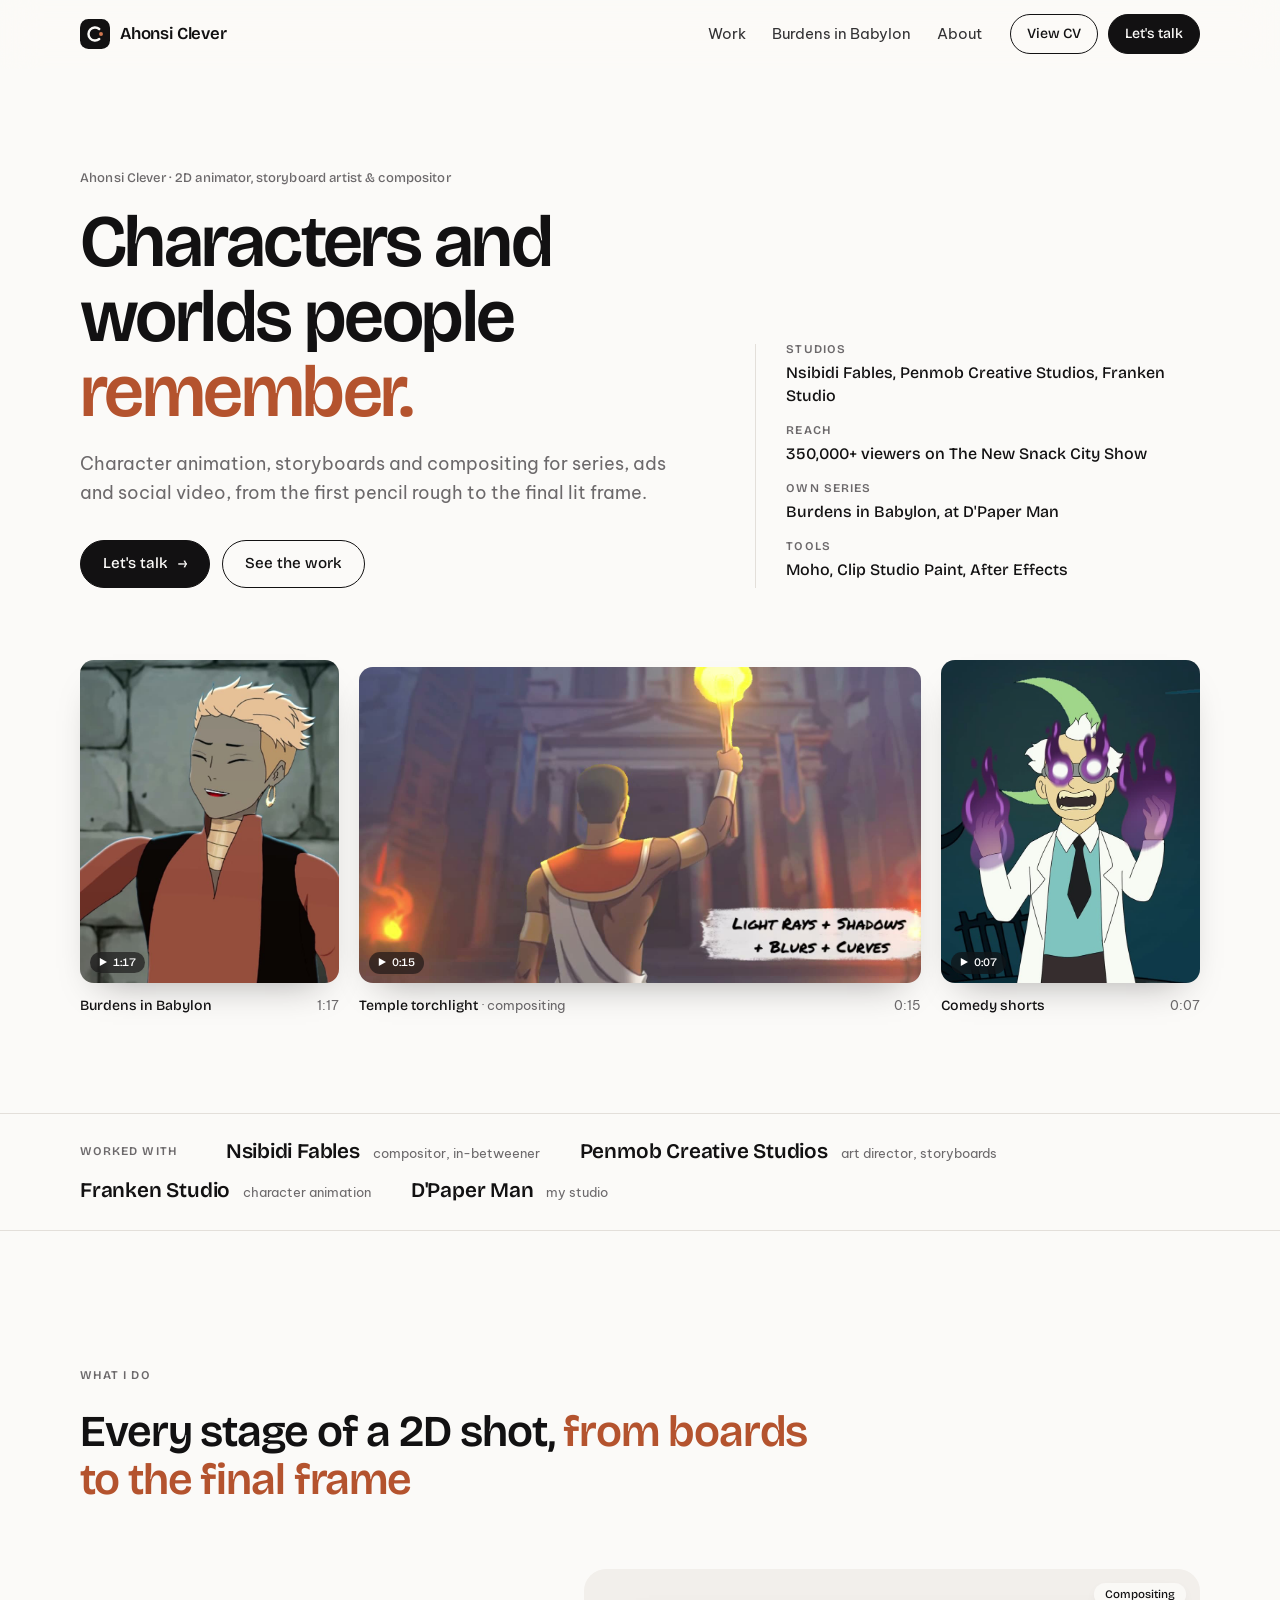
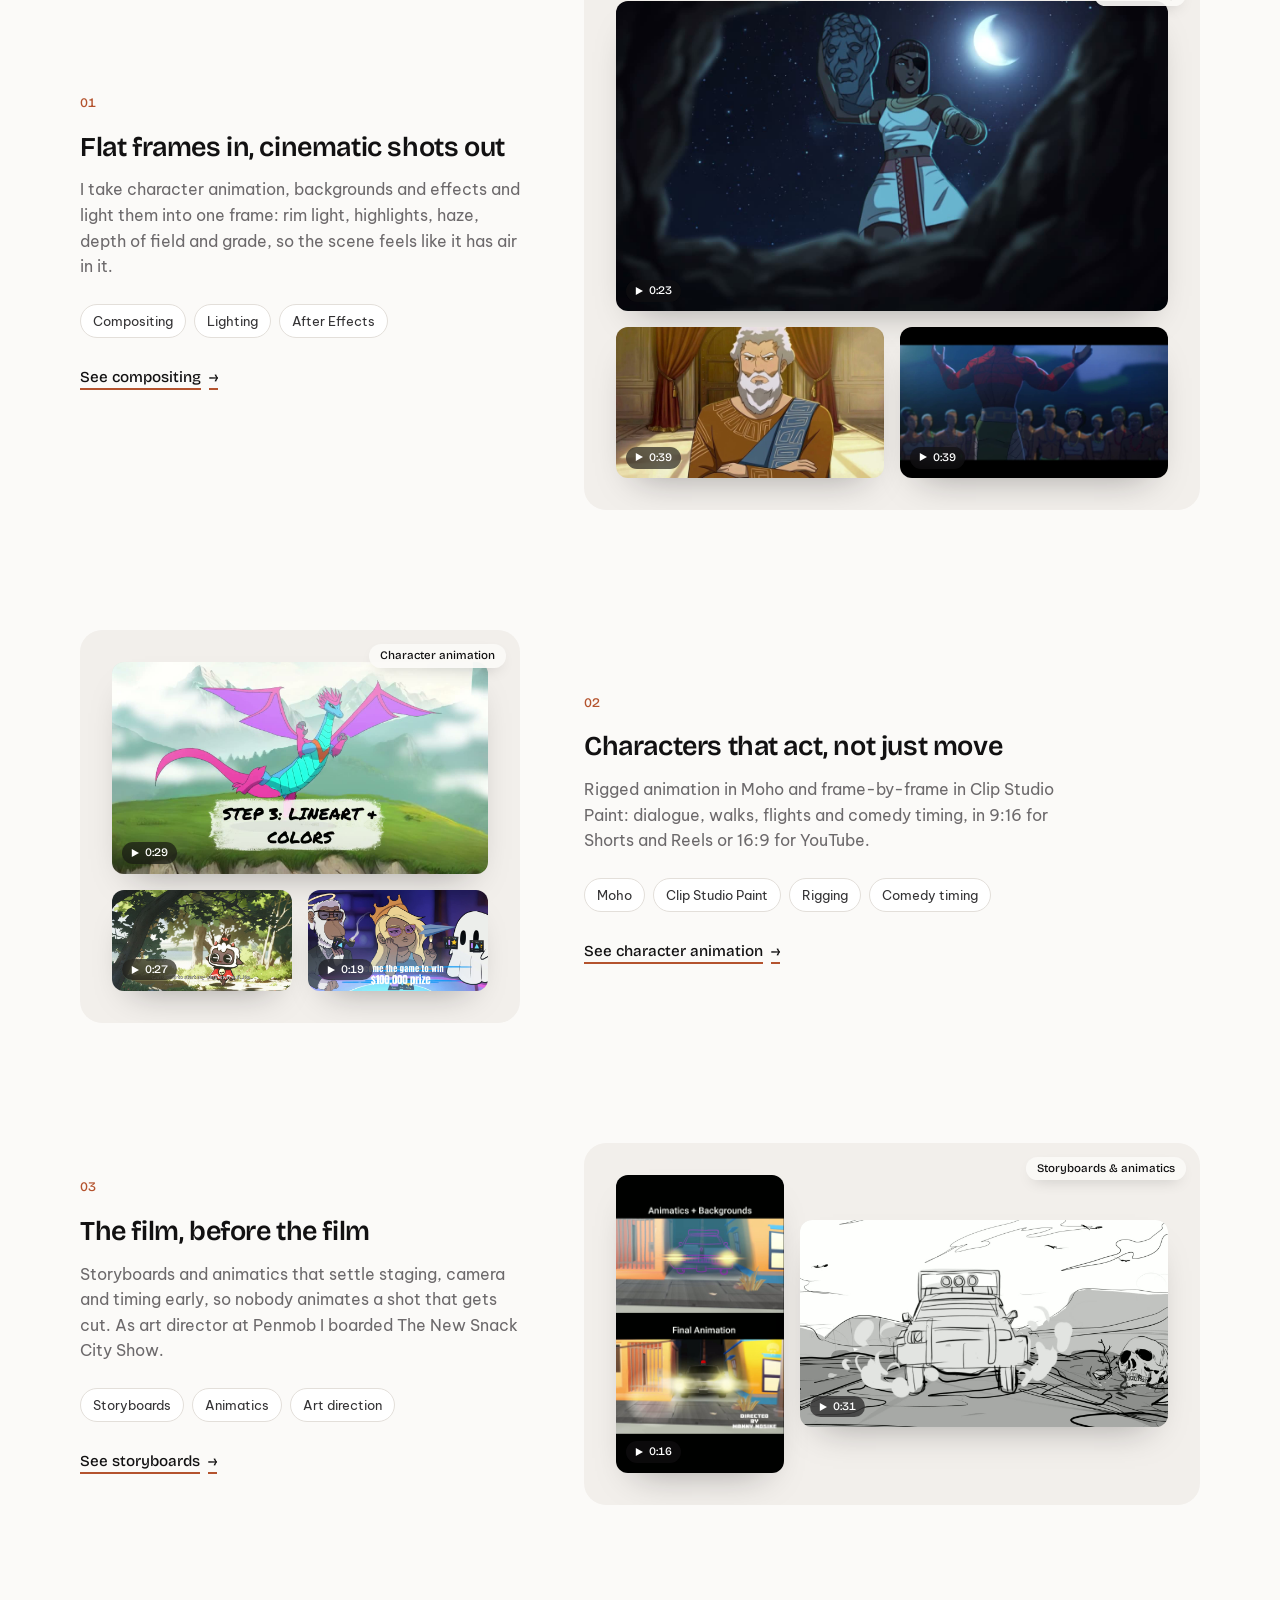
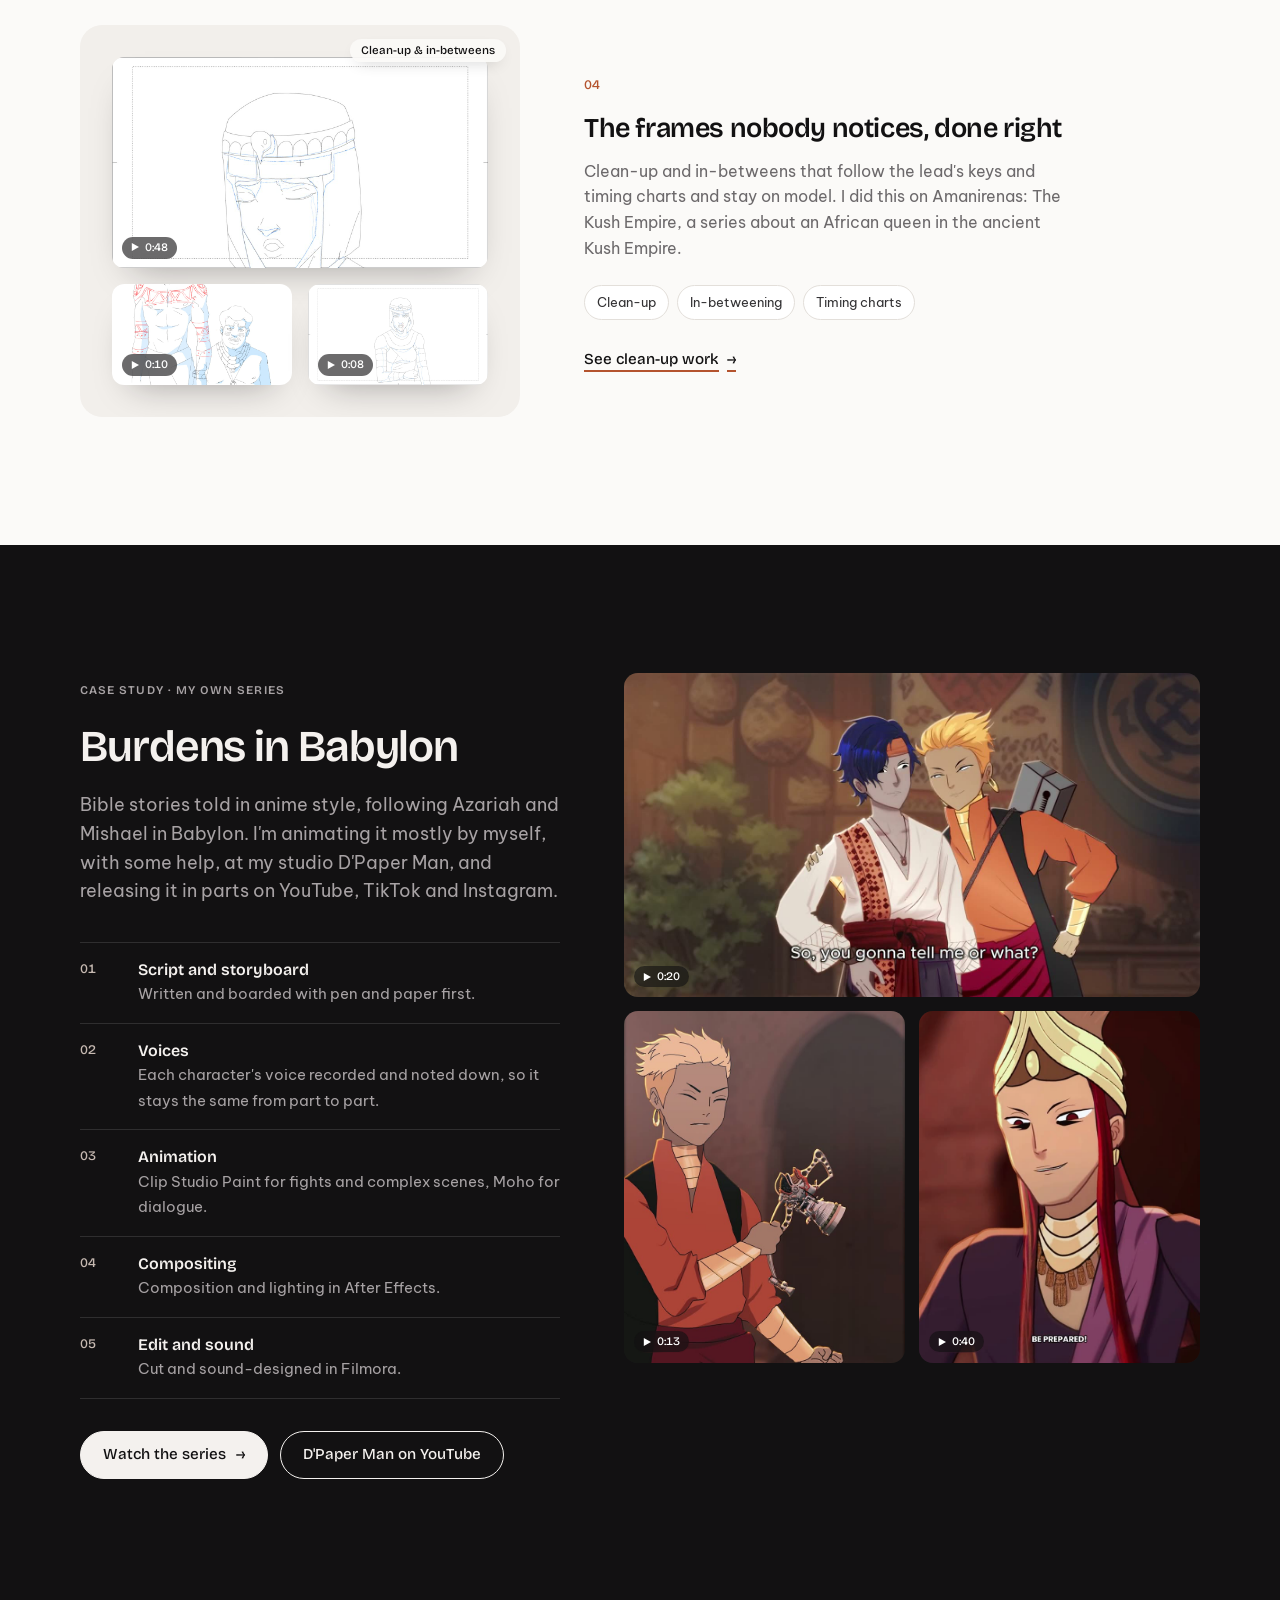
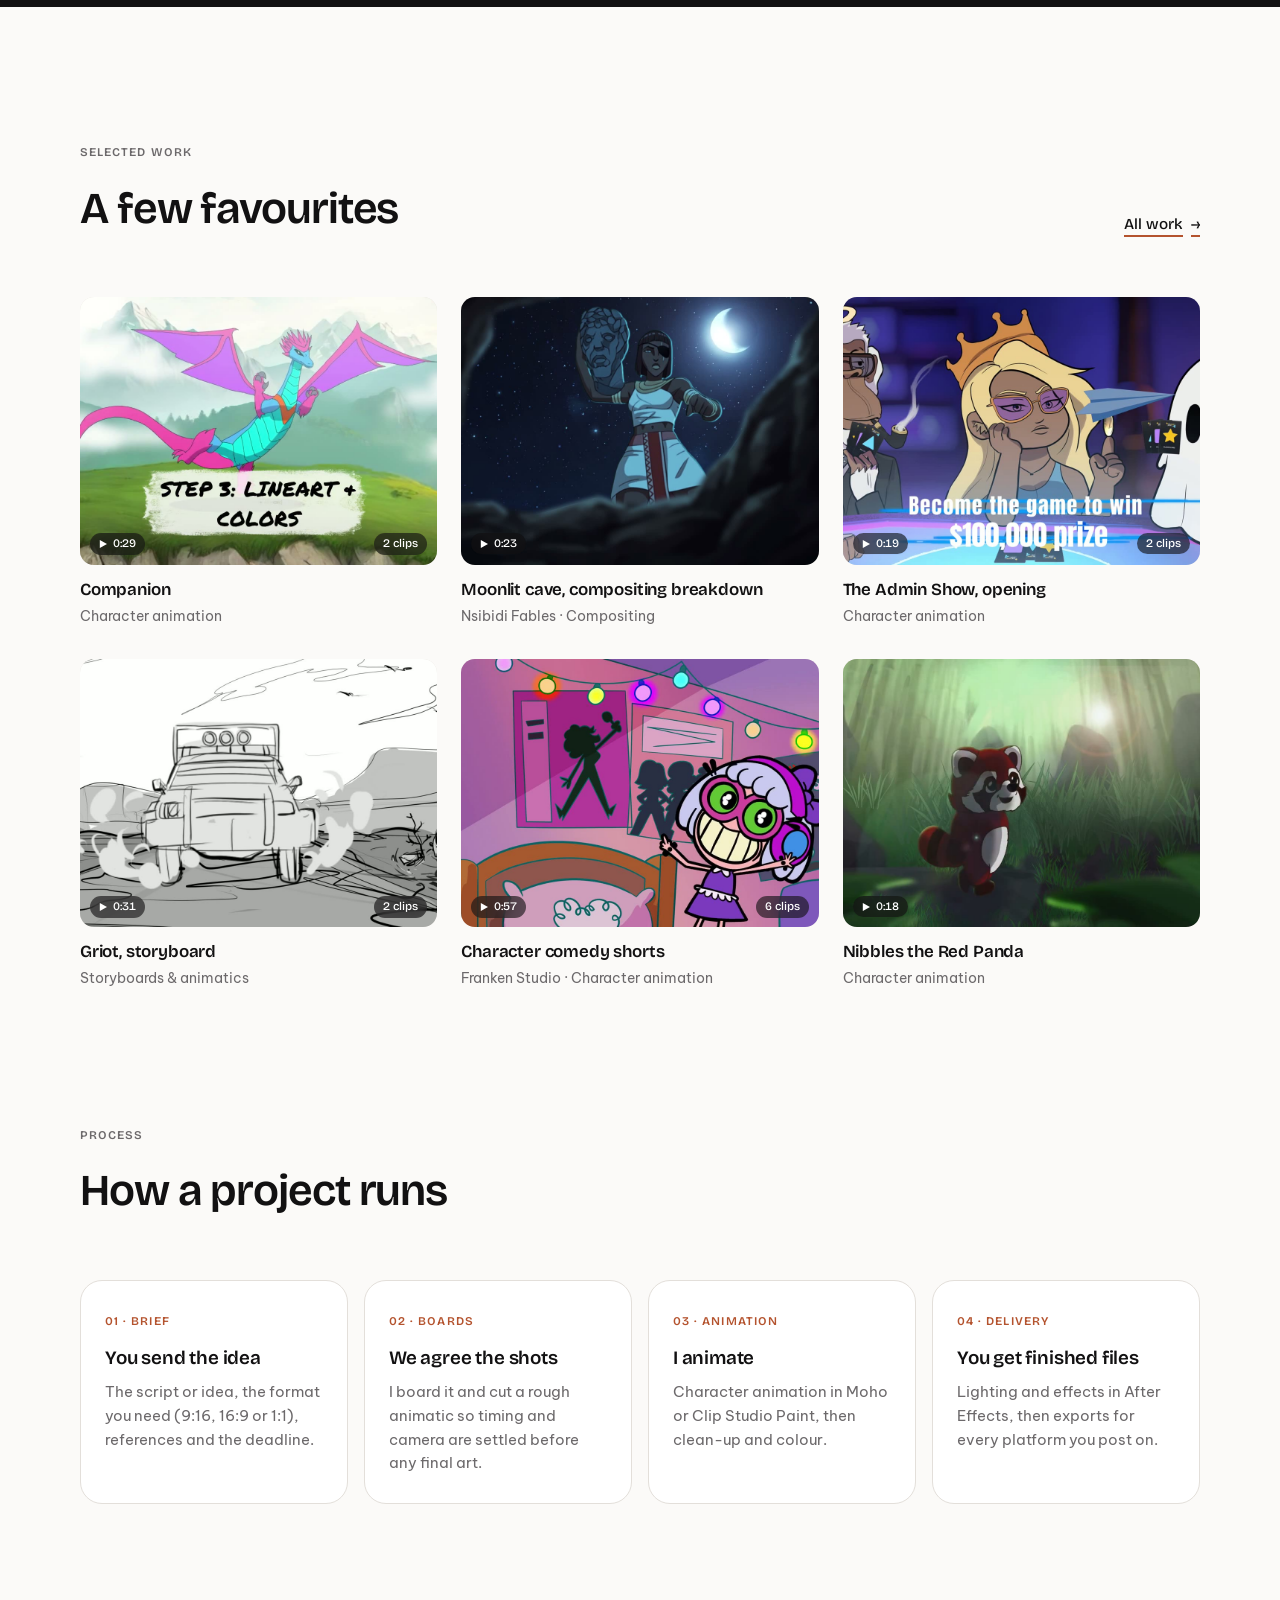
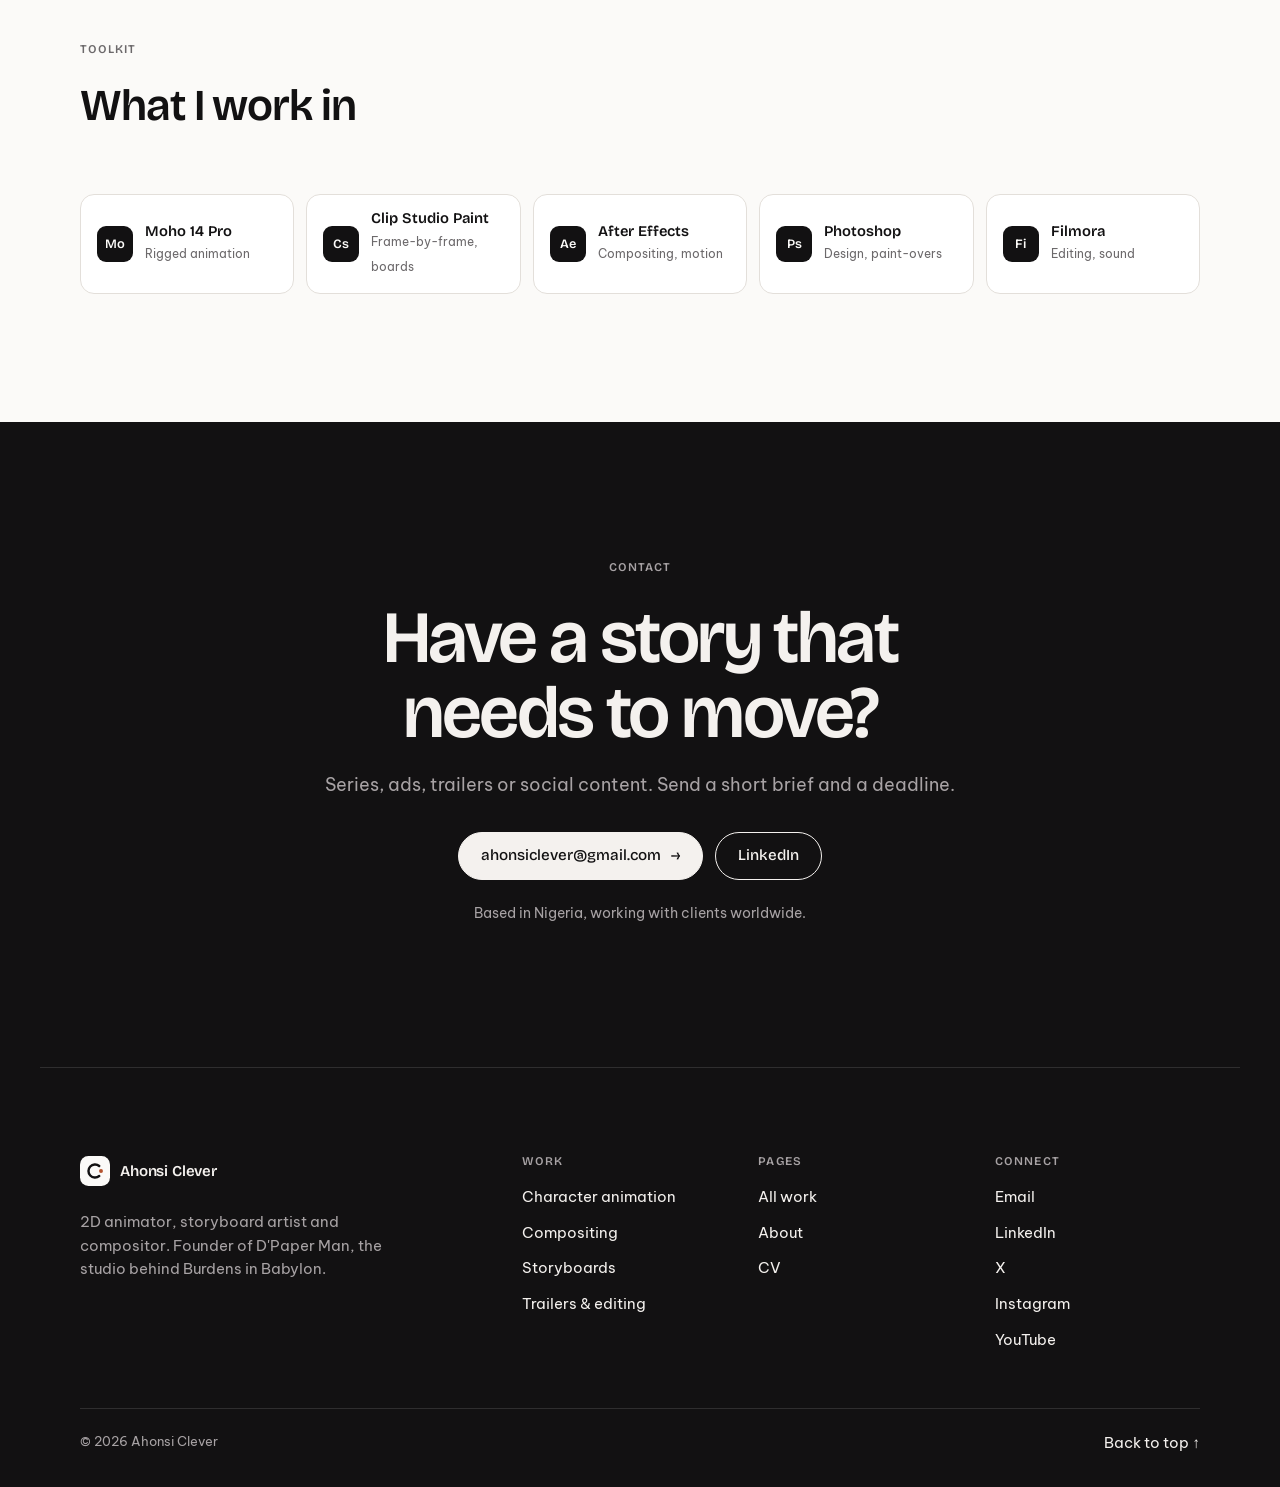
==== index.html @ 54f8f1a8 "Ahonsi Clever animation portfolio Home, work and about pages with 23 pieces from the animation and v" ====
<!doctype html>
<html lang="en">
<head>
<meta charset="utf-8">
<meta name="viewport" content="width=device-width, initial-scale=1, viewport-fit=cover">
<title>Ahonsi Clever — 2D Animator, Storyboard Artist &amp; Compositor</title>
<meta name="description" content="Ahonsi Clever is a 2D animator, storyboard artist and compositor. Character animation, storyboards, animatics, clean-up and compositing for series, ads, trailers and social video.">
<meta name="theme-color" content="#fbfaf8">
<meta property="og:type" content="profile">
<meta property="og:title" content="Ahonsi Clever — 2D Animator, Storyboard Artist &amp; Compositor">
<meta property="og:description" content="Character animation, storyboards and compositing for series, ads and social video.">
<meta property="og:image" content="media/comp-torch.jpg">
<link rel="icon" href="assets/mark.svg" type="image/svg+xml">
<link rel="preconnect" href="https://fonts.googleapis.com">
<link rel="preconnect" href="https://fonts.gstatic.com" crossorigin>
<link rel="stylesheet" href="https://fonts.googleapis.com/css2?family=Bricolage+Grotesque:opsz,wght@12..96,400..700&family=Be+Vietnam+Pro:wght@400;500;600&display=swap">
<link rel="stylesheet" href="css/site.css">
</head>
<body>
<header class="top">
  <div class="wrap top-in">
    <a class="logo" href="index.html" aria-label="Ahonsi Clever, home">
      <svg class="logo-mark" viewBox="0 0 32 32" aria-hidden="true"><rect width="32" height="32" rx="9" fill="#121112"/><path d="M20.5 10.6a7 7 0 1 0 0 10.8" fill="none" stroke="#fbfaf8" stroke-width="2.6" stroke-linecap="round"/><circle cx="22.4" cy="16" r="2.1" fill="#d07650"/></svg>
      Ahonsi Clever
    </a>
    <nav class="nav" aria-label="Main">
      <a href="work.html">Work</a>
      <a href="index.html#burdens">Burdens in Babylon</a>
      <a href="about.html">About</a>
    </nav>
    <div class="top-cta">
      <a class="btn btn-line btn-sm" href="assets/Ahonsi-Clever-CV.pdf" target="_blank" rel="noopener">View CV</a>
      <a class="btn btn-dark btn-sm" href="#contact">Let's talk</a>
    </div>
  </div>
</header>

<main>
  <section class="hero">
    <div class="wrap">
      <div class="hero-grid">
        <div>
          <h1 class="eyebrow">Ahonsi Clever · 2D animator, storyboard artist &amp; compositor</h1>
          <p class="h1">Characters and worlds people <span class="accent">remember.</span></p>
          <p class="lede">Character animation, storyboards and compositing for series, ads and social video, from the first pencil rough to the final lit frame.</p>
          <div class="hero-cta">
            <a class="btn btn-dark" href="#contact">Let's talk <span class="arr" aria-hidden="true">→</span></a>
            <a class="btn btn-line" href="work.html">See the work</a>
          </div>
        </div>
        <aside class="hero-aside" aria-label="At a glance">
          <dl>
            <div><dt>Studios</dt><dd>Nsibidi Fables, Penmob Creative Studios, Franken Studio</dd></div>
            <div><dt>Reach</dt><dd>350,000+ viewers on The New Snack City Show</dd></div>
            <div><dt>Own series</dt><dd>Burdens in Babylon, at D'Paper Man</dd></div>
            <div><dt>Tools</dt><dd>Moho, Clip Studio Paint, After Effects</dd></div>
          </dl>
        </aside>
      </div>

      <div class="reel" aria-label="Recent work">
        <figure class="frame" data-holder>
          <div data-slot="bib-ep2" data-ratio="4 / 5" data-autoplay></div>
          <figcaption><span><b>Burdens in Babylon</b></span><span data-dur="bib-ep2"></span></figcaption>
        </figure>
        <figure class="frame main" data-holder>
          <div data-slot="comp-torch" data-ratio="16 / 9" data-autoplay></div>
          <figcaption><span><b>Temple torchlight</b> · compositing</span><span data-dur="comp-torch"></span></figcaption>
        </figure>
        <figure class="frame" data-holder>
          <div data-slot="comedy" data-clip="comedy-dead" data-ratio="4 / 5" data-autoplay></div>
          <figcaption><span><b>Comedy shorts</b></span><span data-dur="comedy-dead"></span></figcaption>
        </figure>
      </div>
    </div>

    <div class="studios">
      <div class="wrap studios-in">
        <span class="kicker">Worked with</span>
        <span class="name">Nsibidi Fables <small>compositor, in-betweener</small></span>
        <span class="name">Penmob Creative Studios <small>art director, storyboards</small></span>
        <span class="name">Franken Studio <small>character animation</small></span>
        <span class="name">D'Paper Man <small>my studio</small></span>
      </div>
    </div>
  </section>

  <section class="section" aria-labelledby="what-h">
    <div class="wrap">
      <div class="section-head">
        <p class="kicker">What I do</p>
        <h2 id="what-h" class="h2" style="margin-top:14px">Every stage of a 2D shot, <span class="accent">from boards to the final frame</span></h2>
      </div>
      <div class="specs">
        <article class="spec">
          <div class="spec-copy">
            <span class="num">01</span>
            <h3 class="h3">Flat frames in, cinematic shots out</h3>
            <p>I take character animation, backgrounds and effects and light them into one frame: rim light, highlights, haze, depth of field and grade, so the scene feels like it has air in it.</p>
            <ul class="tags"><li>Compositing</li><li>Lighting</li><li>After Effects</li></ul>
            <a class="tlink" href="work.html#compositing">See compositing <span class="arr" aria-hidden="true">→</span></a>
          </div>
          <div class="panel p-stack">
            <span class="stamp">Compositing</span>
            <div data-slot="comp-queen" data-ratio="16 / 9" data-autoplay></div>
            <div data-slot="trailer-ep2" data-ratio="16 / 9"></div>
            <div data-slot="trailer-meska" data-ratio="16 / 9"></div>
          </div>
        </article>

        <article class="spec">
          <div class="spec-copy">
            <span class="num">02</span>
            <h3 class="h3">Characters that act, not just move</h3>
            <p>Rigged animation in Moho and frame-by-frame in Clip Studio Paint: dialogue, walks, flights and comedy timing, in 9:16 for Shorts and Reels or 16:9 for YouTube.</p>
            <ul class="tags"><li>Moho</li><li>Clip Studio Paint</li><li>Rigging</li><li>Comedy timing</li></ul>
            <a class="tlink" href="work.html#character">See character animation <span class="arr" aria-hidden="true">→</span></a>
          </div>
          <div class="panel p-stack">
            <span class="stamp">Character animation</span>
            <div data-slot="companion" data-ratio="16 / 9" data-autoplay></div>
            <div data-slot="lamb" data-ratio="16 / 9"></div>
            <div data-slot="admin-show" data-ratio="16 / 9"></div>
          </div>
        </article>

        <article class="spec">
          <div class="spec-copy">
            <span class="num">03</span>
            <h3 class="h3">The film, before the film</h3>
            <p>Storyboards and animatics that settle staging, camera and timing early, so nobody animates a shot that gets cut. As art director at Penmob I boarded The New Snack City Show.</p>
            <ul class="tags"><li>Storyboards</li><li>Animatics</li><li>Art direction</li></ul>
            <a class="tlink" href="work.html#boards">See storyboards <span class="arr" aria-hidden="true">→</span></a>
          </div>
          <div class="panel p-mix">
            <span class="stamp">Storyboards &amp; animatics</span>
            <div data-slot="snack-anim" data-ratio="9 / 16" data-autoplay></div>
            <div data-slot="sb-desert" data-ratio="16 / 9" data-autoplay></div>
          </div>
        </article>

        <article class="spec">
          <div class="spec-copy">
            <span class="num">04</span>
            <h3 class="h3">The frames nobody notices, done right</h3>
            <p>Clean-up and in-betweens that follow the lead's keys and timing charts and stay on model. I did this on Amanirenas: The Kush Empire, a series about an African queen in the ancient Kush Empire.</p>
            <ul class="tags"><li>Clean-up</li><li>In-betweening</li><li>Timing charts</li></ul>
            <a class="tlink" href="work.html#cleanup">See clean-up work <span class="arr" aria-hidden="true">→</span></a>
          </div>
          <div class="panel p-stack">
            <span class="stamp">Clean-up &amp; in-betweens</span>
            <div data-slot="cleanup" data-ratio="16 / 9" data-autoplay></div>
            <div data-slot="inbetween" data-ratio="16 / 9"></div>
            <div data-slot="cleanup" data-clip="cleanup-2" data-ratio="16 / 9"></div>
          </div>
        </article>
      </div>
    </div>
  </section>

  <section class="section band-dark on-dark" id="burdens" aria-labelledby="bib-h">
    <div class="wrap case">
      <div>
        <p class="kicker">Case study · my own series</p>
        <h2 id="bib-h" class="h2" style="margin-top:14px">Burdens in Babylon</h2>
        <p class="lede">Bible stories told in anime style, following Azariah and Mishael in Babylon. I'm animating it mostly by myself, with some help, at my studio D'Paper Man, and releasing it in parts on YouTube, TikTok and Instagram.</p>
        <ol class="pipeline">
          <li><span class="n">01</span><div><b>Script and storyboard</b><span class="d">Written and boarded with pen and paper first.</span></div></li>
          <li><span class="n">02</span><div><b>Voices</b><span class="d">Each character's voice recorded and noted down, so it stays the same from part to part.</span></div></li>
          <li><span class="n">03</span><div><b>Animation</b><span class="d">Clip Studio Paint for fights and complex scenes, Moho for dialogue.</span></div></li>
          <li><span class="n">04</span><div><b>Compositing</b><span class="d">Composition and lighting in After Effects.</span></div></li>
          <li><span class="n">05</span><div><b>Edit and sound</b><span class="d">Cut and sound-designed in Filmora.</span></div></li>
        </ol>
        <div class="case-cta">
          <a class="btn btn-light" href="work.html#series">Watch the series <span class="arr" aria-hidden="true">→</span></a>
          <a class="btn btn-line" href="https://www.youtube.com/@dpaperman" target="_blank" rel="noopener">D'Paper Man on YouTube</a>
        </div>
      </div>
      <div class="case-media">
        <div data-slot="bib-dialogue" data-ratio="16 / 9" data-autoplay></div>
        <div data-slot="bib-shorts" data-clip="bib-radio" data-ratio="4 / 5"></div>
        <div data-slot="bib-teaser" data-ratio="4 / 5"></div>
      </div>
    </div>
  </section>

  <section class="section" aria-labelledby="sel-h">
    <div class="wrap">
      <div class="section-head split">
        <div>
          <p class="kicker">Selected work</p>
          <h2 id="sel-h" class="h2" style="margin-top:14px">A few favourites</h2>
        </div>
        <a class="tlink" href="work.html">All work <span class="arr" aria-hidden="true">→</span></a>
      </div>
      <div class="grid" data-picks="companion, comp-queen, admin-show, sb-desert, comedy, nibbles"></div>
    </div>
  </section>

  <section class="section" style="padding-top:0" aria-labelledby="proc-h">
    <div class="wrap">
      <div class="section-head">
        <p class="kicker">Process</p>
        <h2 id="proc-h" class="h2" style="margin-top:14px">How a project runs</h2>
      </div>
      <ol class="steps">
        <li class="step"><span class="kicker">01 · Brief</span><h3>You send the idea</h3><p>The script or idea, the format you need (9:16, 16:9 or 1:1), references and the deadline.</p></li>
        <li class="step"><span class="kicker">02 · Boards</span><h3>We agree the shots</h3><p>I board it and cut a rough animatic so timing and camera are settled before any final art.</p></li>
        <li class="step"><span class="kicker">03 · Animation</span><h3>I animate</h3><p>Character animation in Moho or Clip Studio Paint, then clean-up and colour.</p></li>
        <li class="step"><span class="kicker">04 · Delivery</span><h3>You get finished files</h3><p>Lighting and effects in After Effects, then exports for every platform you post on.</p></li>
      </ol>
    </div>
  </section>

  <section class="section" style="padding-top:0" aria-labelledby="tools-h">
    <div class="wrap">
      <div class="section-head">
        <p class="kicker">Toolkit</p>
        <h2 id="tools-h" class="h2" style="margin-top:14px">What I work in</h2>
      </div>
      <ul class="tools">
        <li class="tool"><span class="ab">Mo</span><div><b>Moho 14 Pro</b><span class="u">Rigged animation</span></div></li>
        <li class="tool"><span class="ab">Cs</span><div><b>Clip Studio Paint</b><span class="u">Frame-by-frame, boards</span></div></li>
        <li class="tool"><span class="ab">Ae</span><div><b>After Effects</b><span class="u">Compositing, motion</span></div></li>
        <li class="tool"><span class="ab">Ps</span><div><b>Photoshop</b><span class="u">Design, paint-overs</span></div></li>
        <li class="tool"><span class="ab">Fi</span><div><b>Filmora</b><span class="u">Editing, sound</span></div></li>
      </ul>
    </div>
  </section>

  <section class="section band-dark on-dark contact" id="contact" aria-labelledby="contact-h">
    <div class="wrap">
      <p class="kicker">Contact</p>
      <h2 id="contact-h" class="h1" style="margin-top:16px">Have a story that needs to move?</h2>
      <p class="lede">Series, ads, trailers or social content. Send a short brief and a deadline.</p>
      <div class="hero-cta">
        <a class="btn btn-light" href="mailto:ahonsiclever@gmail.com">ahonsiclever@gmail.com <span class="arr" aria-hidden="true">→</span></a>
        <a class="btn btn-line" href="https://www.linkedin.com/in/ahonsiclever25" target="_blank" rel="noopener">LinkedIn</a>
      </div>
      <p class="note">Based in Nigeria, working with clients worldwide.</p>
    </div>
  </section>
</main>

<footer class="band-dark on-dark">
  <div class="wrap foot">
    <div class="foot-grid">
      <div>
        <a class="logo" href="index.html"><svg class="logo-mark" viewBox="0 0 32 32" aria-hidden="true"><rect width="32" height="32" rx="9" fill="#fbfaf8"/><path d="M20.5 10.6a7 7 0 1 0 0 10.8" fill="none" stroke="#121112" stroke-width="2.6" stroke-linecap="round"/><circle cx="22.4" cy="16" r="2.1" fill="#b4532e"/></svg>Ahonsi Clever</a>
        <p class="blurb">2D animator, storyboard artist and compositor. Founder of D'Paper Man, the studio behind Burdens in Babylon.</p>
      </div>
      <div><h4>Work</h4><ul>
        <li><a href="work.html#character">Character animation</a></li>
        <li><a href="work.html#compositing">Compositing</a></li>
        <li><a href="work.html#boards">Storyboards</a></li>
        <li><a href="work.html#editing">Trailers &amp; editing</a></li>
      </ul></div>
      <div><h4>Pages</h4><ul>
        <li><a href="work.html">All work</a></li>
        <li><a href="about.html">About</a></li>
        <li><a href="assets/Ahonsi-Clever-CV.pdf" target="_blank" rel="noopener">CV</a></li>
      </ul></div>
      <div><h4>Connect</h4><ul>
        <li><a href="mailto:ahonsiclever@gmail.com">Email</a></li>
        <li><a href="https://www.linkedin.com/in/ahonsiclever25" target="_blank" rel="noopener">LinkedIn</a></li>
        <li><a href="https://x.com/ahonsiclever" target="_blank" rel="noopener">X</a></li>
        <li><a href="https://www.instagram.com/clever_ahonsi" target="_blank" rel="noopener">Instagram</a></li>
        <li><a href="https://www.youtube.com/@dpaperman" target="_blank" rel="noopener">YouTube</a></li>
      </ul></div>
    </div>
    <div class="foot-base"><span>© <span id="year">2026</span> Ahonsi Clever</span><a href="#top" onclick="scrollTo({top:0});return false">Back to top ↑</a></div>
  </div>
</footer>

<script src="js/media-meta.js"></script>
<script src="js/hidden.js"></script>
<script src="js/works.js"></script>
<script src="js/app.js"></script>
<script src="js/edit.js"></script>
</body>
</html>
---- css/site.css ----
/* Ahonsi Clever — portfolio
   Type: Bricolage Grotesque (display) + Be Vietnam Pro (body).
   Motion rule: nothing pulses, glows or loops on its own except the work itself. */

:root {
  --paper: #fbfaf8;
  --ink: #121112;
  --text: #333234;
  --muted: #6c696b;
  --panel: #f2efeb;
  --line: #e3dfda;
  --accent: #b4532e;
  --accent-soft: #f3e3d9;
  --dark: #121112;
  --dark-2: #1c1b1c;
  --on-dark: #f4f1ee;
  --on-dark-muted: #a7a2a4;
  --dark-line: rgba(255, 255, 255, .12);

  --display: "Bricolage Grotesque", "Helvetica Neue", Arial, sans-serif;
  --body: "Be Vietnam Pro", "Helvetica Neue", Arial, sans-serif;

  --max: 1200px;
  --gutter: clamp(16px, 4vw, 40px);
  --r-lg: 22px;
  --r-md: 14px;
  --r-sm: 8px;
  --ease-out: cubic-bezier(.22, 1, .36, 1);
  --shadow-tile: 0 18px 36px -20px rgba(18, 17, 18, .38);
  color-scheme: light;
}

*, *::before, *::after { box-sizing: border-box; }
html { -webkit-text-size-adjust: 100%; scroll-padding-top: 88px; }
@media (prefers-reduced-motion: no-preference) { html { scroll-behavior: smooth; } }
body {
  margin: 0;
  background: var(--paper);
  color: var(--text);
  font: 400 1rem/1.6 var(--body);
  -webkit-font-smoothing: antialiased;
  -webkit-tap-highlight-color: transparent;
  overflow-x: hidden;
}
img, video { display: block; max-width: 100%; }
a { color: inherit; }
button { font: inherit; color: inherit; }
:focus-visible { outline: 2px solid var(--accent); outline-offset: 3px; border-radius: 4px; }

.wrap { width: 100%; max-width: var(--max); margin-inline: auto; padding-inline: var(--gutter); }
.sr { position: absolute; width: 1px; height: 1px; overflow: hidden; clip: rect(0 0 0 0); white-space: nowrap; }

/* ---------- Type ---------- */
h1, h2, h3, h4, .h1, .h2, .h3 {
  font-family: var(--display);
  font-optical-sizing: auto;
  color: var(--ink);
  font-weight: 600;
  margin: 0;
}
.h1 { font-size: clamp(2.5rem, 6vw, 4.6rem); line-height: 1.02; letter-spacing: -.035em; }
.h2 { font-size: clamp(1.85rem, 3.8vw, 2.75rem); line-height: 1.1; letter-spacing: -.025em; }
.h3 { font-size: clamp(1.35rem, 2.3vw, 1.7rem); line-height: 1.2; letter-spacing: -.015em; }
.eyebrow {
  font: 500 .82rem/1.2 var(--display);
  letter-spacing: .01em;
  color: var(--muted);
  margin: 0 0 18px;
}
.lede { font-size: clamp(1.02rem, 1.4vw, 1.14rem); color: var(--muted); max-width: 54ch; margin: 20px 0 0; }
.accent { color: var(--accent); }
.kicker {
  display: inline-block;
  font: 600 .74rem/1 var(--display);
  text-transform: uppercase;
  letter-spacing: .09em;
  color: var(--muted);
}

/* ---------- Buttons ---------- */
.btn {
  display: inline-flex; align-items: center; gap: 10px;
  min-height: 48px; padding: 0 22px;
  border: 1px solid var(--ink); border-radius: 999px;
  font: 500 .95rem/1 var(--display);
  text-decoration: none; cursor: pointer;
  transition: background-color .2s var(--ease-out), color .2s var(--ease-out), transform .12s var(--ease-out);
  -webkit-user-select: none; user-select: none;
}
.btn:active { transform: scale(.97); }
.btn-dark { background: var(--ink); color: var(--paper); }
.btn-line { background: transparent; color: var(--ink); }
.btn-sm { min-height: 40px; padding: 0 16px; font-size: .88rem; }
.btn .arr { transition: transform .2s var(--ease-out); }
.on-dark .btn-line { border-color: var(--on-dark); color: var(--on-dark); }
.on-dark .btn-light { background: var(--on-dark); color: var(--ink); border-color: var(--on-dark); }
@media (hover: hover) and (pointer: fine) {
  .btn-dark:hover { background: #2c2a2c; }
  .btn-line:hover { background: var(--ink); color: var(--paper); }
  .on-dark .btn-line:hover { background: var(--on-dark); color: var(--ink); }
  .on-dark .btn-light:hover { background: #fff; }
  .btn:hover .arr { transform: translateX(3px); }
}

.tlink {
  display: inline-flex; gap: 8px; align-items: center;
  font: 500 .95rem/1.2 var(--display); color: var(--ink);
  text-decoration: underline; text-decoration-color: var(--accent);
  text-decoration-thickness: 2px; text-underline-offset: 6px;
}
.tlink .arr { transition: transform .2s var(--ease-out); }
@media (hover: hover) and (pointer: fine) { .tlink:hover .arr { transform: translateX(3px); } }

/* ---------- Header (translucent material) ---------- */
.top {
  position: sticky; top: 0; z-index: 40;
  background: rgba(251, 250, 248, .78);
  -webkit-backdrop-filter: blur(18px) saturate(170%);
  backdrop-filter: blur(18px) saturate(170%);
  border-bottom: 1px solid transparent;
  transition: border-color .25s var(--ease-out);
  padding-top: env(safe-area-inset-top, 0px);
}
.top.scrolled { border-bottom-color: var(--line); }
.top-in { display: flex; align-items: center; gap: 28px; min-height: 68px; }
.logo { display: inline-flex; align-items: center; gap: 10px; text-decoration: none; color: var(--ink); font: 600 1.05rem/1 var(--display); letter-spacing: -.01em; }
.logo-mark { width: 30px; height: 30px; flex: none; }
.nav { display: flex; gap: 26px; margin-left: auto; font-size: .94rem; }
.nav a { text-decoration: none; color: var(--text); padding-block: 8px; }
.nav a[aria-current="page"] { color: var(--ink); text-decoration: underline; text-decoration-color: var(--accent); text-decoration-thickness: 2px; text-underline-offset: 7px; }
@media (hover: hover) and (pointer: fine) { .nav a:hover { color: var(--ink); } }
.top-cta { display: flex; gap: 10px; }
@media (max-width: 760px) {
  .top-in { flex-wrap: wrap; gap: 0 16px; min-height: 0; padding-block: 12px 0; }
  .top-cta { margin-left: auto; }
  .top-cta .btn-line { display: none; }
  .nav { order: 3; width: 100%; margin: 6px 0 0; gap: 22px; overflow-x: auto; scrollbar-width: none; }
  .nav::-webkit-scrollbar { display: none; }
}
@media (prefers-reduced-transparency: reduce) { .top { background: var(--paper); backdrop-filter: none; -webkit-backdrop-filter: none; } }

/* ---------- Hero ---------- */
.hero { padding-block: clamp(48px, 8vw, 104px) 0; }
.hero-grid { display: grid; grid-template-columns: minmax(0, 7fr) minmax(0, 5fr); gap: clamp(24px, 4vw, 64px); align-items: end; }
.hero-cta { display: flex; flex-wrap: wrap; gap: 12px; margin-top: 32px; }
.hero-aside { border-left: 1px solid var(--line); padding-left: clamp(18px, 2.4vw, 32px); padding-bottom: 6px; }
.hero-aside dl { margin: 0; display: grid; gap: 18px; }
.hero-aside dt { font: 600 .74rem/1 var(--display); text-transform: uppercase; letter-spacing: .09em; color: var(--muted); margin-bottom: 6px; }
.hero-aside dd { margin: 0; color: var(--ink); font: 500 1rem/1.4 var(--display); }
@media (max-width: 860px) {
  .hero-grid { grid-template-columns: 1fr; }
  .hero-aside { border-left: 0; border-top: 1px solid var(--line); padding: 22px 0 0; }
  .hero-aside dl { grid-template-columns: 1fr 1fr; }
}

/* Hero reel: a contact-sheet strip of real work, bottom aligned */
.reel { display: grid; grid-template-columns: minmax(0, 2.3fr) minmax(0, 5fr) minmax(0, 2.3fr); gap: clamp(10px, 1.6vw, 20px); align-items: end; margin-top: clamp(40px, 6vw, 72px); }
.frame { margin: 0; }
.frame .tile { border-radius: var(--r-md); box-shadow: var(--shadow-tile); }
.frame figcaption { display: flex; justify-content: space-between; gap: 12px; margin-top: 12px; font-size: .84rem; color: var(--muted); }
.frame figcaption b { font: 500 .88rem/1.3 var(--display); color: var(--ink); }
.frame figcaption span:last-child { white-space: nowrap; font-variant-numeric: tabular-nums; }
@media (max-width: 700px) {
  .reel { grid-template-columns: 1fr 1fr; }
  .reel .frame.main { grid-column: 1 / -1; order: -1; }
}

/* ---------- Studios line ---------- */
.studios { margin-top: clamp(56px, 8vw, 96px); border-block: 1px solid var(--line); }
.studios-in { display: flex; flex-wrap: wrap; align-items: center; gap: 14px 40px; padding-block: 26px; }
.studios-in .kicker { margin-right: 8px; }
.studios-in span.name { font: 600 clamp(1.05rem, 1.8vw, 1.3rem)/1.2 var(--display); color: var(--ink); letter-spacing: -.01em; }
.studios-in span.name small { font: 400 .82rem/1 var(--body); color: var(--muted); margin-left: 8px; letter-spacing: 0; }

/* ---------- Sections ---------- */
.section { padding-block: clamp(72px, 10vw, 128px); }
.section-head { max-width: 760px; margin-bottom: clamp(40px, 6vw, 64px); }
.section-head.center { margin-inline: auto; text-align: center; }
.section-head.center .lede { margin-inline: auto; }
.section-head.split { max-width: none; display: flex; flex-wrap: wrap; justify-content: space-between; align-items: end; gap: 20px; }

/* Specialties */
.specs { display: grid; gap: clamp(72px, 10vw, 120px); }
.spec { display: grid; grid-template-columns: minmax(0, 5fr) minmax(0, 7fr); gap: clamp(28px, 5vw, 72px); align-items: center; }
.spec:nth-child(even) .spec-copy { order: 2; }
.spec .num { font: 500 .82rem/1 var(--display); color: var(--accent); font-variant-numeric: tabular-nums; }
.spec h3 { margin-top: 16px; }
.spec p { margin: 14px 0 24px; color: var(--muted); max-width: 44ch; }
.spec ul.tags { display: flex; flex-wrap: wrap; gap: 8px; list-style: none; padding: 0; margin: 0 0 26px; }
.tags li { padding: 6px 12px; border: 1px solid var(--line); border-radius: 999px; font-size: .8rem; color: var(--text); background: #fff; }
@media (max-width: 860px) {
  .spec { grid-template-columns: 1fr; }
  .spec:nth-child(even) .spec-copy { order: 0; }
}

.panel { position: relative; background: var(--panel); border-radius: var(--r-lg); padding: clamp(16px, 2.6vw, 32px); display: grid; gap: clamp(10px, 1.4vw, 16px); overflow: hidden; }
.panel .tile { border-radius: 12px; box-shadow: var(--shadow-tile); }
.panel.p-stack { grid-template-columns: 1fr 1fr; }
.panel.p-stack > .tile:first-of-type { grid-column: 1 / -1; }
.panel.p-mix { grid-template-columns: minmax(0, 1fr) minmax(0, 2.2fr); align-items: center; }
.panel .stamp {
  position: absolute; top: 14px; right: 14px; z-index: 2;
  padding: 6px 11px; border-radius: 999px;
  background: rgba(251, 250, 248, .92); color: var(--ink);
  font: 500 .72rem/1 var(--display);
  box-shadow: 0 6px 16px -8px rgba(0,0,0,.3);
}

/* ---------- Tiles (media) ---------- */
.tile {
  position: relative; display: block; width: 100%;
  padding: 0; border: 0; margin: 0;
  background: #e6e2dd; overflow: hidden;
  aspect-ratio: var(--ar, 16 / 9);
  cursor: zoom-in; text-align: left;
  border-radius: var(--r-md);
  -webkit-user-select: none; user-select: none;
  touch-action: manipulation;
}
.tile img, .tile video { position: absolute; inset: 0; width: 100%; height: 100%; object-fit: cover; }
.tile video { opacity: 0; transition: opacity .35s var(--ease-out); }
.tile.is-playing video { opacity: 1; }
.tile img { transition: transform .6s var(--ease-out); }
.tile:active { transform: scale(.985); transition: transform .1s var(--ease-out); }
@media (hover: hover) and (pointer: fine) {
  .tile:hover img, .tile:hover video { transform: scale(1.025); }
  .tile video { transition: opacity .35s var(--ease-out), transform .6s var(--ease-out); }
}
.tile .dur {
  position: absolute; left: 10px; bottom: 10px; z-index: 2;
  display: inline-flex; align-items: center; gap: 6px;
  padding: 5px 9px; border-radius: 999px;
  background: rgba(18, 17, 18, .62); color: #fff;
  -webkit-backdrop-filter: blur(8px); backdrop-filter: blur(8px);
  font: 500 .72rem/1 var(--display); font-variant-numeric: tabular-nums;
}
.tile .dur svg { width: 8px; height: 8px; fill: currentColor; }
.tile .count { left: auto; right: 10px; }

/* ---------- Case study band (dark) ---------- */
.band-dark { background: var(--dark); color: var(--on-dark); }
.band-dark h2, .band-dark h3, .band-dark h4 { color: var(--on-dark); }
.band-dark .lede, .band-dark p { color: var(--on-dark-muted); }
.band-dark .kicker { color: var(--on-dark-muted); }
.case { display: grid; grid-template-columns: minmax(0, 5fr) minmax(0, 6fr); gap: clamp(32px, 5vw, 80px); align-items: start; }
.case-media { display: grid; grid-template-columns: 1fr 1fr; gap: 14px; }
.case-media .tile:first-of-type { grid-column: 1 / -1; }
.case-media .tile { background: var(--dark-2); }
.pipeline { list-style: none; margin: 36px 0 0; padding: 0; border-top: 1px solid var(--dark-line); }
.pipeline li { display: grid; grid-template-columns: 44px 1fr; gap: 6px 14px; padding: 16px 0; border-bottom: 1px solid var(--dark-line); }
.pipeline .n { font: 500 .82rem/1.6 var(--display); color: var(--accent-soft); font-variant-numeric: tabular-nums; opacity: .8; }
.pipeline b { display: block; font: 600 1rem/1.4 var(--display); color: var(--on-dark); }
.pipeline span.d { font-size: .92rem; color: var(--on-dark-muted); }
.case-cta { display: flex; flex-wrap: wrap; gap: 12px; margin-top: 32px; }
@media (max-width: 900px) { .case { grid-template-columns: 1fr; } }

/* ---------- Work grid ---------- */
.grid { display: grid; grid-template-columns: repeat(3, minmax(0, 1fr)); gap: clamp(20px, 2.6vw, 32px) clamp(14px, 2vw, 24px); }
.card { margin: 0; }
.card .tile { --ar: 4 / 3; }
.card h3 { font: 600 1.06rem/1.3 var(--display); letter-spacing: -.01em; margin-top: 14px; }
.card p { margin: 4px 0 0; font-size: .88rem; color: var(--muted); }
@media (max-width: 900px) { .grid { grid-template-columns: repeat(2, minmax(0, 1fr)); } }
@media (max-width: 520px) { .grid { grid-template-columns: 1fr; } }

.chips { display: flex; flex-wrap: wrap; gap: 8px; margin: 0 0 clamp(36px, 5vw, 56px); padding: 0; list-style: none; }
.chip {
  min-height: 40px; padding: 0 16px; border-radius: 999px;
  border: 1px solid var(--line); background: #fff; cursor: pointer;
  font: 500 .88rem/1 var(--display); color: var(--text);
  transition: background-color .2s var(--ease-out), color .2s var(--ease-out), border-color .2s var(--ease-out), transform .1s var(--ease-out);
}
.chip:active { transform: scale(.97); }
.chip[aria-pressed="true"] { background: var(--ink); border-color: var(--ink); color: var(--paper); }
.chip .c { color: var(--muted); margin-left: 6px; font-variant-numeric: tabular-nums; }
.chip[aria-pressed="true"] .c { color: var(--on-dark-muted); }
@media (hover: hover) and (pointer: fine) { .chip:hover { border-color: var(--ink); } }
@media (max-width: 600px) {
  .chips { flex-wrap: nowrap; overflow-x: auto; margin-inline: calc(var(--gutter) * -1); padding-inline: var(--gutter); scrollbar-width: none; overscroll-behavior-x: contain; }
  .chips::-webkit-scrollbar { display: none; }
  .chip { flex: none; }
}

.cat-block + .cat-block { margin-top: clamp(64px, 9vw, 104px); }
.cat-head { display: flex; flex-wrap: wrap; align-items: baseline; justify-content: space-between; gap: 8px 24px; padding-bottom: 18px; margin-bottom: 28px; border-bottom: 1px solid var(--line); }
.cat-head p { margin: 0; color: var(--muted); max-width: 56ch; }

/* ---------- Process ---------- */
.steps { display: grid; grid-template-columns: repeat(4, minmax(0, 1fr)); gap: 16px; counter-reset: s; list-style: none; padding: 0; margin: 0; }
.step { background: #fff; border: 1px solid var(--line); border-radius: var(--r-lg); padding: 26px 24px 28px; }
.step .kicker { color: var(--accent); }
.step h3 { font: 600 1.18rem/1.25 var(--display); letter-spacing: -.01em; margin: 14px 0 10px; }
.step p { margin: 0; font-size: .93rem; color: var(--muted); }
@media (max-width: 960px) { .steps { grid-template-columns: repeat(2, minmax(0, 1fr)); } }
@media (max-width: 560px) { .steps { grid-template-columns: 1fr; } }

/* Toolkit */
.tools { display: grid; grid-template-columns: repeat(5, minmax(0, 1fr)); gap: 12px; list-style: none; padding: 0; margin: 0; }
.tool { display: flex; align-items: center; gap: 12px; padding: 14px 16px; border: 1px solid var(--line); border-radius: var(--r-md); background: #fff; }
.tool .ab { flex: none; display: grid; place-items: center; width: 36px; height: 36px; border-radius: 9px; background: var(--ink); color: var(--paper); font: 600 .8rem/1 var(--display); }
.tool b { display: block; font: 600 .92rem/1.25 var(--display); color: var(--ink); }
.tool span.u { font-size: .78rem; color: var(--muted); }
@media (max-width: 960px) { .tools { grid-template-columns: repeat(2, minmax(0, 1fr)); } }

/* ---------- About ---------- */
.about-grid { display: grid; grid-template-columns: minmax(0, 5fr) minmax(0, 7fr); gap: clamp(32px, 5vw, 80px); align-items: start; }
.about-grid .prose p { margin: 0 0 16px; font-size: 1.04rem; }
.about-grid .prose p:first-child { font: 500 clamp(1.2rem, 2vw, 1.45rem)/1.45 var(--display); color: var(--ink); letter-spacing: -.01em; }
.timeline { list-style: none; margin: 0; padding: 0; border-top: 1px solid var(--line); }
.timeline li { display: grid; grid-template-columns: 150px 1fr; gap: 6px 24px; padding: 22px 0; border-bottom: 1px solid var(--line); }
.timeline .when { font-size: .86rem; color: var(--muted); font-variant-numeric: tabular-nums; padding-top: 2px; }
.timeline b { font: 600 1.05rem/1.3 var(--display); color: var(--ink); }
.timeline .role { display: block; font-size: .92rem; color: var(--accent); margin: 2px 0 8px; }
.timeline p { margin: 0; font-size: .94rem; color: var(--muted); }
@media (max-width: 860px) { .about-grid { grid-template-columns: 1fr; } }
@media (max-width: 560px) { .timeline li { grid-template-columns: 1fr; } }
.facts { display: grid; grid-template-columns: repeat(3, minmax(0, 1fr)); gap: 12px; margin: 0; }
.facts div { background: var(--panel); border-radius: var(--r-md); padding: 20px; }
.facts dt { font: 600 clamp(1.5rem, 3vw, 2.1rem)/1 var(--display); color: var(--ink); letter-spacing: -.02em; }
.facts dd { margin: 8px 0 0; font-size: .86rem; color: var(--muted); }
@media (max-width: 560px) { .facts { grid-template-columns: 1fr; } }

/* ---------- Contact + footer ---------- */
.contact { text-align: center; }
.contact .h1 { max-width: 14ch; margin-inline: auto; }
.contact .lede { margin-inline: auto; }
.contact .hero-cta { justify-content: center; }
.contact .note { margin-top: 22px; font-size: .9rem; }
.foot { padding-block: clamp(56px, 8vw, 88px) 32px; border-top: 1px solid var(--dark-line); }
.foot-grid { display: grid; grid-template-columns: minmax(0, 2fr) repeat(3, minmax(0, 1fr)); gap: 32px; }
.foot .logo { color: var(--on-dark); }
.foot h4 { font: 600 .74rem/1 var(--display); text-transform: uppercase; letter-spacing: .09em; color: var(--on-dark-muted); margin: 0 0 16px; }
.foot ul { list-style: none; margin: 0; padding: 0; display: grid; gap: 10px; }
.foot a { text-decoration: none; color: var(--on-dark); font-size: .94rem; }
@media (hover: hover) and (pointer: fine) { .foot a:hover { text-decoration: underline; text-decoration-color: var(--accent); text-underline-offset: 5px; } }
.foot .blurb { max-width: 34ch; color: var(--on-dark-muted); margin: 16px 0 0; font-size: .92rem; }
.foot-base { display: flex; flex-wrap: wrap; justify-content: space-between; gap: 12px; margin-top: 56px; padding-top: 22px; border-top: 1px solid var(--dark-line); font-size: .84rem; color: var(--on-dark-muted); }
@media (max-width: 760px) { .foot-grid { grid-template-columns: 1fr 1fr; } .foot-grid > :first-child { grid-column: 1 / -1; } }

/* ---------- Lightbox ---------- */
body.lb-open { overflow: hidden; }
.lb {
  position: fixed; inset: 0; z-index: 100;
  display: grid; grid-template-rows: auto 1fr auto;
  background: rgba(14, 13, 14, .94);
  -webkit-backdrop-filter: blur(14px); backdrop-filter: blur(14px);
  color: var(--on-dark);
  opacity: 0; visibility: hidden;
  transition: opacity .28s var(--ease-out), visibility 0s linear .28s;
  padding: env(safe-area-inset-top, 0px) 0 env(safe-area-inset-bottom, 0px);
  overscroll-behavior: contain;
}
.lb.open { opacity: 1; visibility: visible; transition: opacity .28s var(--ease-out), visibility 0s; }
.lb-bar { display: flex; align-items: center; gap: 16px; padding: 14px var(--gutter); }
.lb-bar .lb-count { font: 500 .84rem/1 var(--display); color: var(--on-dark-muted); font-variant-numeric: tabular-nums; }
.lb-btn {
  display: grid; place-items: center; width: 44px; height: 44px; flex: none;
  border-radius: 999px; border: 1px solid var(--dark-line); background: rgba(255,255,255,.06);
  color: var(--on-dark); cursor: pointer;
  transition: background-color .2s var(--ease-out), transform .1s var(--ease-out);
}
.lb-btn:active { transform: scale(.94); }
.lb-btn svg { width: 18px; height: 18px; }
@media (hover: hover) and (pointer: fine) { .lb-btn:hover { background: rgba(255,255,255,.14); } }
.lb-close { margin-left: auto; }
.lb-stage { position: relative; display: grid; place-items: center; min-height: 0; padding: 0 var(--gutter); touch-action: pan-y; }
.lb-media { max-width: min(100%, 1280px); max-height: 100%; width: auto; height: auto; border-radius: 12px; background: #000; transform: scale(.97); transition: transform .4s var(--ease-out); }
.lb.open .lb-media { transform: none; }
.lb-info { display: flex; flex-wrap: wrap; align-items: end; justify-content: space-between; gap: 12px 24px; padding: 16px var(--gutter) 20px; max-width: calc(var(--max) + 2 * var(--gutter)); width: 100%; margin-inline: auto; }
.lb-info h2 { font: 600 clamp(1.1rem, 2vw, 1.4rem)/1.25 var(--display); color: var(--on-dark); letter-spacing: -.01em; }
.lb-info p { margin: 4px 0 0; max-width: 64ch; font-size: .92rem; color: var(--on-dark-muted); }
.lb-info .lb-meta { font-size: .84rem; color: var(--on-dark-muted); }
.lb-nav { display: flex; gap: 10px; }
@media (max-width: 600px) { .lb-info { padding-bottom: 14px; } .lb-info p { font-size: .86rem; } }

@media (prefers-reduced-motion: reduce) {
  *, *::before, *::after { transition-duration: .01ms !important; }
  .tile:active, .btn:active, .chip:active { transform: none; }
  .lb-media { transform: none; }
}
@media (prefers-contrast: more) {
  :root { --muted: #4a4749; --line: #9b9693; }
}
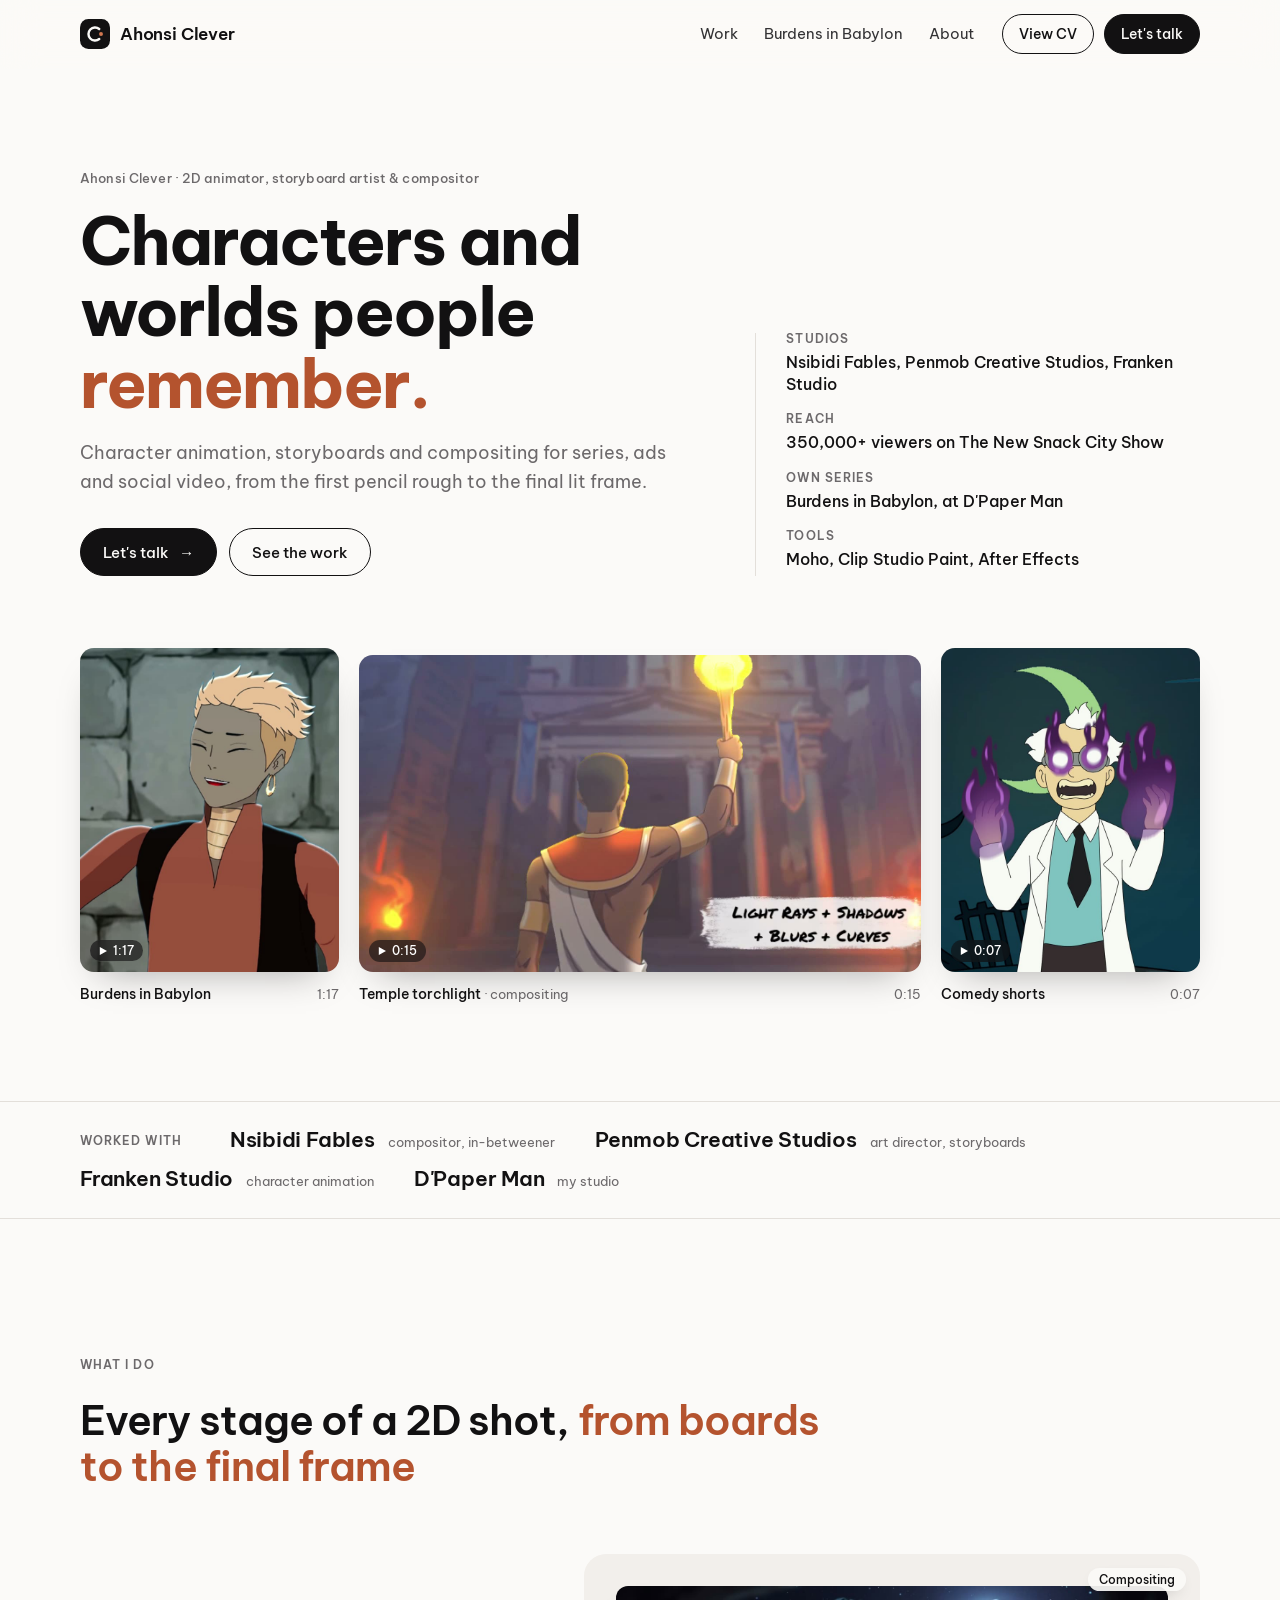
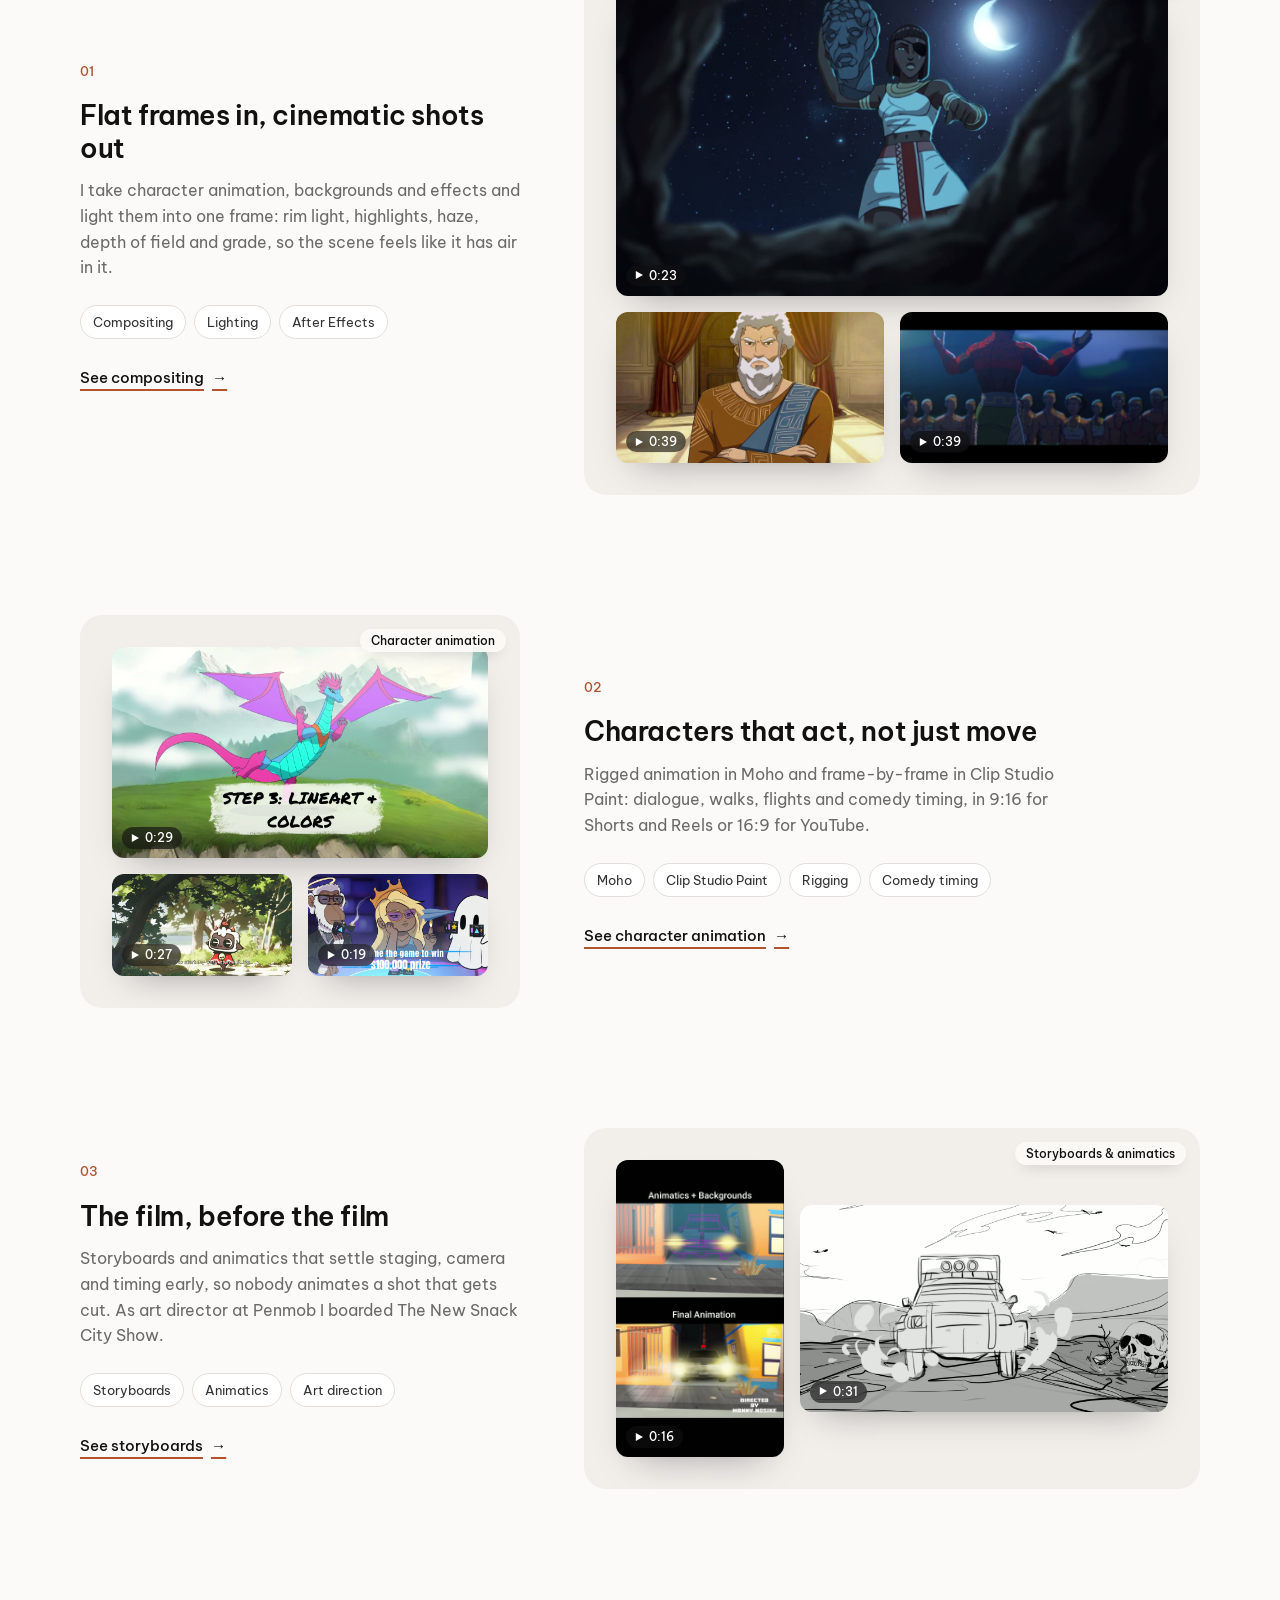
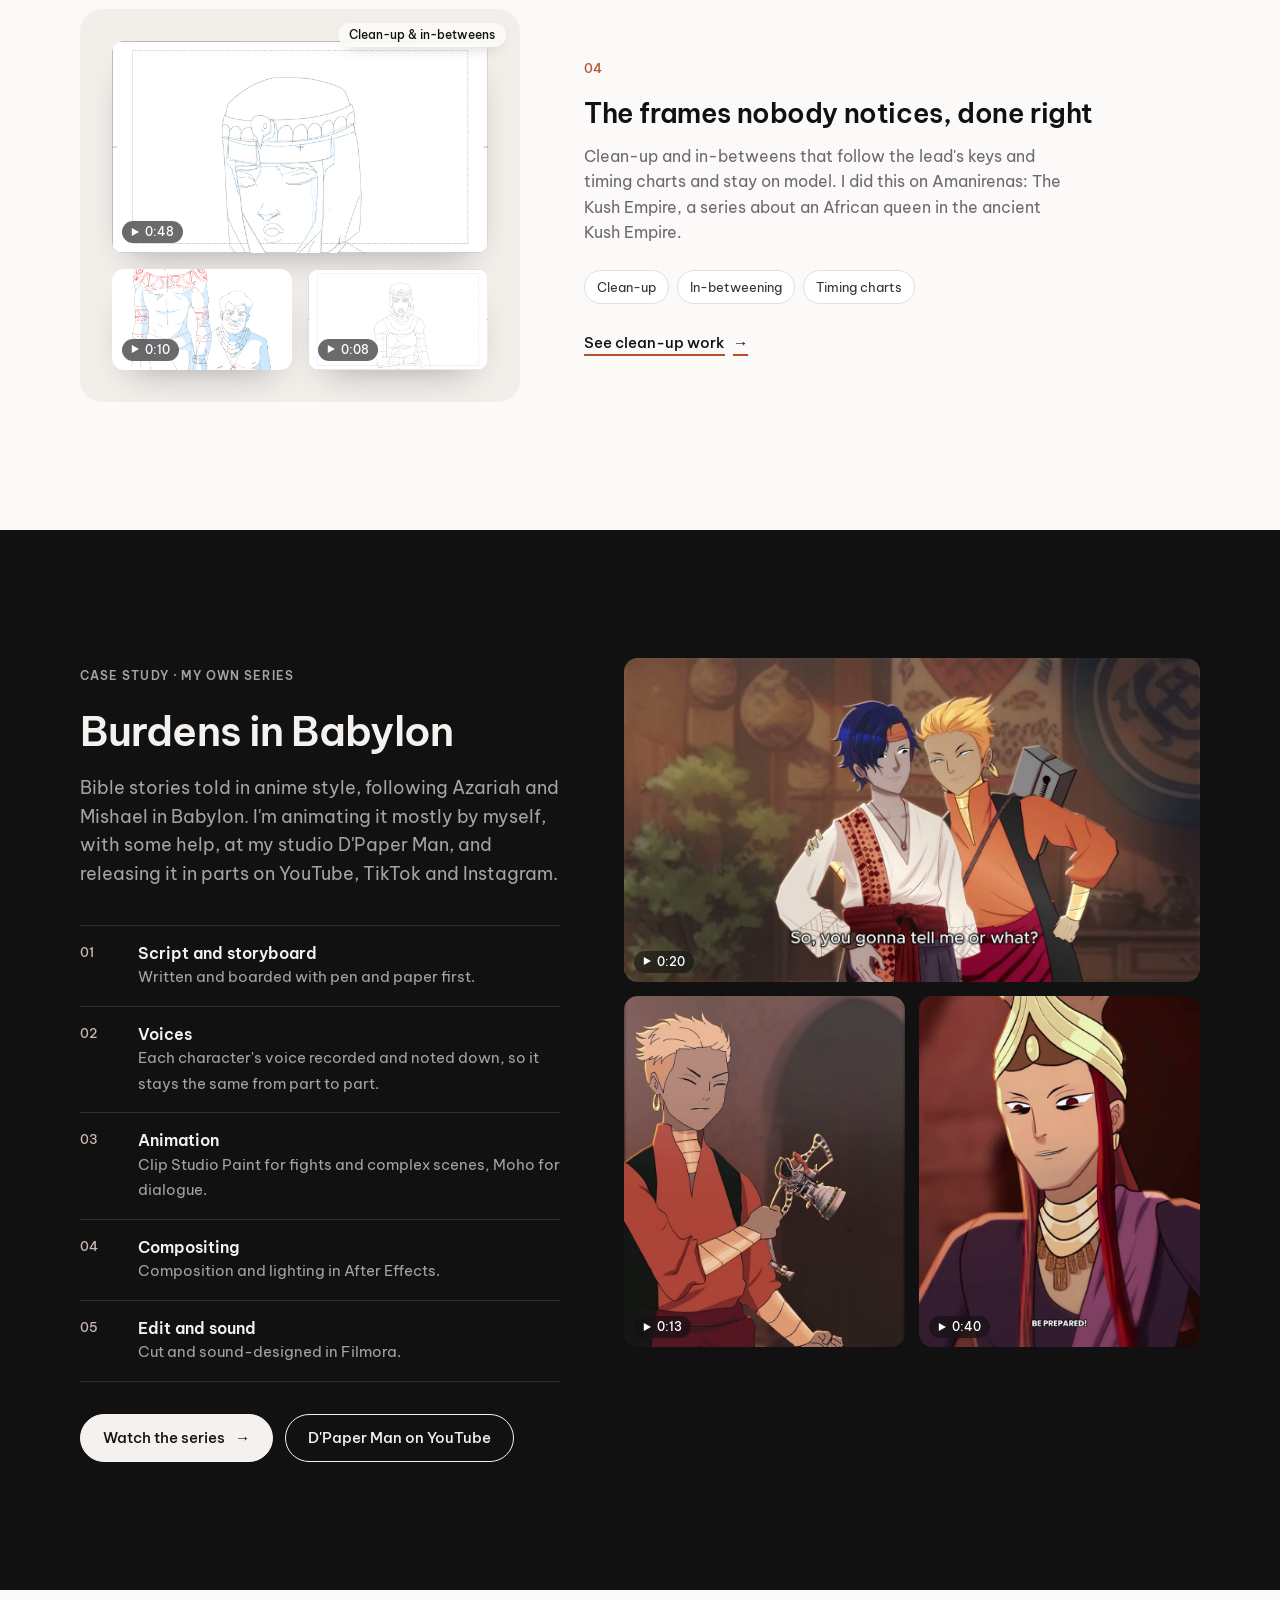
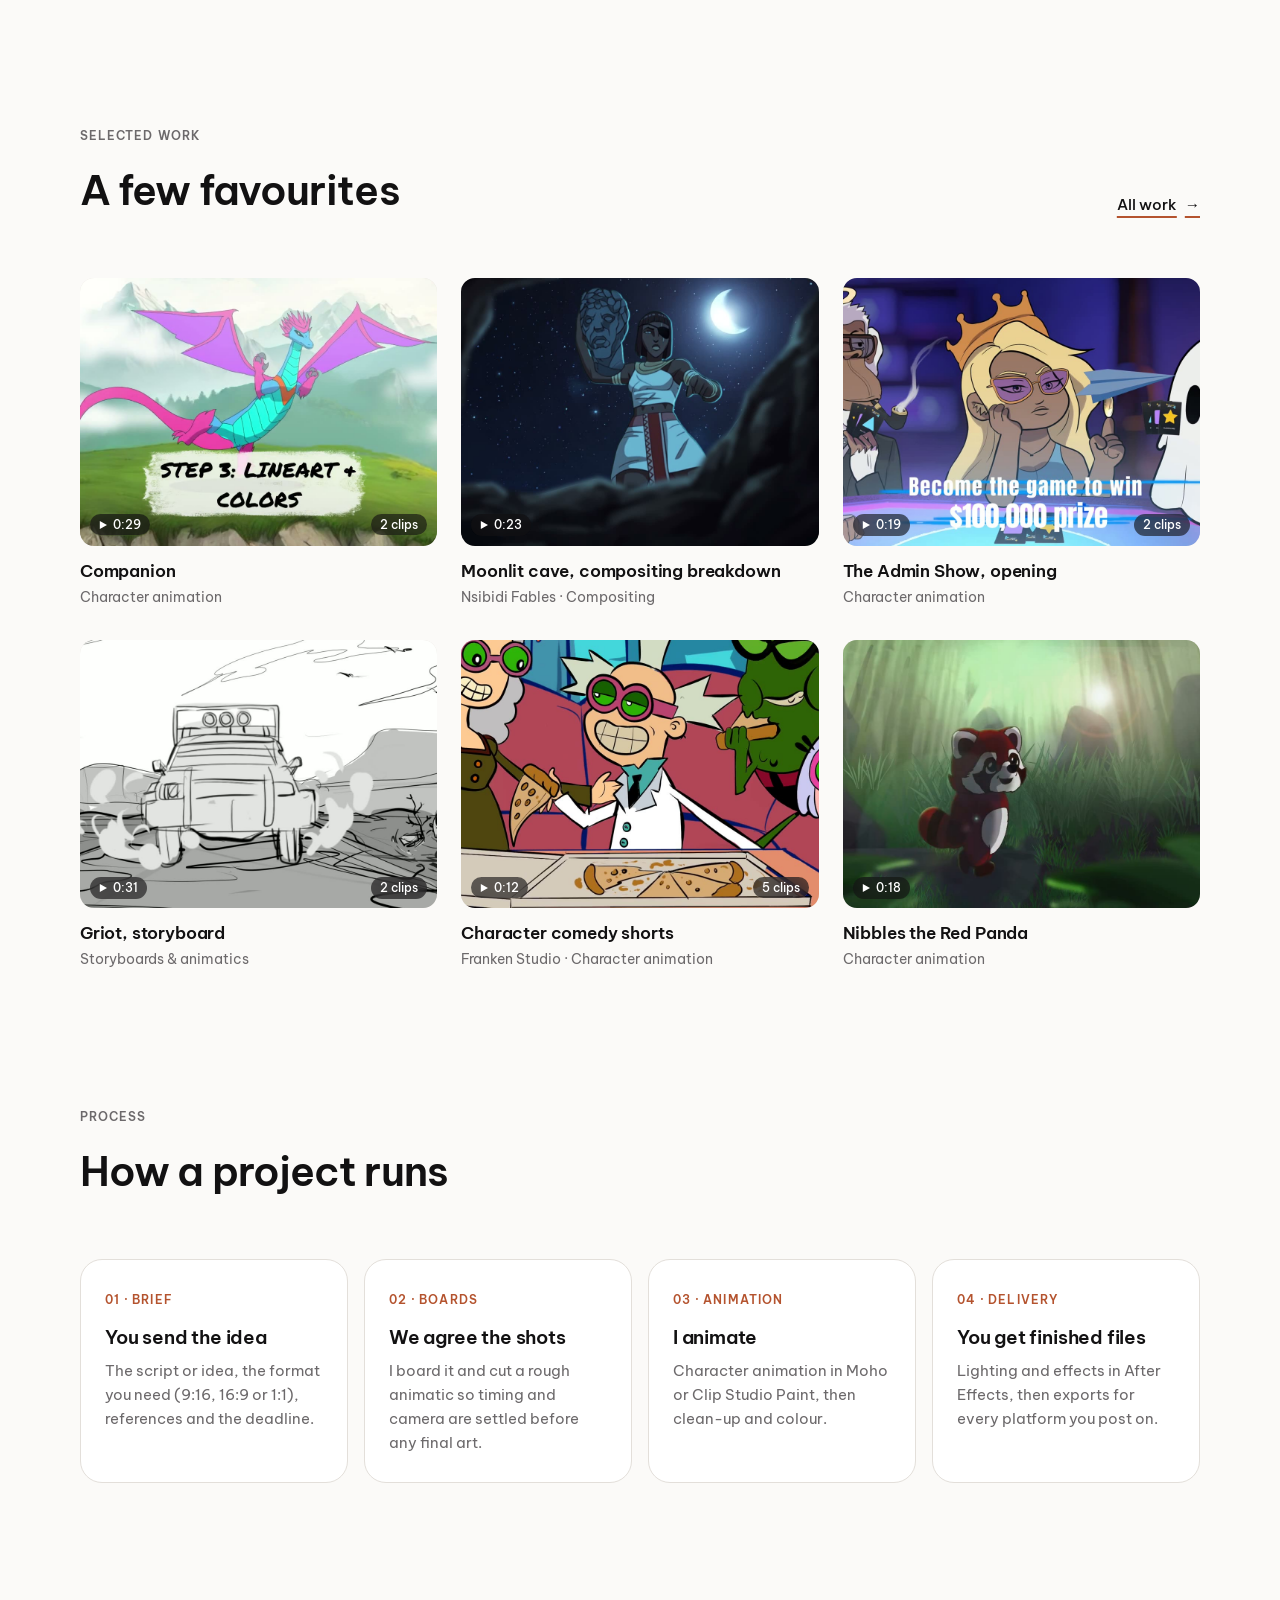
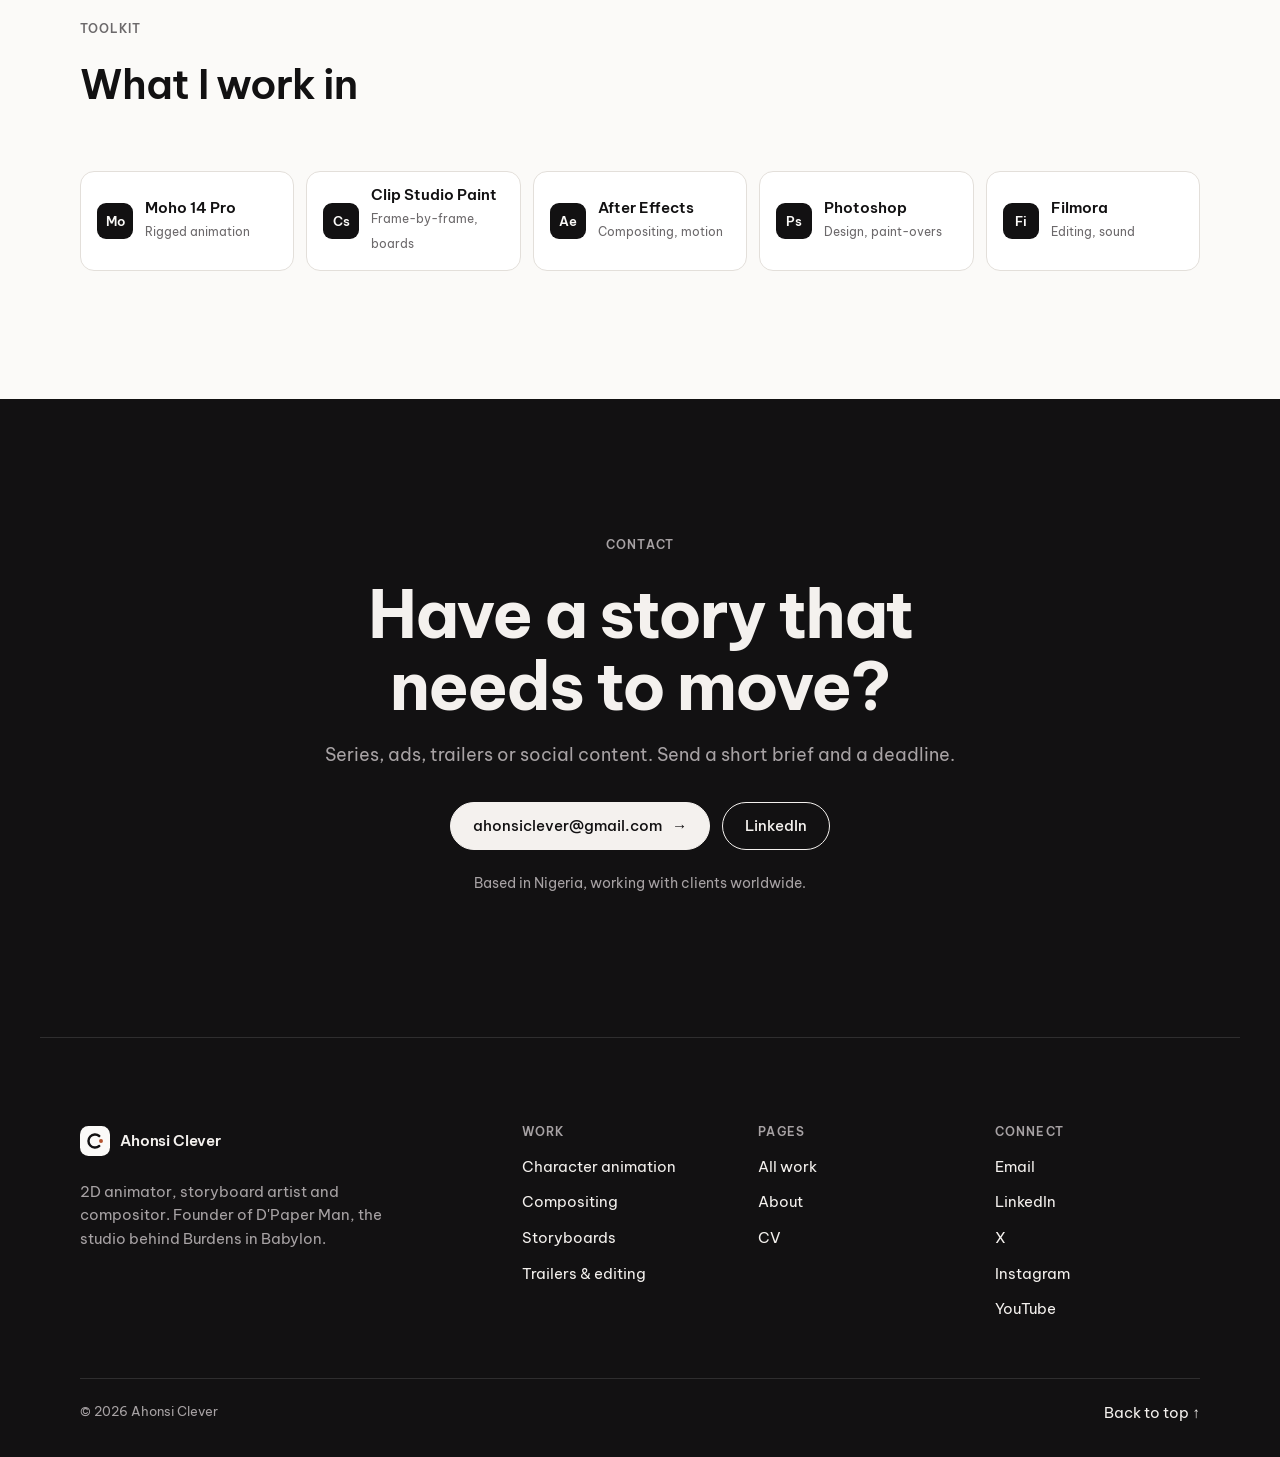
==== commit e67d3c9c: "Drop Bricolage Grotesque; use Be Vietnam Pro for headings too Co-Authored-By: Claude Opus 5.5 <norep" ====
--- a/index.html
+++ b/index.html
@@ -13,7 +13,7 @@
 <link rel="icon" href="assets/mark.svg" type="image/svg+xml">
 <link rel="preconnect" href="https://fonts.googleapis.com">
 <link rel="preconnect" href="https://fonts.gstatic.com" crossorigin>
-<link rel="stylesheet" href="https://fonts.googleapis.com/css2?family=Bricolage+Grotesque:opsz,wght@12..96,400..700&family=Be+Vietnam+Pro:wght@400;500;600&display=swap">
+<link rel="stylesheet" href="https://fonts.googleapis.com/css2?family=Be+Vietnam+Pro:wght@400;500;600;700&display=swap">
 <link rel="stylesheet" href="css/site.css">
 </head>
 <body>
--- a/css/site.css
+++ b/css/site.css
@@ -1,5 +1,5 @@
 /* Ahonsi Clever — portfolio
-   Type: Bricolage Grotesque (display) + Be Vietnam Pro (body).
+   Type: Be Vietnam Pro throughout (headings 600-700, text 400-500).
    Motion rule: nothing pulses, glows or loops on its own except the work itself. */
 
 :root {
@@ -17,7 +17,7 @@
   --on-dark-muted: #a7a2a4;
   --dark-line: rgba(255, 255, 255, .12);
 
-  --display: "Bricolage Grotesque", "Helvetica Neue", Arial, sans-serif;
+  --display: "Be Vietnam Pro", "Helvetica Neue", Arial, sans-serif;
   --body: "Be Vietnam Pro", "Helvetica Neue", Arial, sans-serif;
 
   --max: 1200px;
@@ -58,8 +58,8 @@
   font-weight: 600;
   margin: 0;
 }
-.h1 { font-size: clamp(2.5rem, 6vw, 4.6rem); line-height: 1.02; letter-spacing: -.035em; }
-.h2 { font-size: clamp(1.85rem, 3.8vw, 2.75rem); line-height: 1.1; letter-spacing: -.025em; }
+.h1 { font-size: clamp(2.3rem, 5.4vw, 4.2rem); line-height: 1.06; letter-spacing: -.03em; font-weight: 700; }
+.h2 { font-size: clamp(1.75rem, 3.5vw, 2.55rem); line-height: 1.14; letter-spacing: -.022em; }
 .h3 { font-size: clamp(1.35rem, 2.3vw, 1.7rem); line-height: 1.2; letter-spacing: -.015em; }
 .eyebrow {
   font: 500 .82rem/1.2 var(--display);
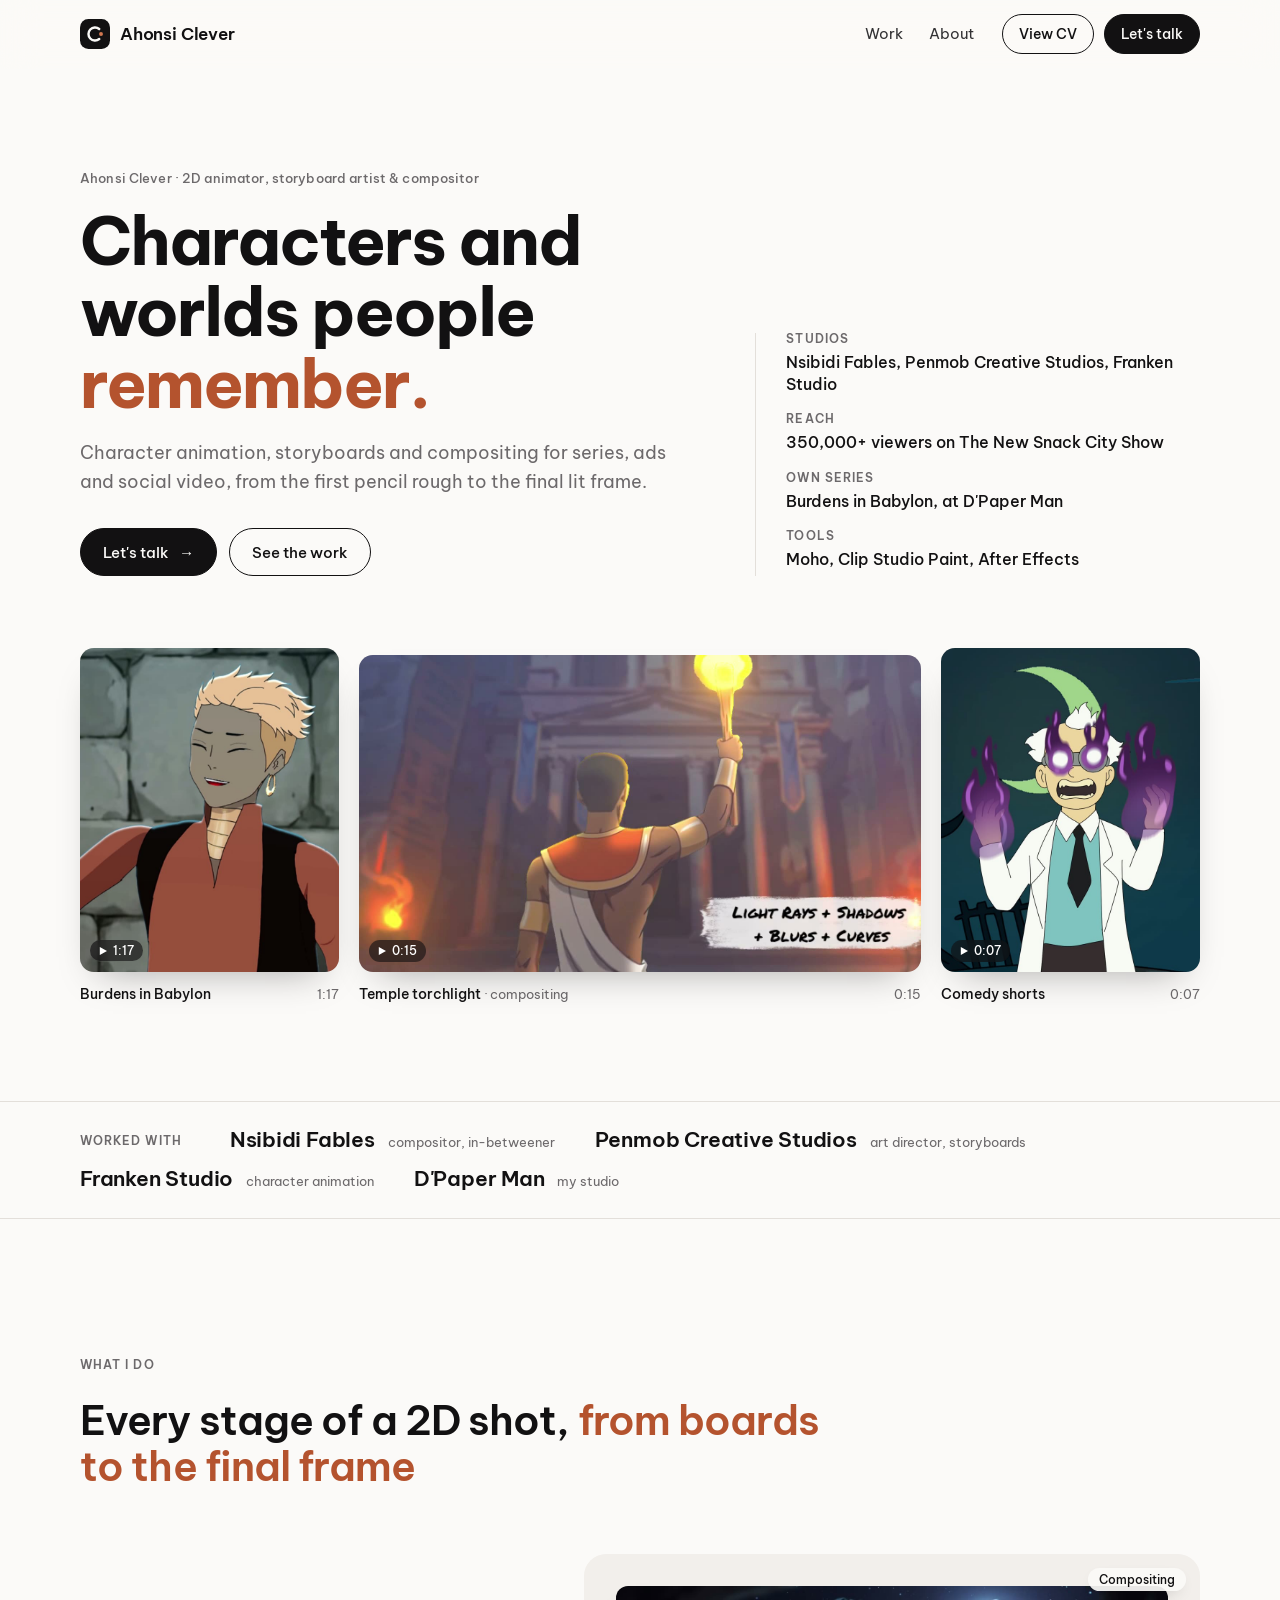
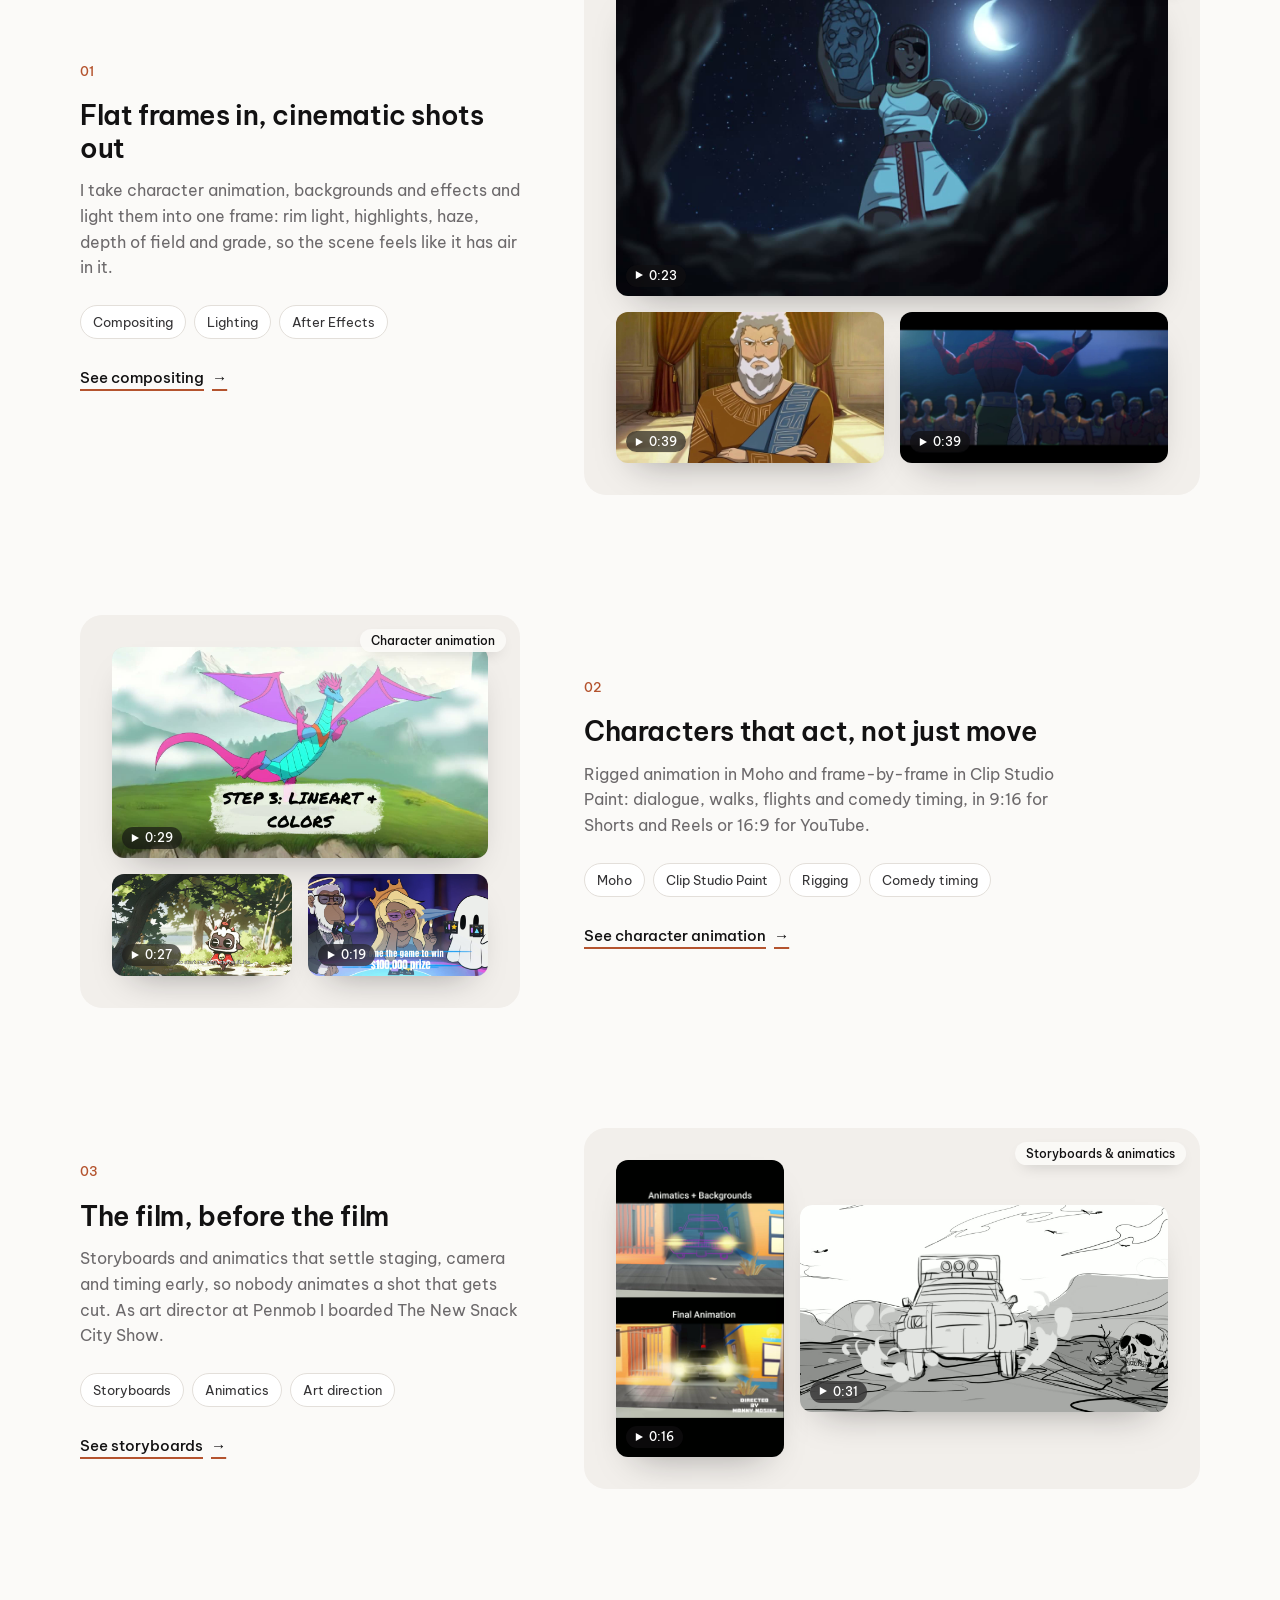
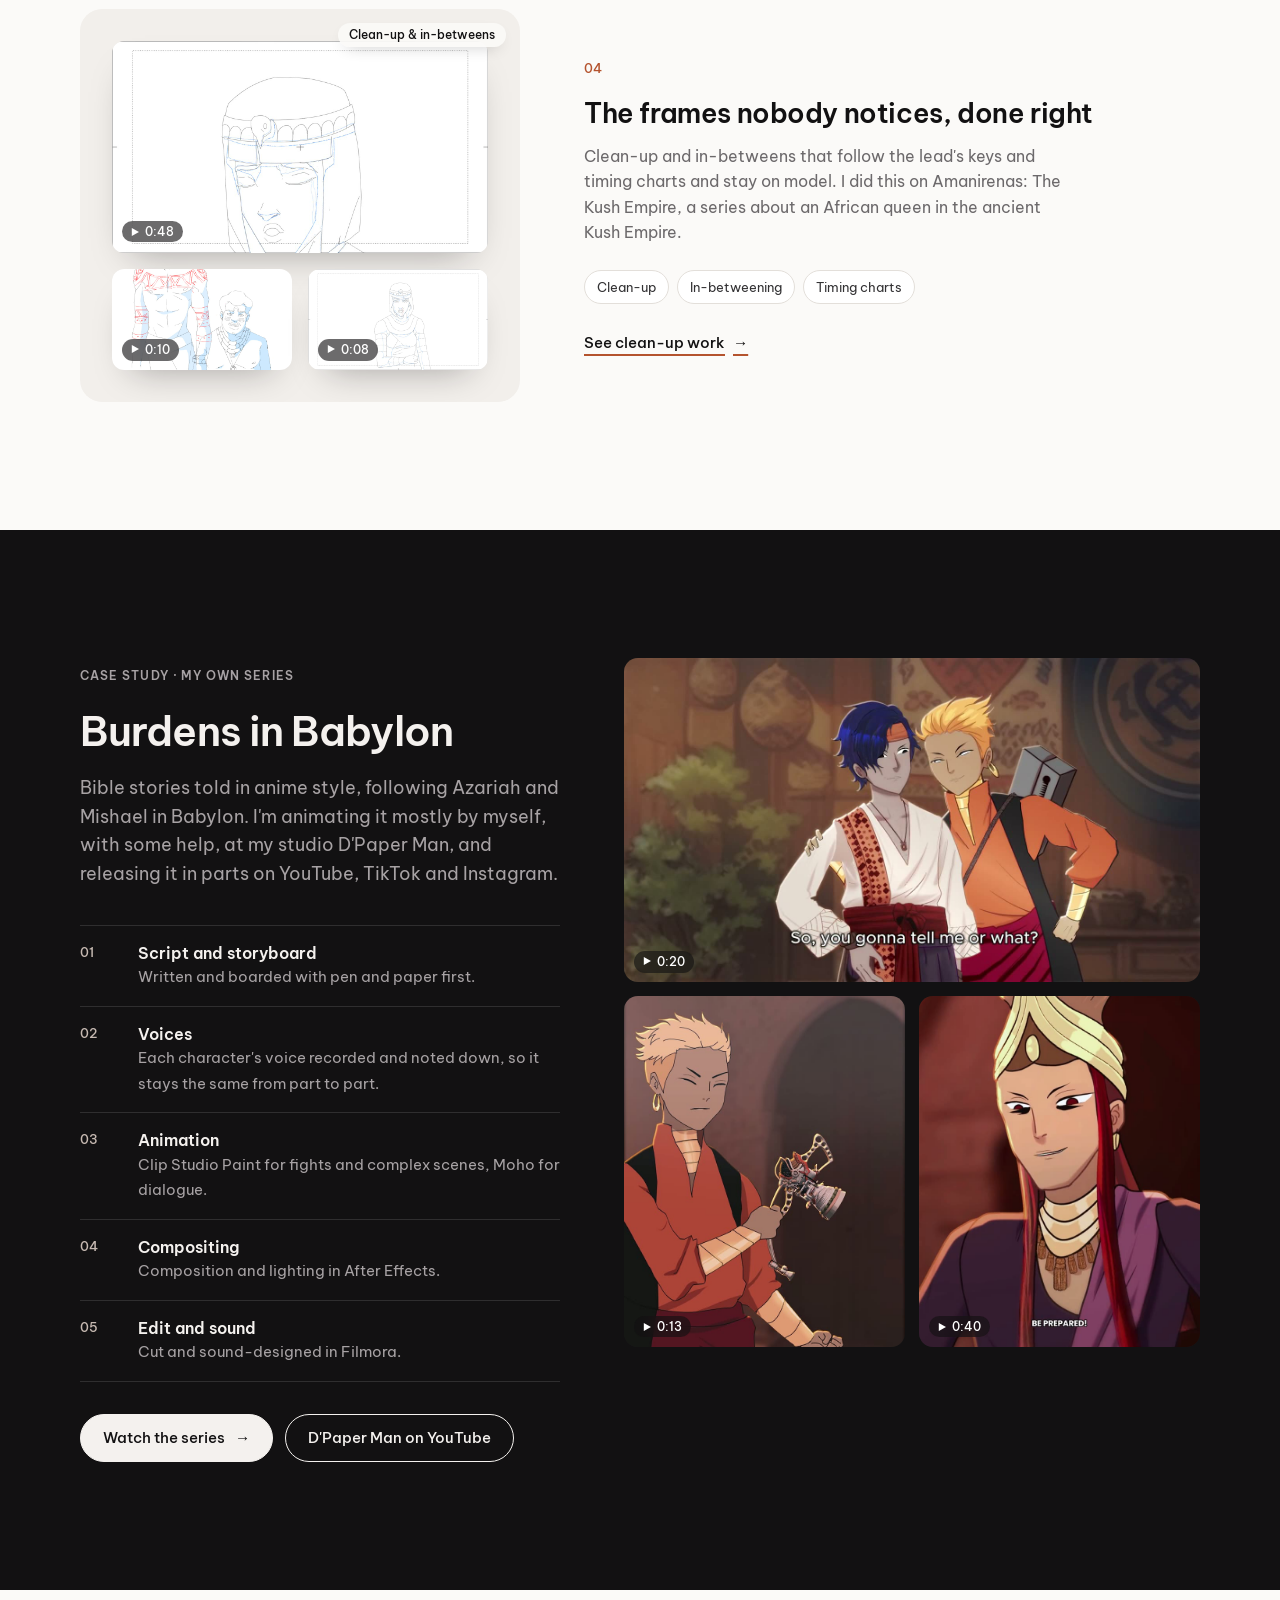
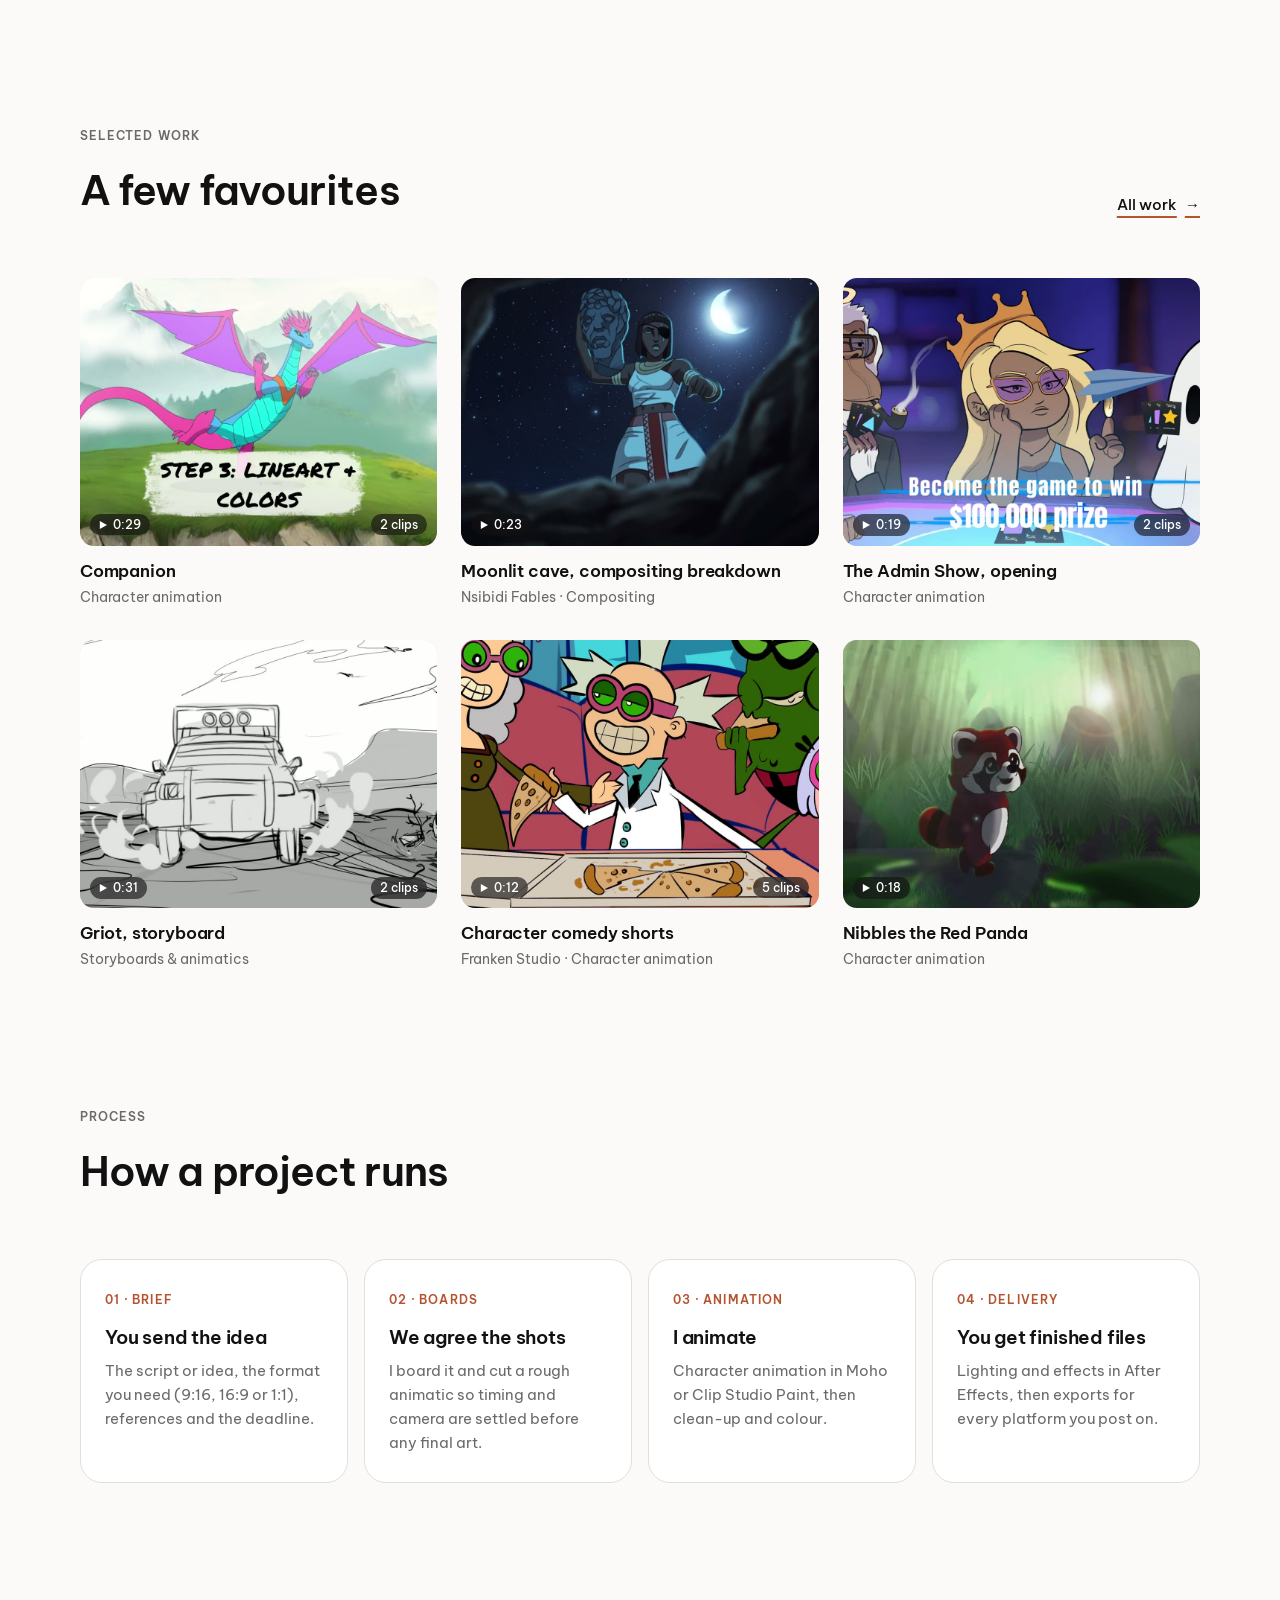
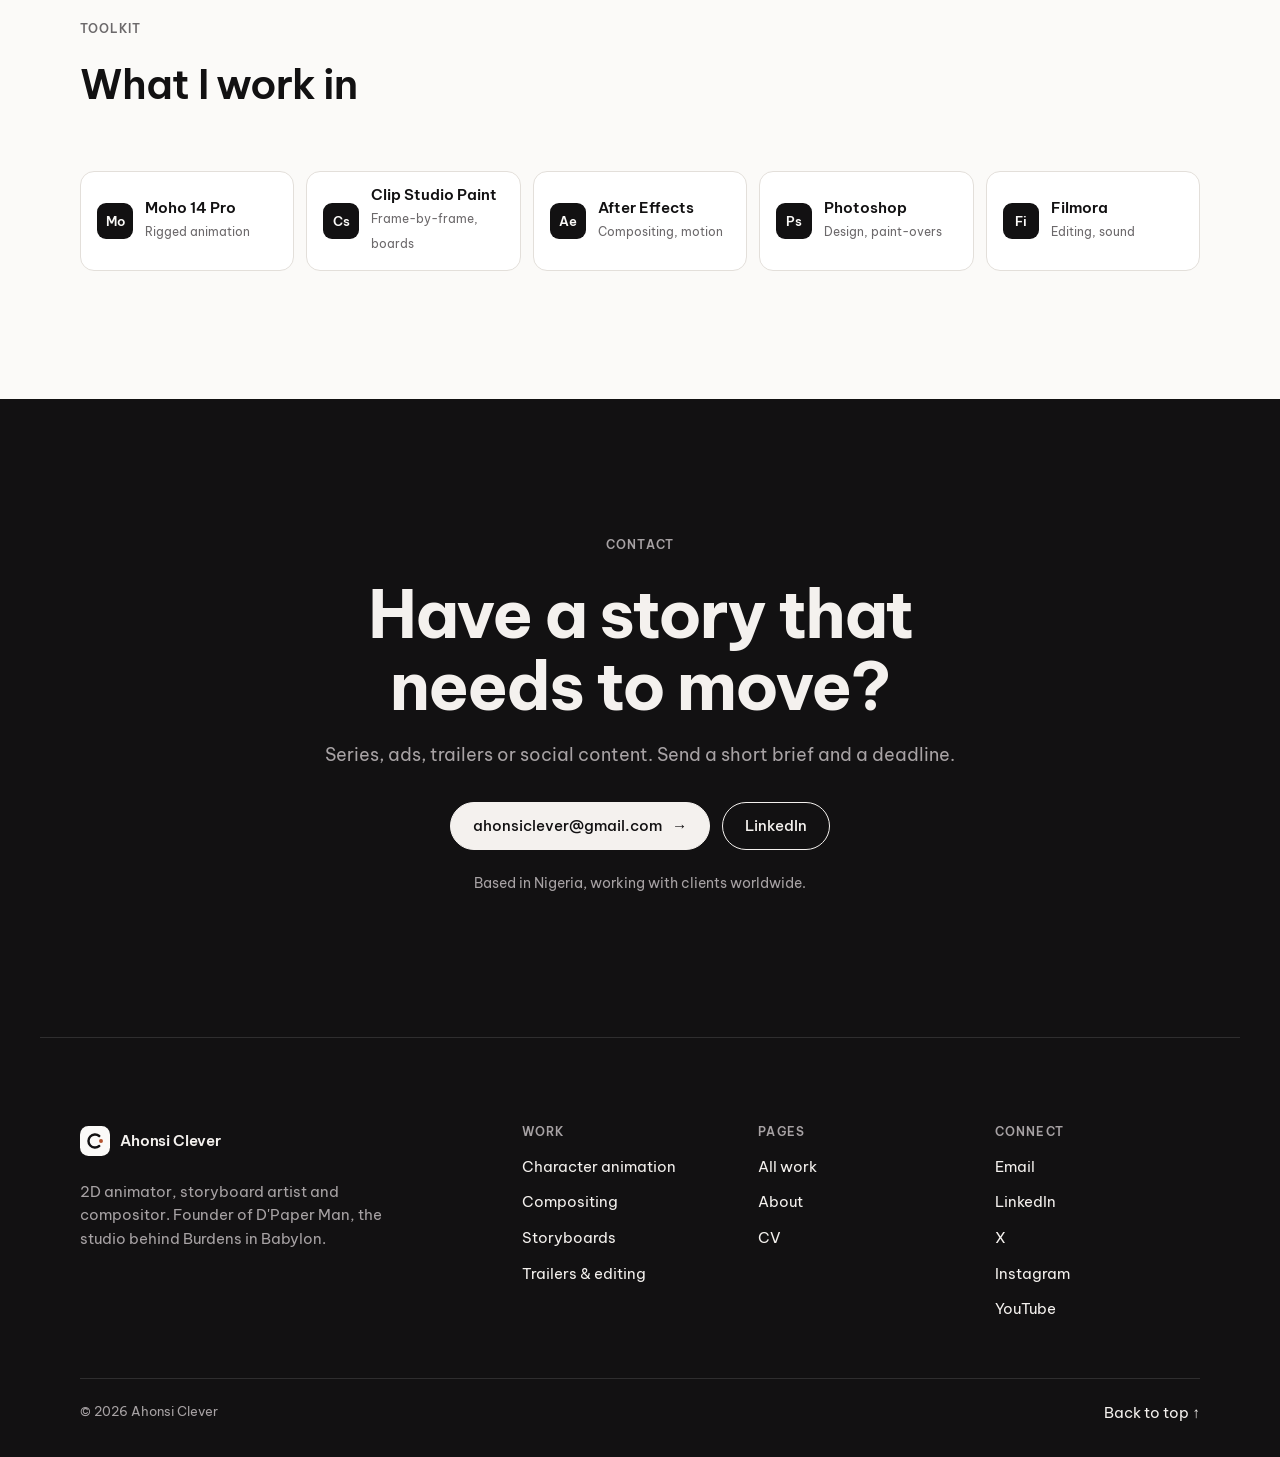
==== commit bdb1db42: "Take Burdens in Babylon out of the top menu Co-Authored-By: Claude Opus 5.5 <noreply@anthropic.com>" ====
--- a/index.html
+++ b/index.html
@@ -25,7 +25,6 @@
     </a>
     <nav class="nav" aria-label="Main">
       <a href="work.html">Work</a>
-      <a href="index.html#burdens">Burdens in Babylon</a>
       <a href="about.html">About</a>
     </nav>
     <div class="top-cta">
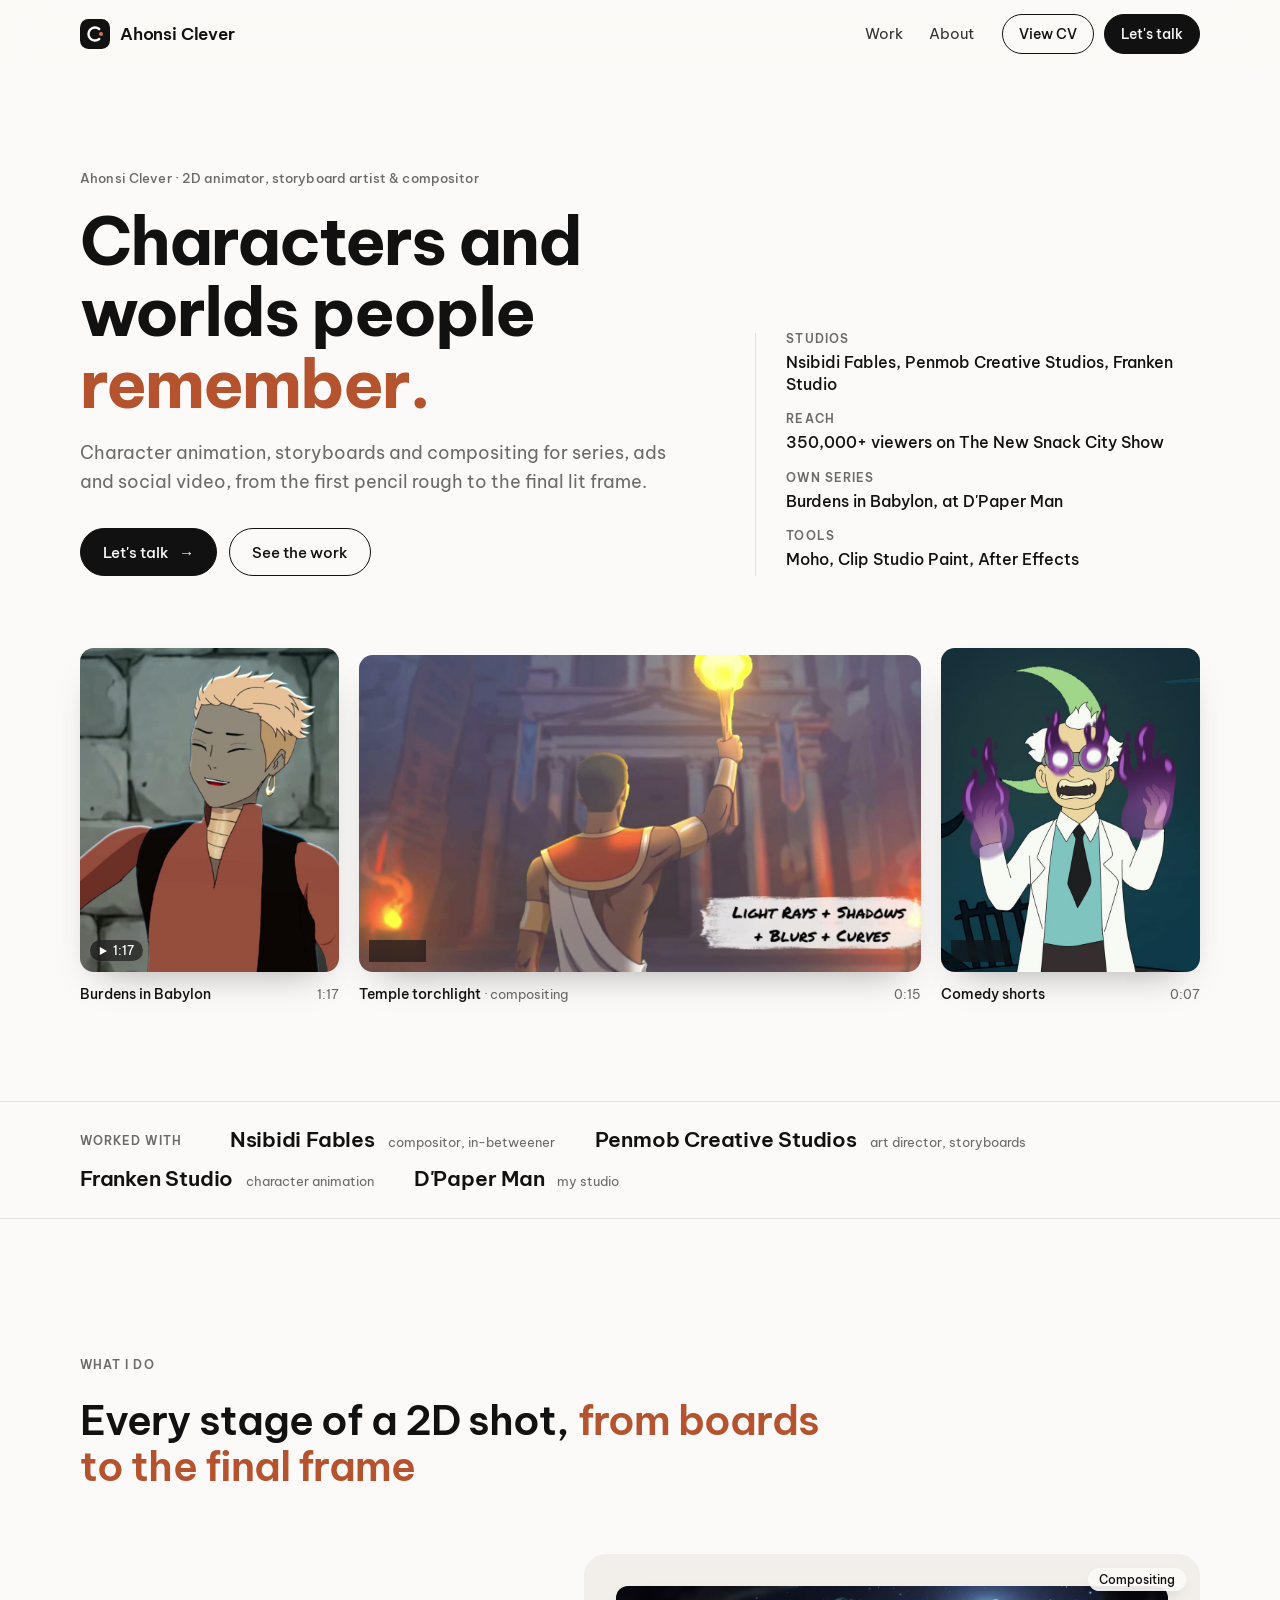
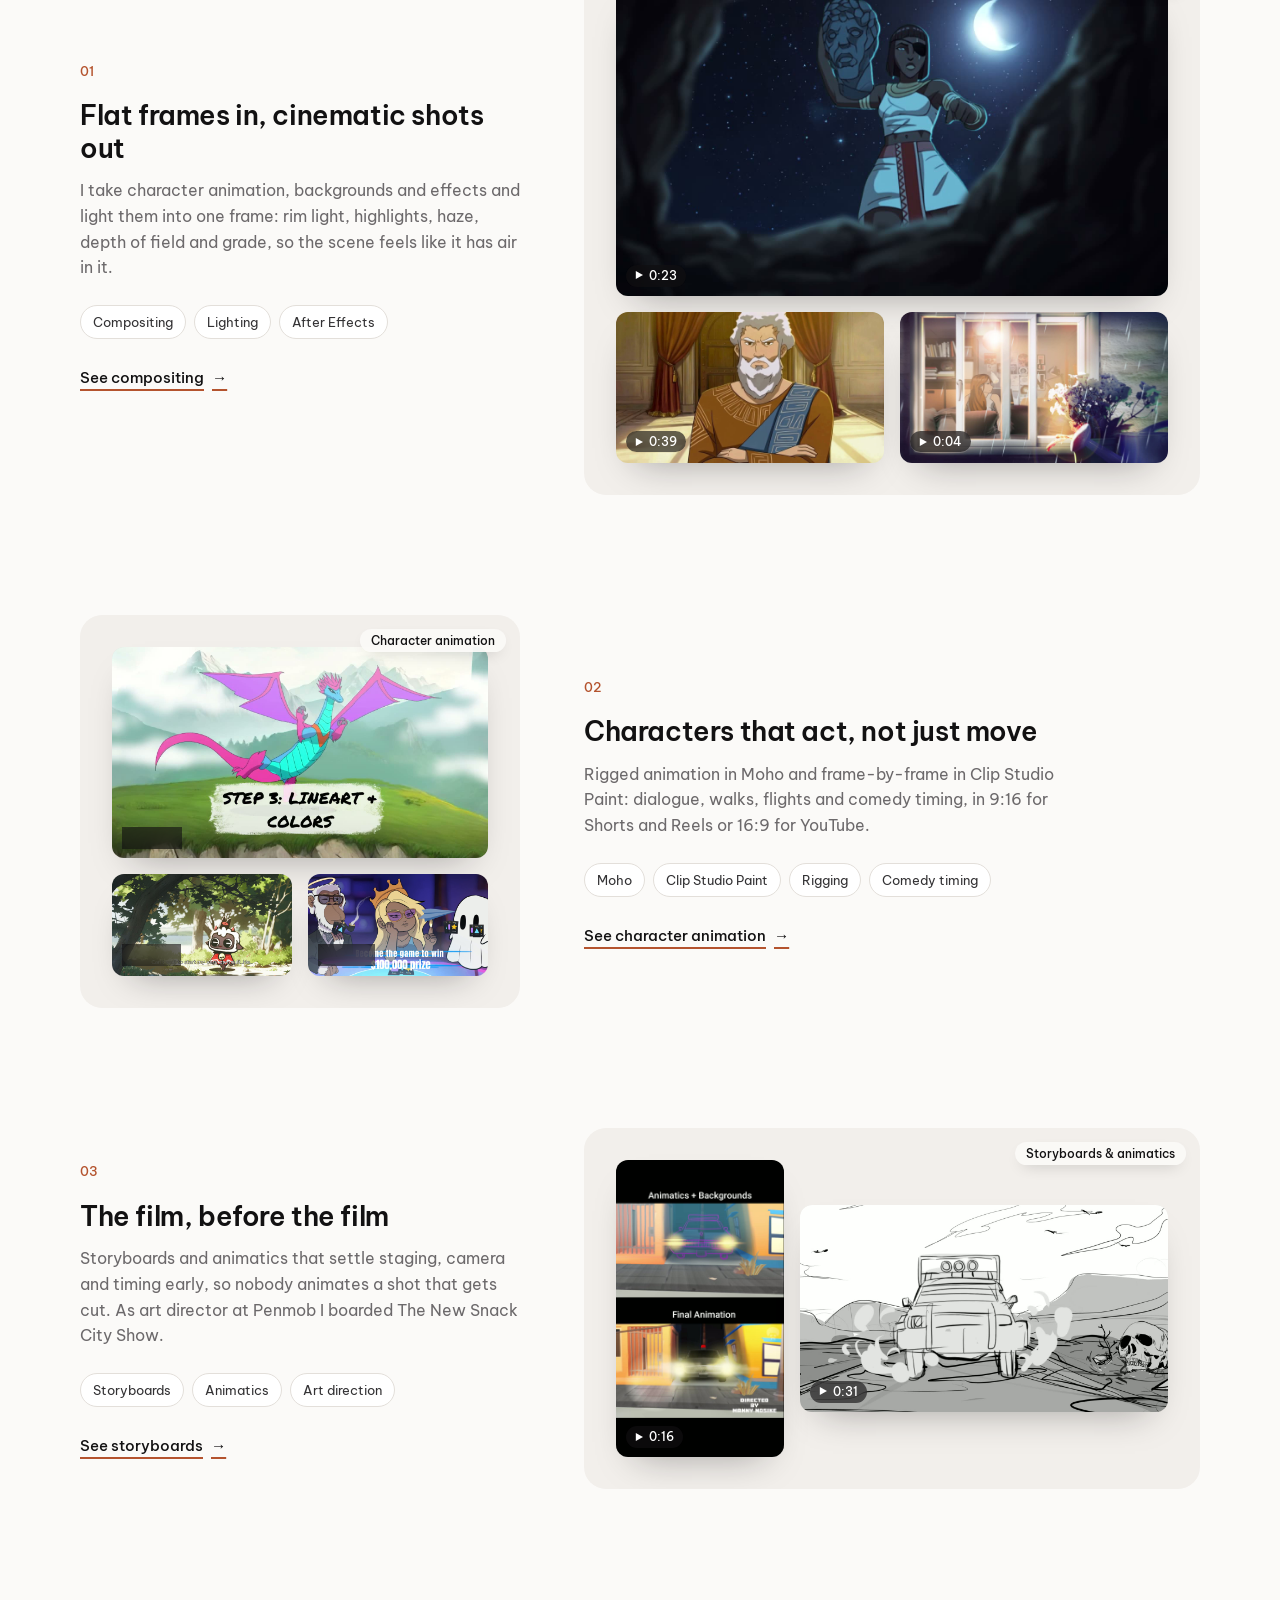
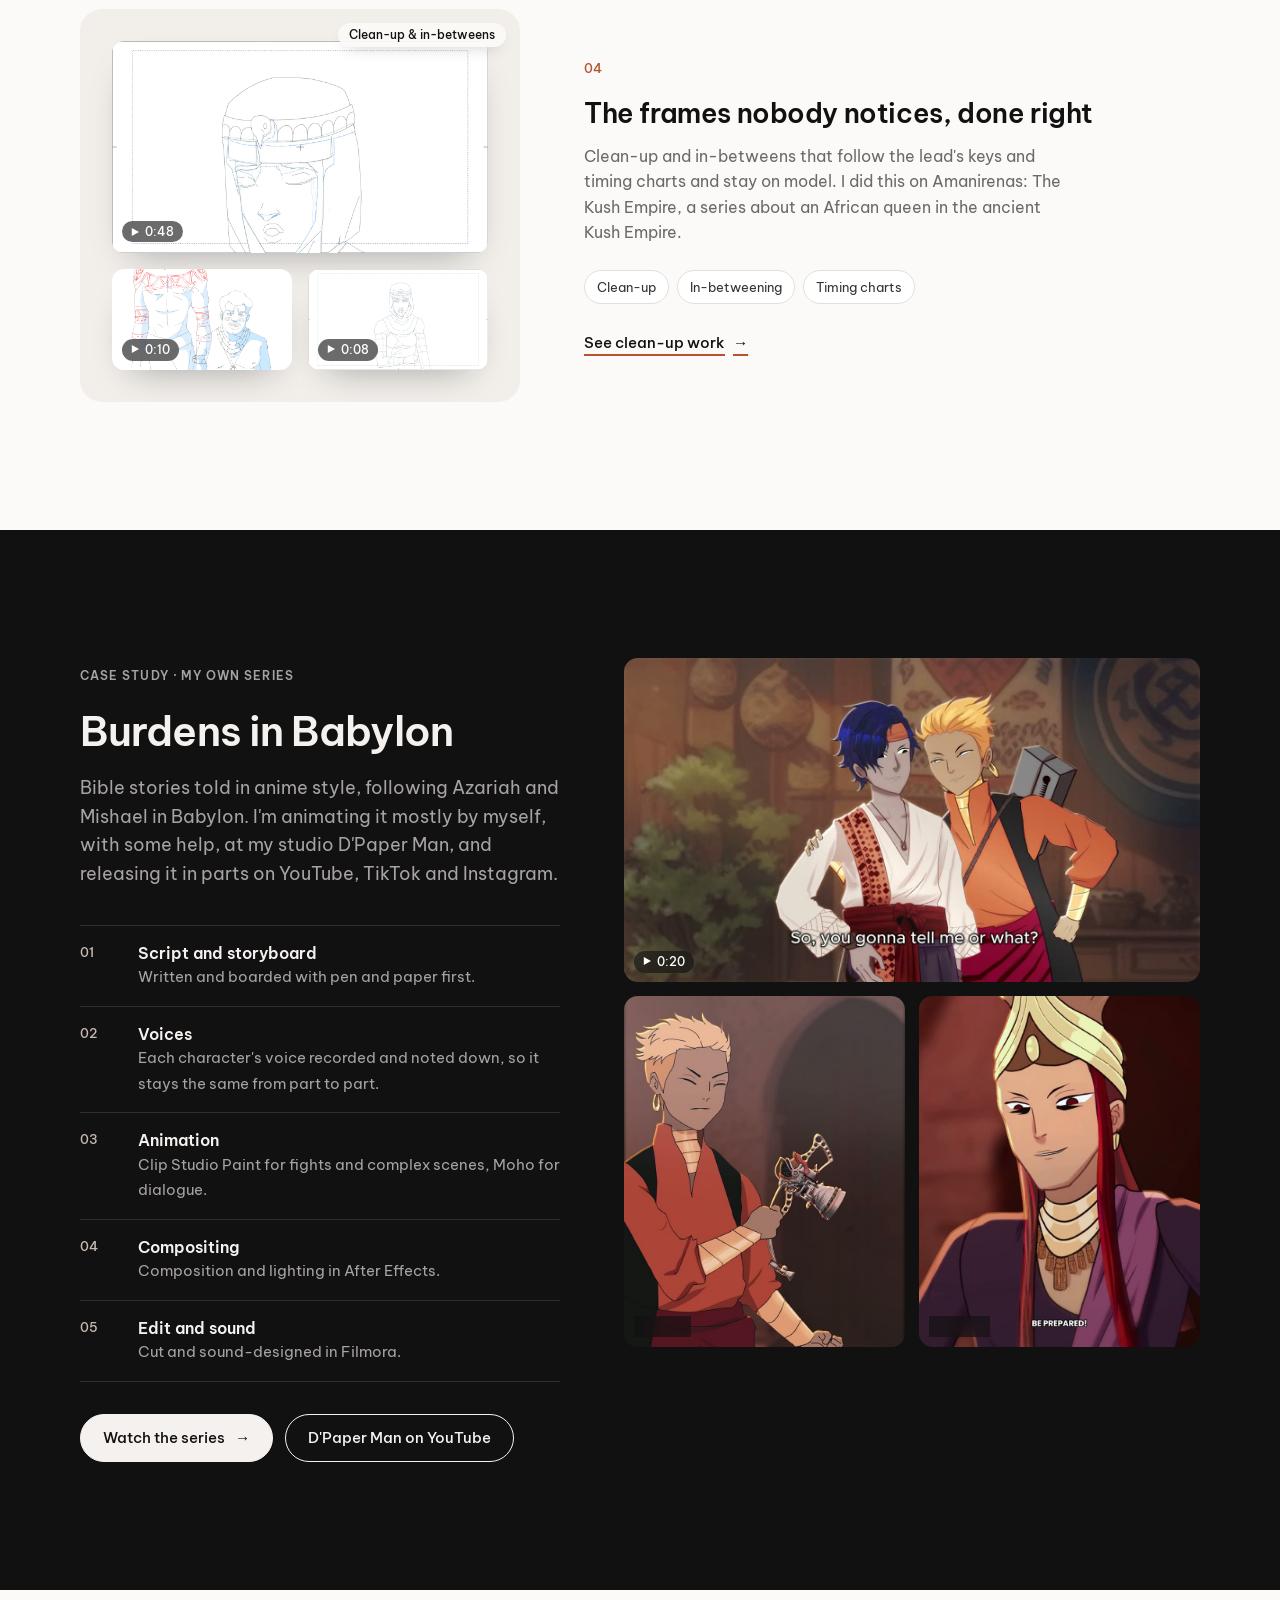
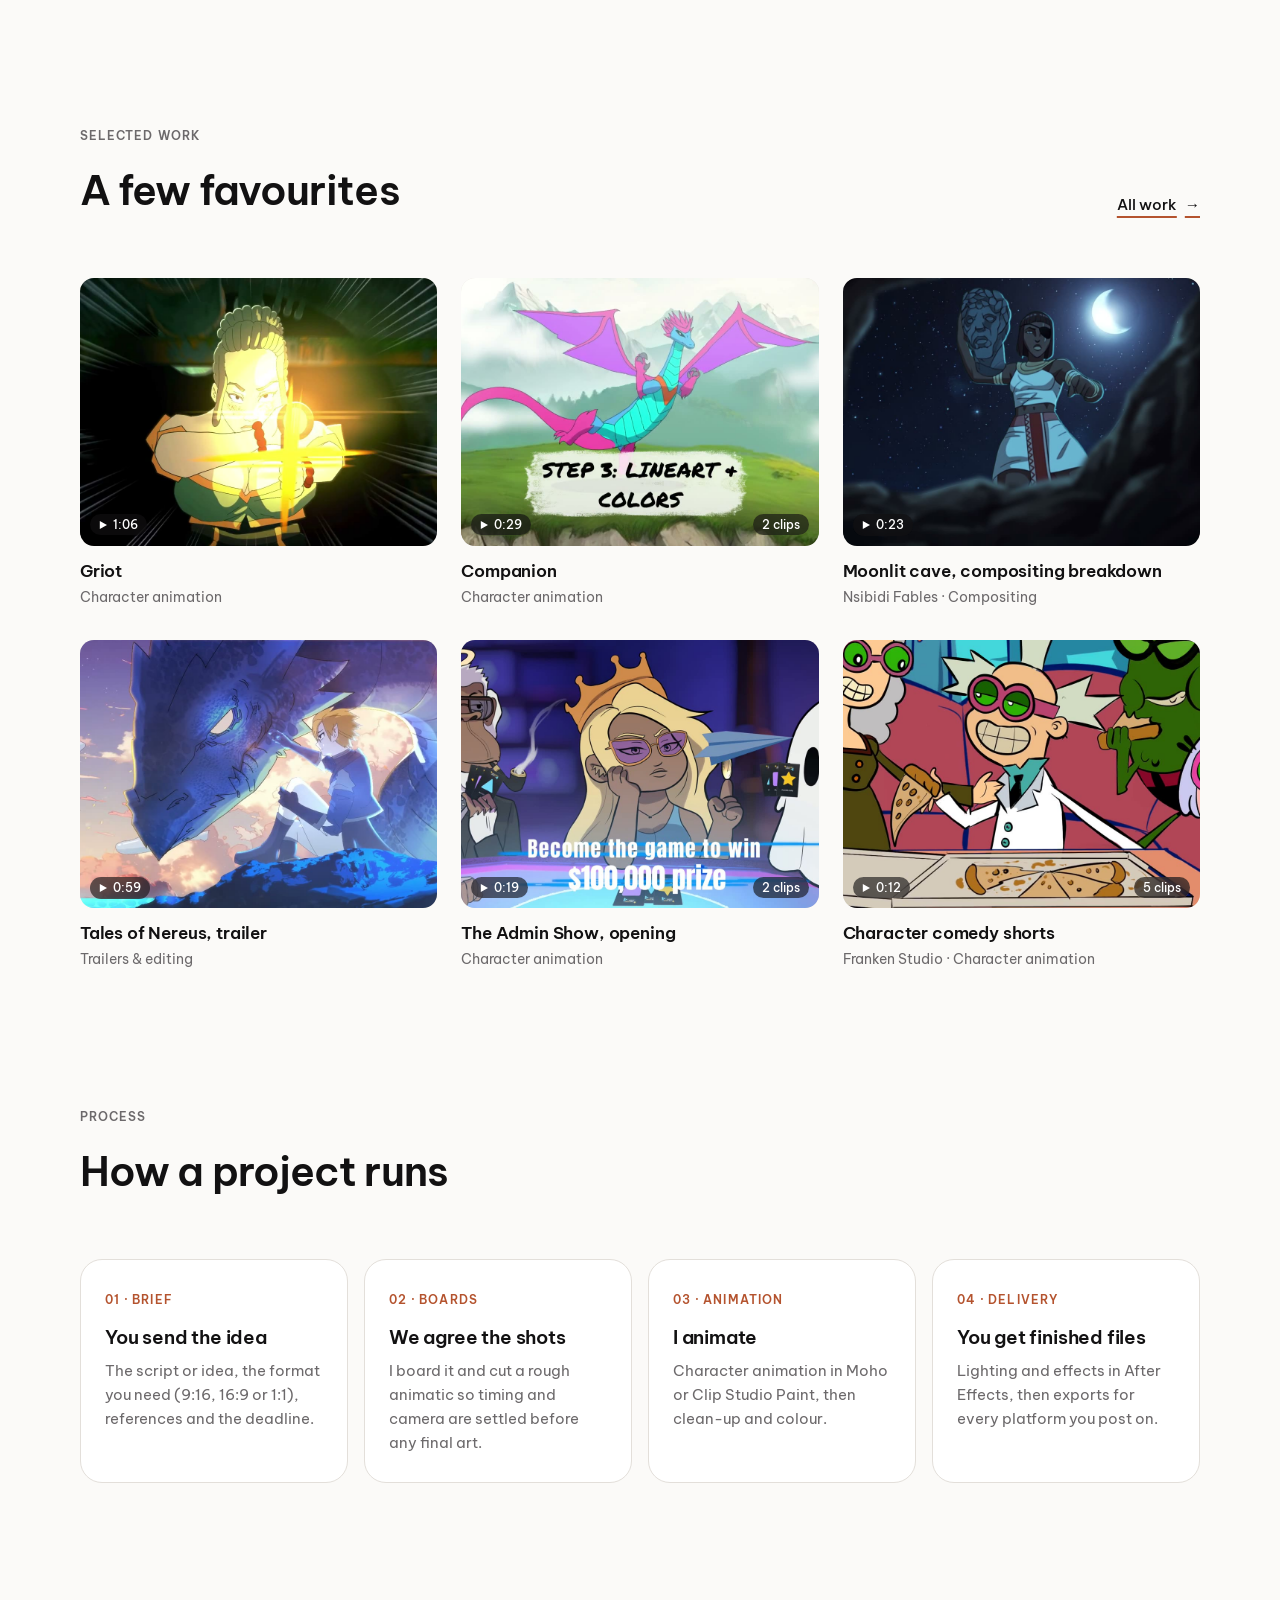
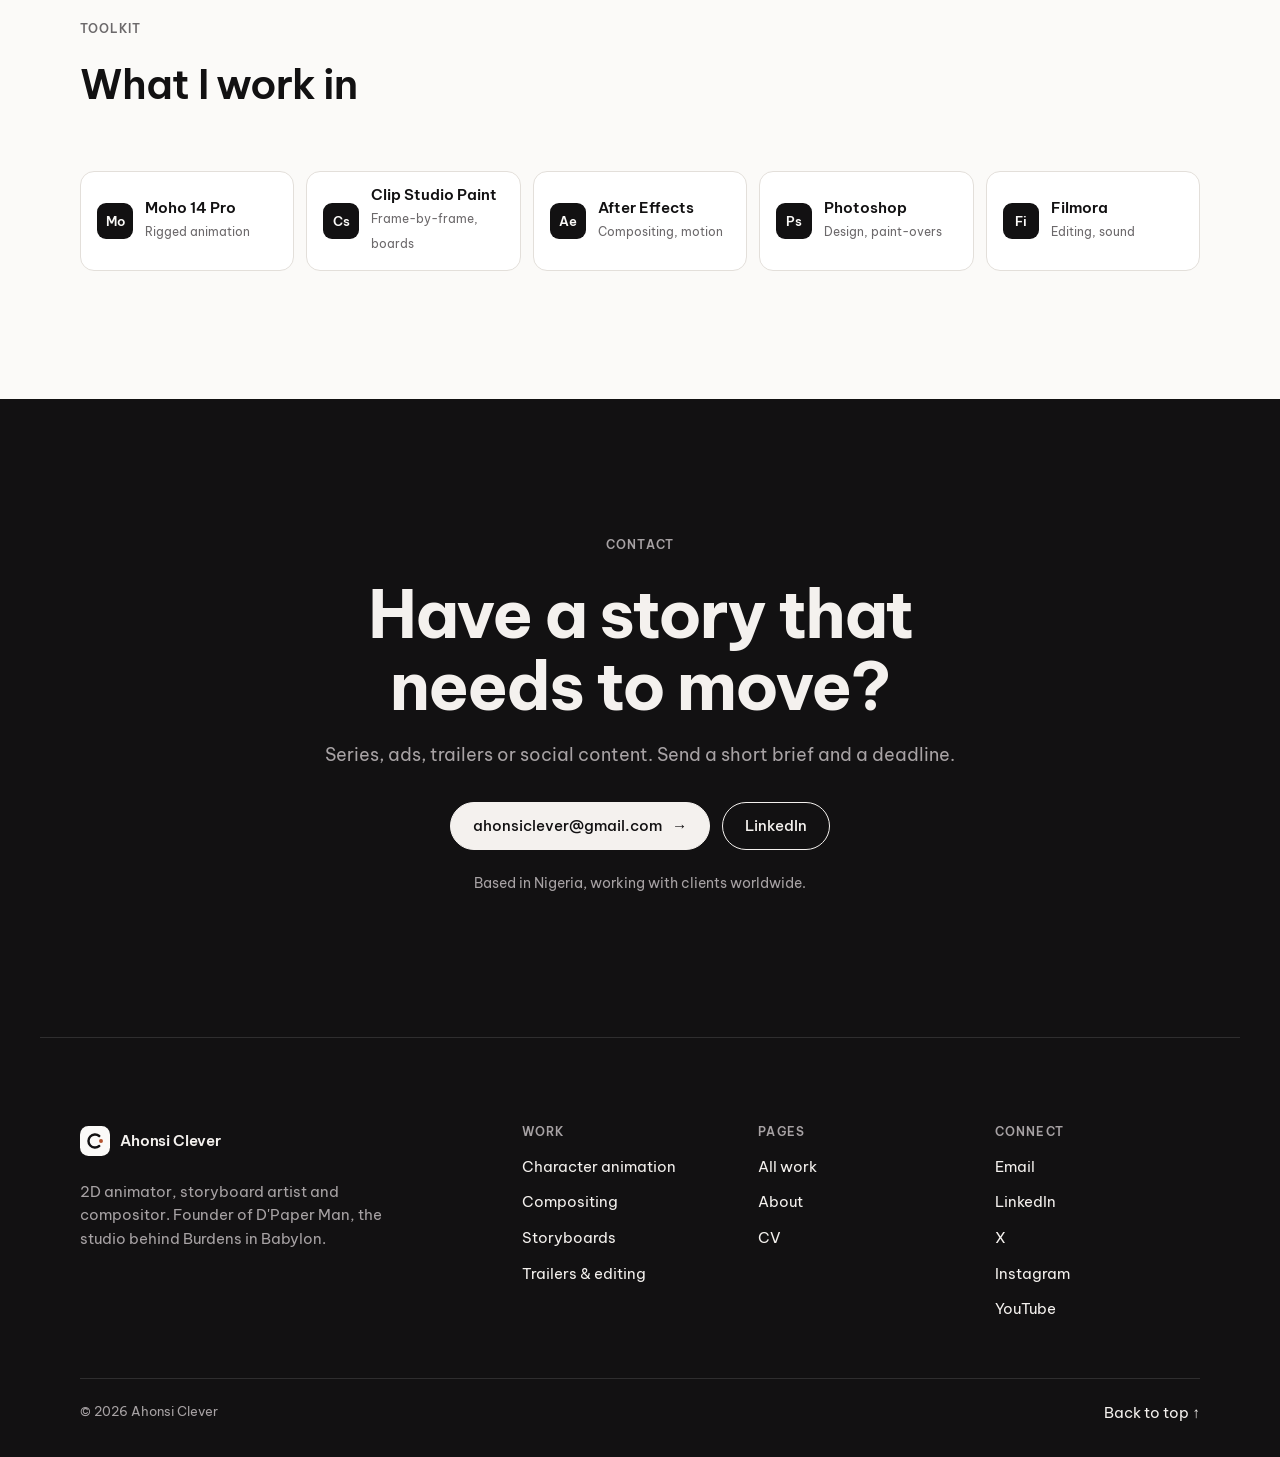
==== commit 49c779bf: "Add Griot, Tales of Nereus trailer and rainy window comp Co-Authored-By: Claude Opus 5.5 <noreply@an" ====
--- a/index.html
+++ b/index.html
@@ -103,7 +103,7 @@
             <span class="stamp">Compositing</span>
             <div data-slot="comp-queen" data-ratio="16 / 9" data-autoplay></div>
             <div data-slot="trailer-ep2" data-ratio="16 / 9"></div>
-            <div data-slot="trailer-meska" data-ratio="16 / 9"></div>
+            <div data-slot="comp-rain" data-ratio="16 / 9"></div>
           </div>
         </article>
 
@@ -192,7 +192,7 @@
         </div>
         <a class="tlink" href="work.html">All work <span class="arr" aria-hidden="true">→</span></a>
       </div>
-      <div class="grid" data-picks="companion, comp-queen, admin-show, sb-desert, comedy, nibbles"></div>
+      <div class="grid" data-picks="griot, companion, comp-queen, nereus, admin-show, comedy"></div>
     </div>
   </section>
 
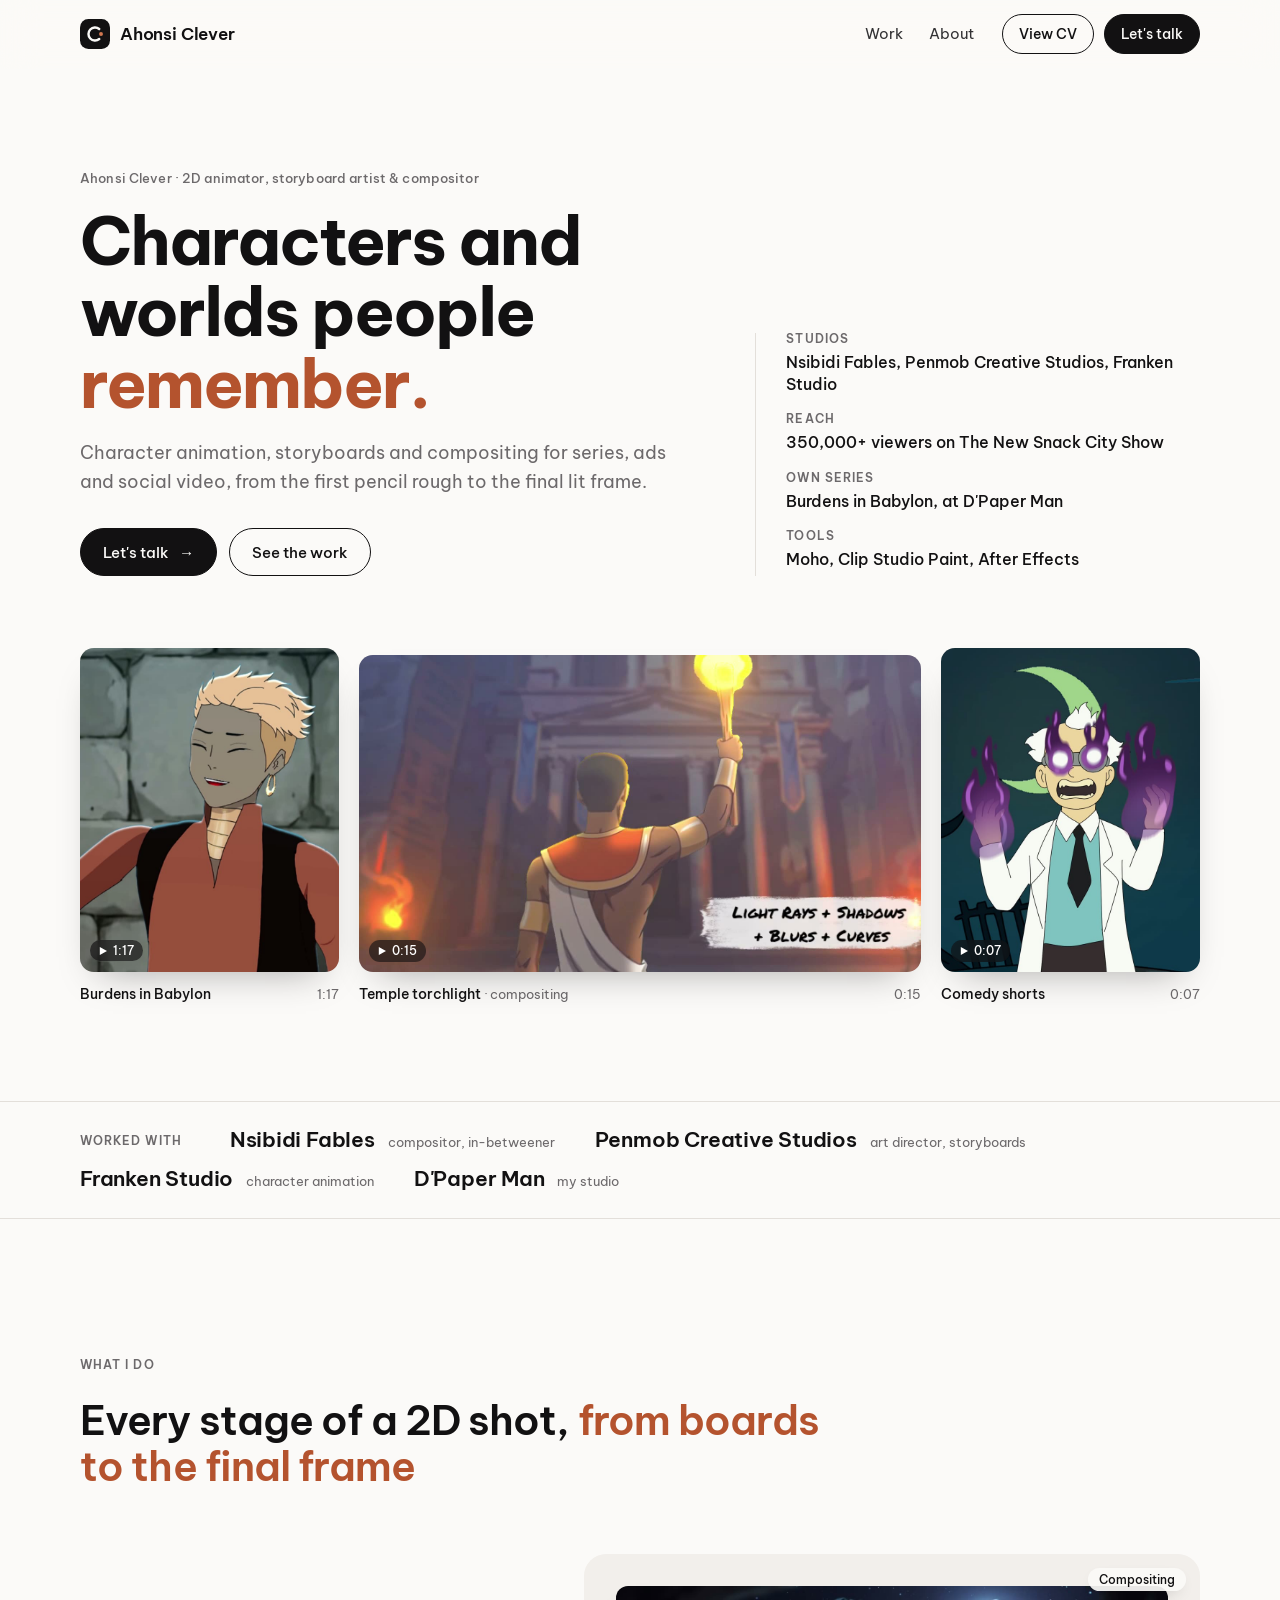
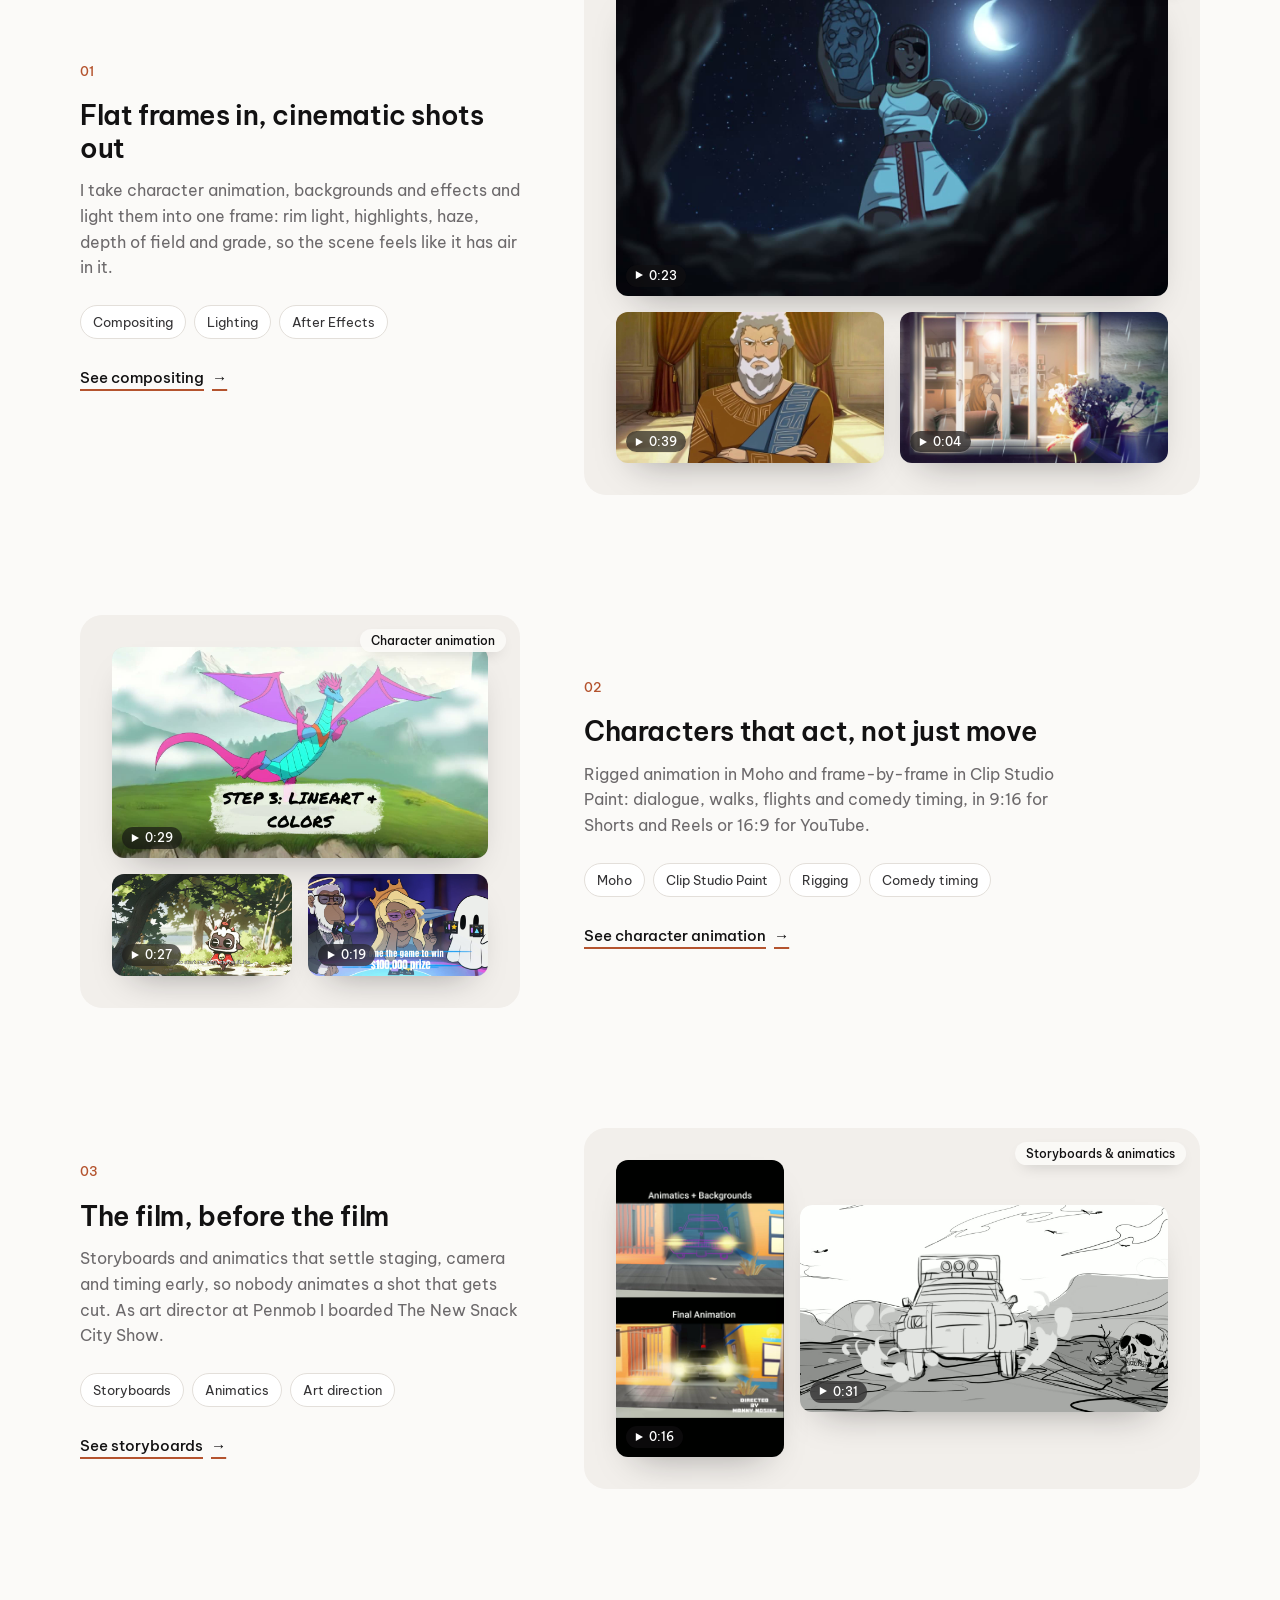
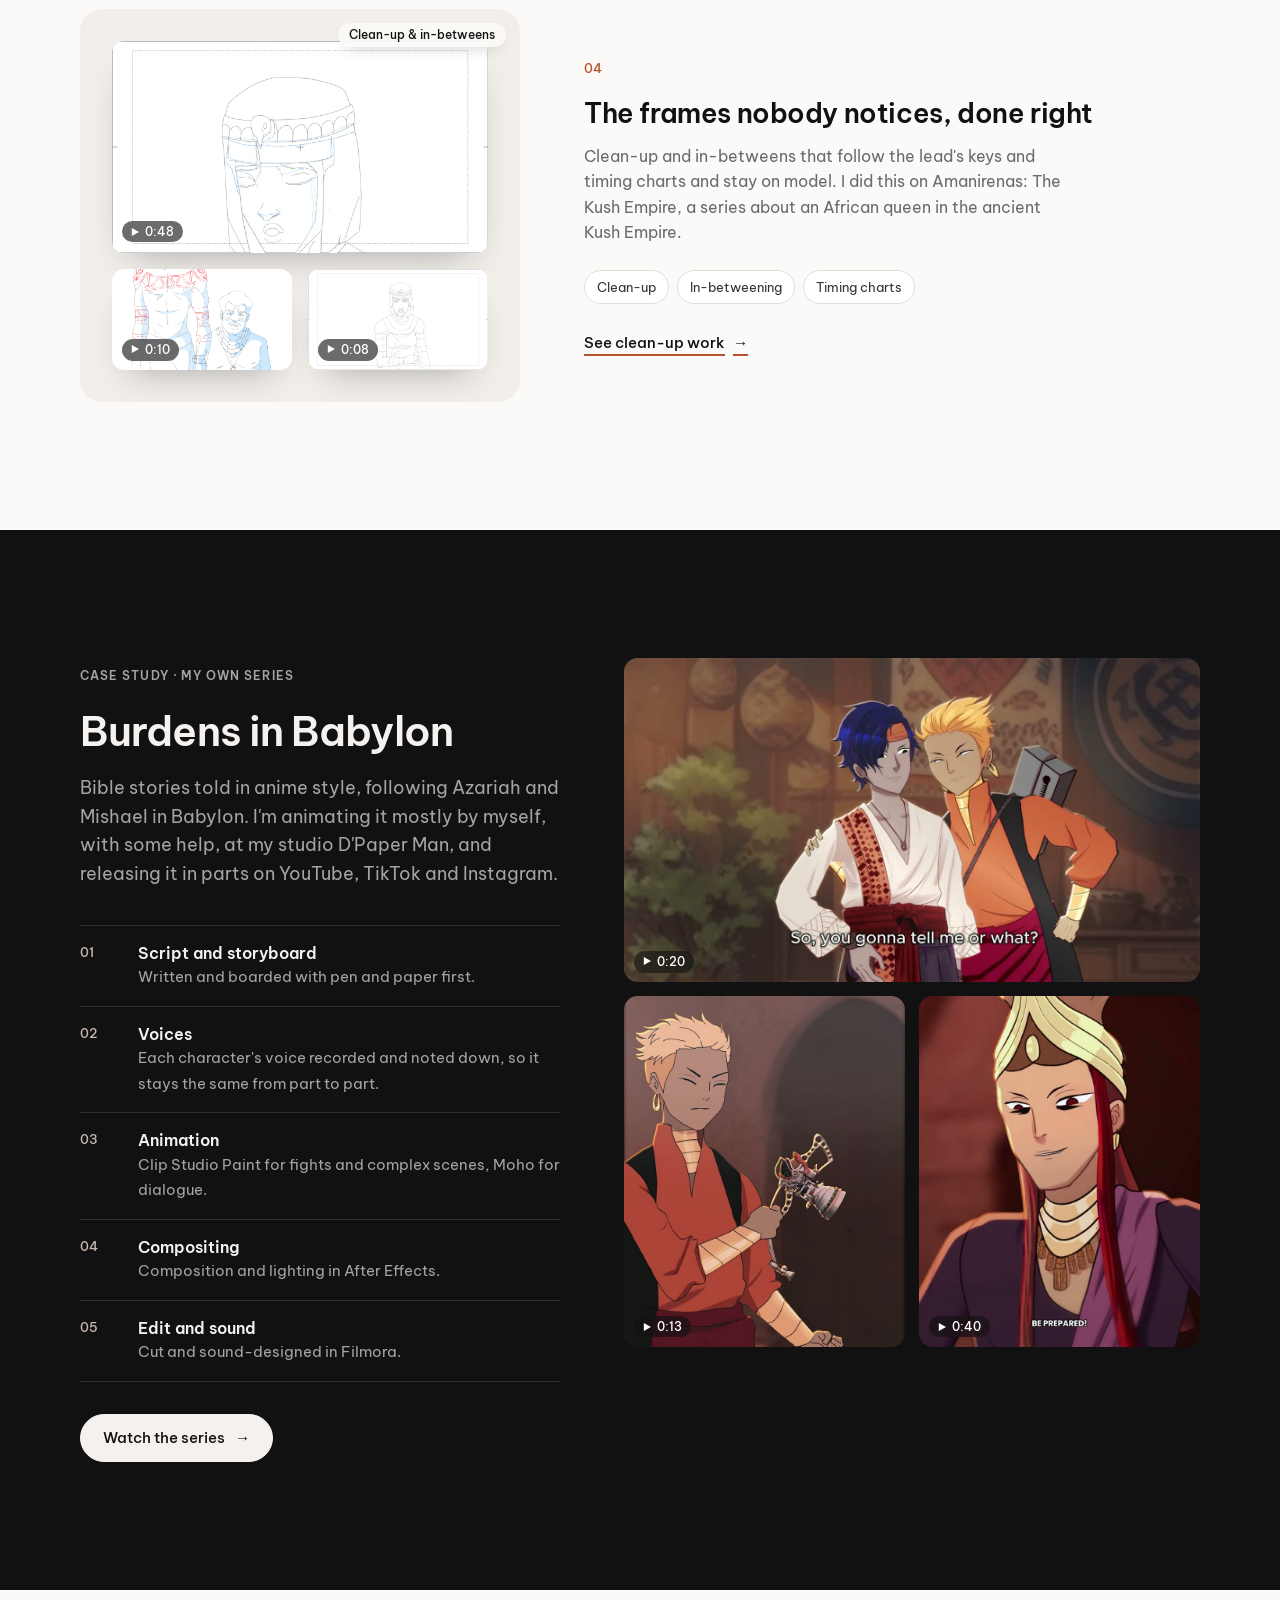
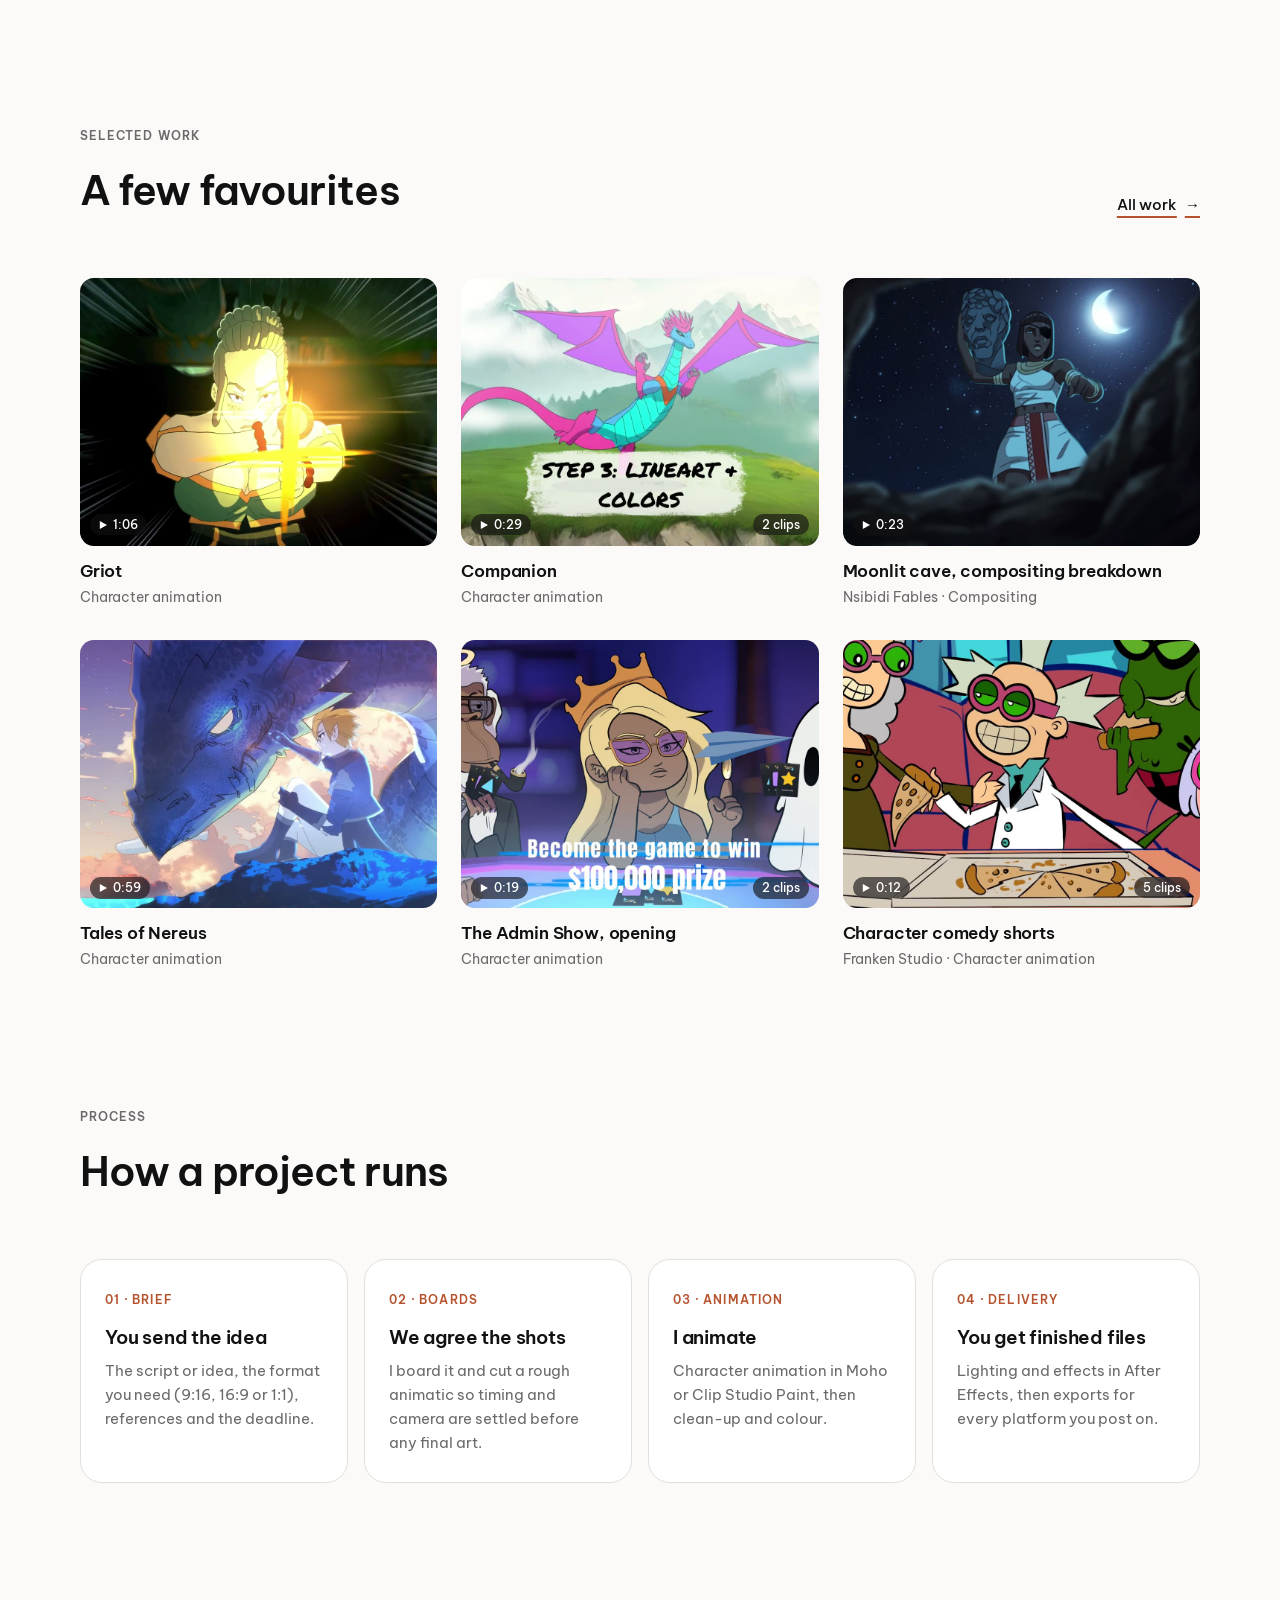
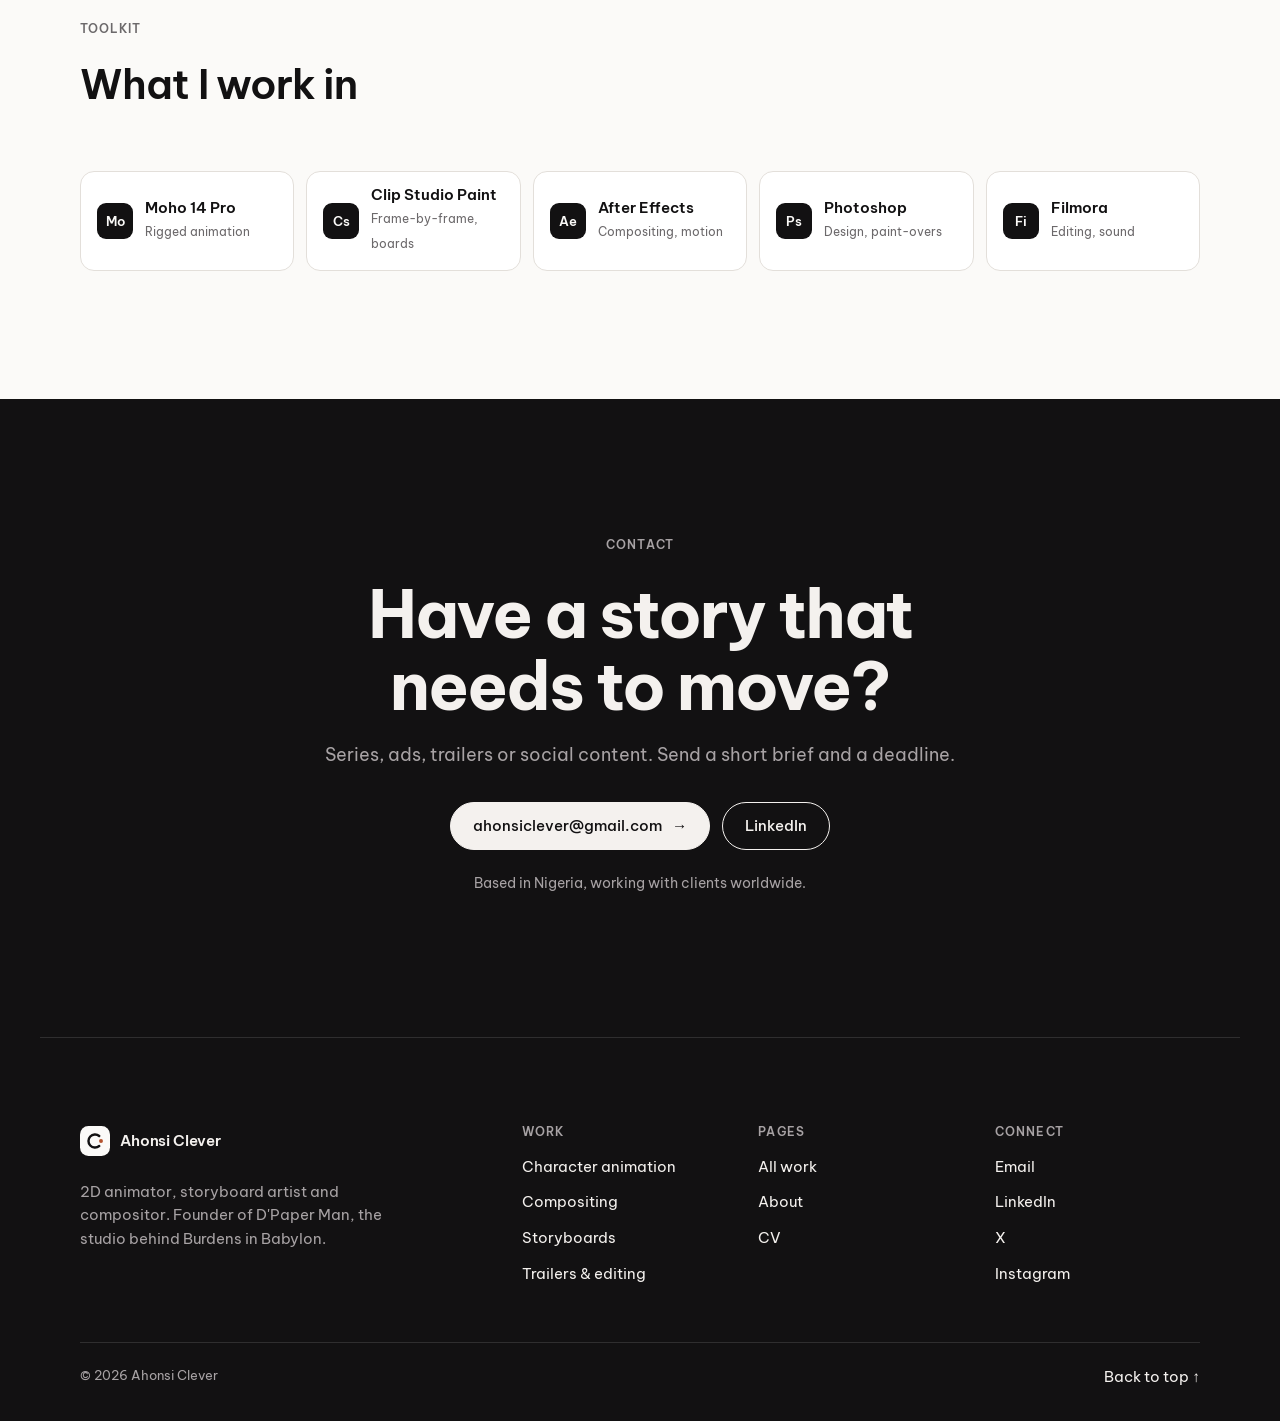
==== commit 5dc34779: "New animation-only CV; remove YouTube links Co-Authored-By: Claude Opus 5.5 <noreply@anthropic.com>" ====
--- a/index.html
+++ b/index.html
@@ -172,7 +172,6 @@
         </ol>
         <div class="case-cta">
           <a class="btn btn-light" href="work.html#series">Watch the series <span class="arr" aria-hidden="true">→</span></a>
-          <a class="btn btn-line" href="https://www.youtube.com/@dpaperman" target="_blank" rel="noopener">D'Paper Man on YouTube</a>
         </div>
       </div>
       <div class="case-media">
@@ -264,7 +263,6 @@
         <li><a href="https://www.linkedin.com/in/ahonsiclever25" target="_blank" rel="noopener">LinkedIn</a></li>
         <li><a href="https://x.com/ahonsiclever" target="_blank" rel="noopener">X</a></li>
         <li><a href="https://www.instagram.com/clever_ahonsi" target="_blank" rel="noopener">Instagram</a></li>
-        <li><a href="https://www.youtube.com/@dpaperman" target="_blank" rel="noopener">YouTube</a></li>
       </ul></div>
     </div>
     <div class="foot-base"><span>© <span id="year">2026</span> Ahonsi Clever</span><a href="#top" onclick="scrollTo({top:0});return false">Back to top ↑</a></div>
--- a/css/site.css
+++ b/css/site.css
@@ -363,8 +363,9 @@
 .lb-btn svg { width: 18px; height: 18px; }
 @media (hover: hover) and (pointer: fine) { .lb-btn:hover { background: rgba(255,255,255,.14); } }
 .lb-close { margin-left: auto; }
-.lb-stage { position: relative; display: grid; place-items: center; min-height: 0; padding: 0 var(--gutter); touch-action: pan-y; }
-.lb-media { max-width: min(100%, 1280px); max-height: 100%; width: auto; height: auto; border-radius: 12px; background: #000; transform: scale(.97); transition: transform .4s var(--ease-out); }
+.lb-stage { position: relative; display: flex; align-items: center; justify-content: center; min-height: 0; overflow: hidden; padding: 0 var(--gutter); touch-action: pan-y; }
+/* JS sets the exact width/height so the whole frame fits; max-* are the fallback */
+.lb-media { display: block; flex: none; max-width: 100%; max-height: 100%; object-fit: contain; border-radius: 12px; background: #000; transform: scale(.97); transition: transform .4s var(--ease-out); }
 .lb.open .lb-media { transform: none; }
 .lb-info { display: flex; flex-wrap: wrap; align-items: end; justify-content: space-between; gap: 12px 24px; padding: 16px var(--gutter) 20px; max-width: calc(var(--max) + 2 * var(--gutter)); width: 100%; margin-inline: auto; }
 .lb-info h2 { font: 600 clamp(1.1rem, 2vw, 1.4rem)/1.25 var(--display); color: var(--on-dark); letter-spacing: -.01em; }
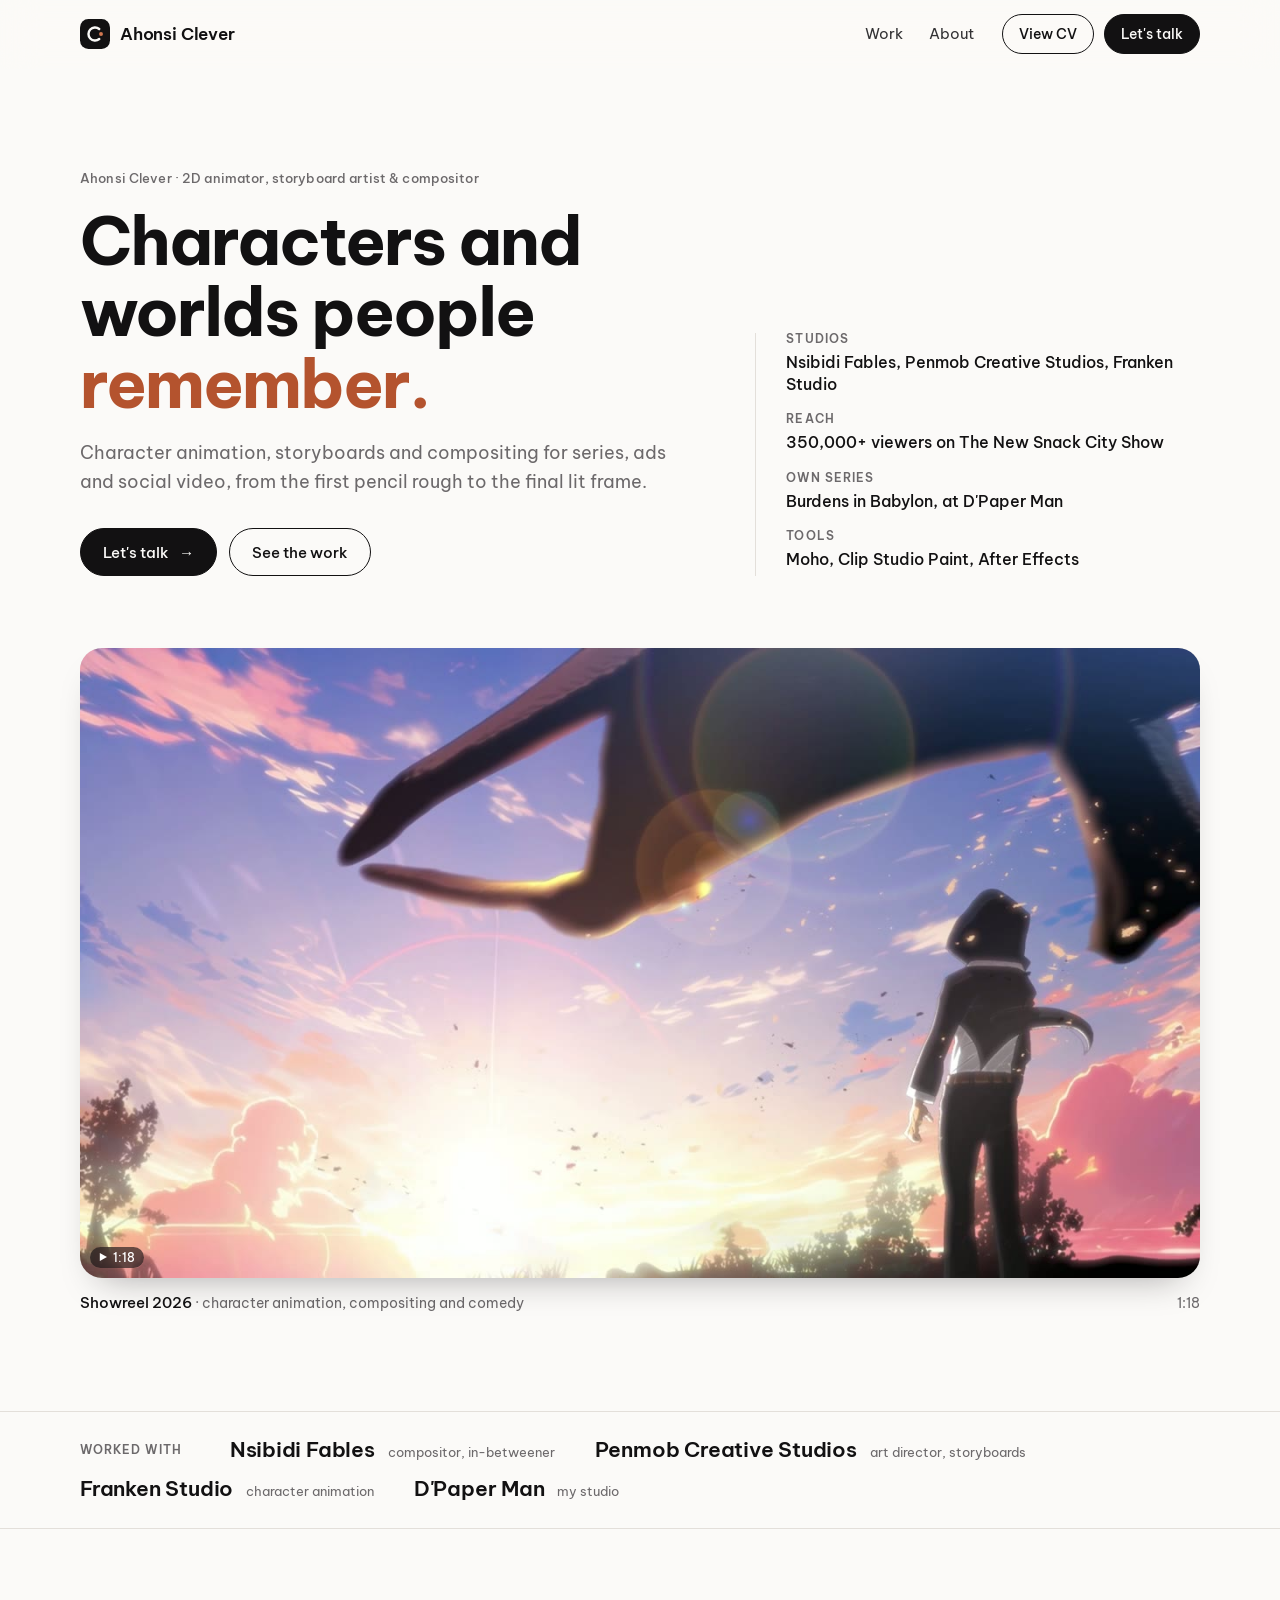
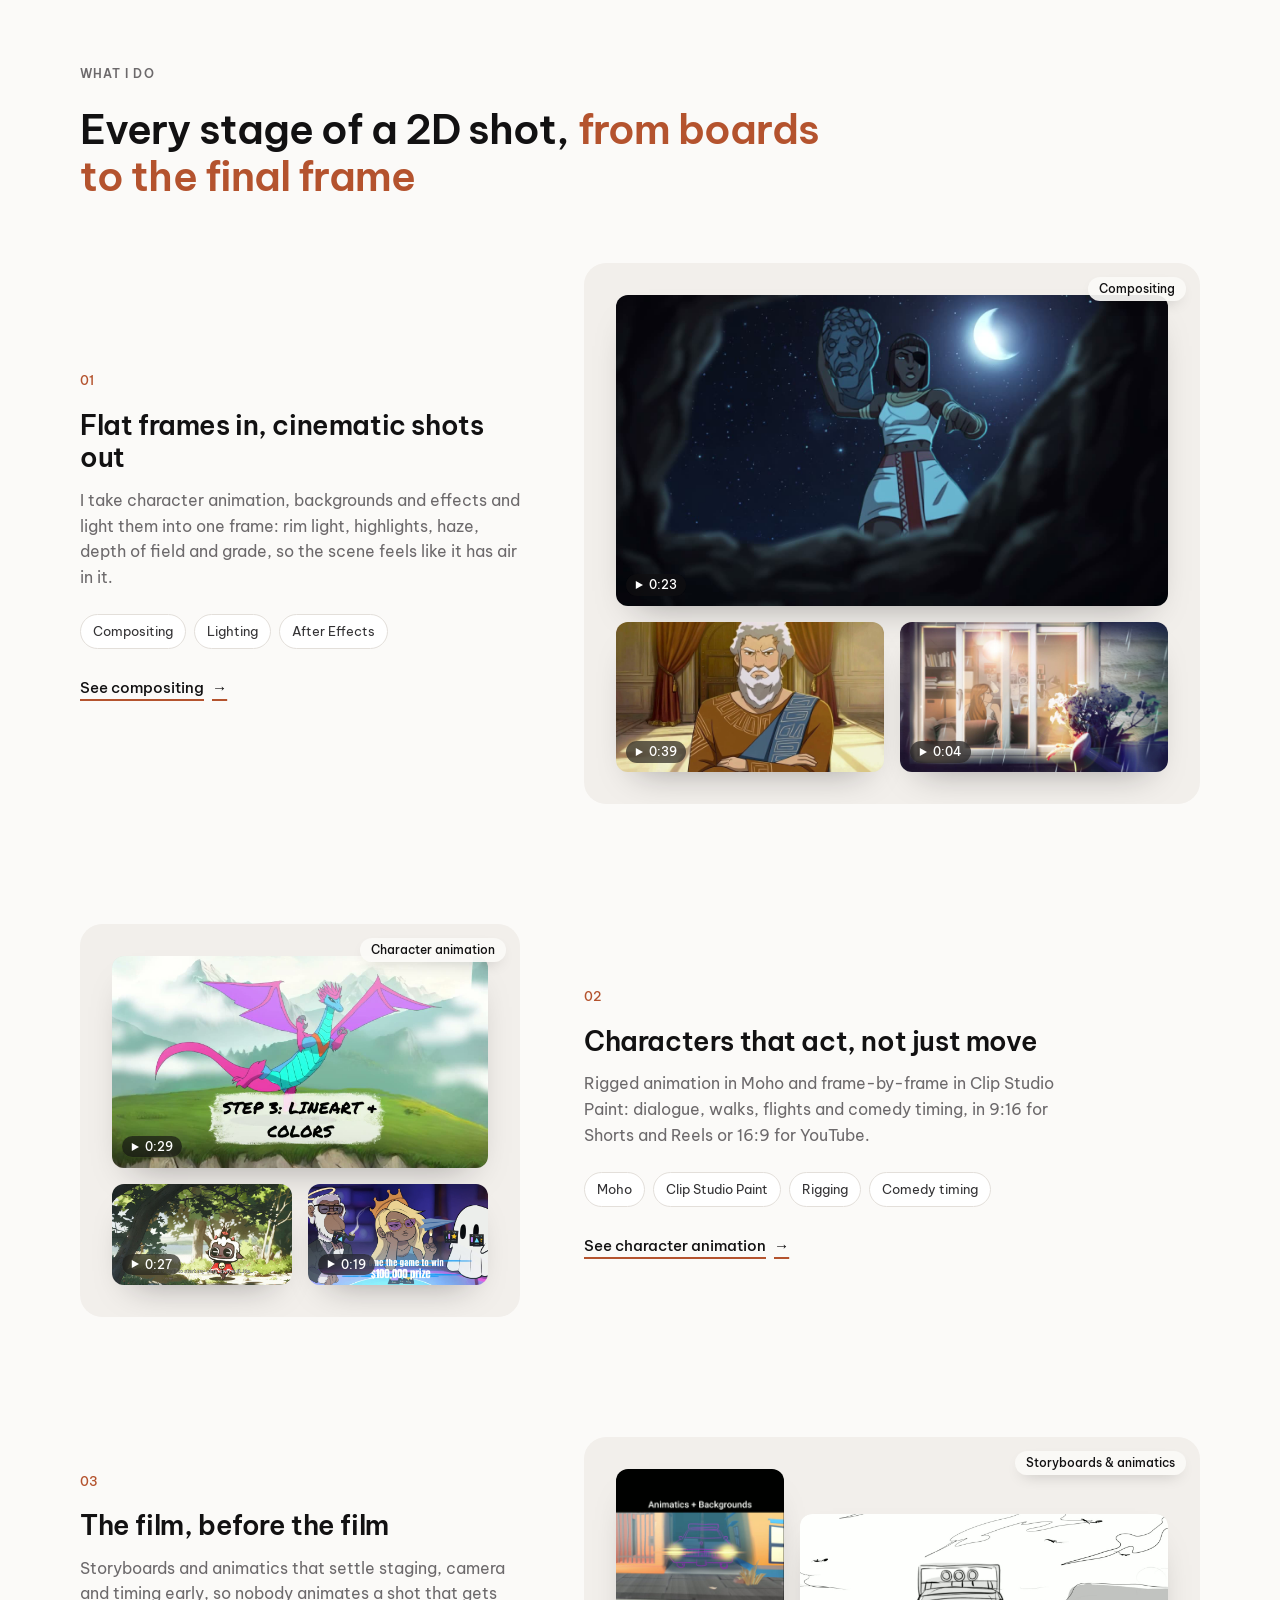
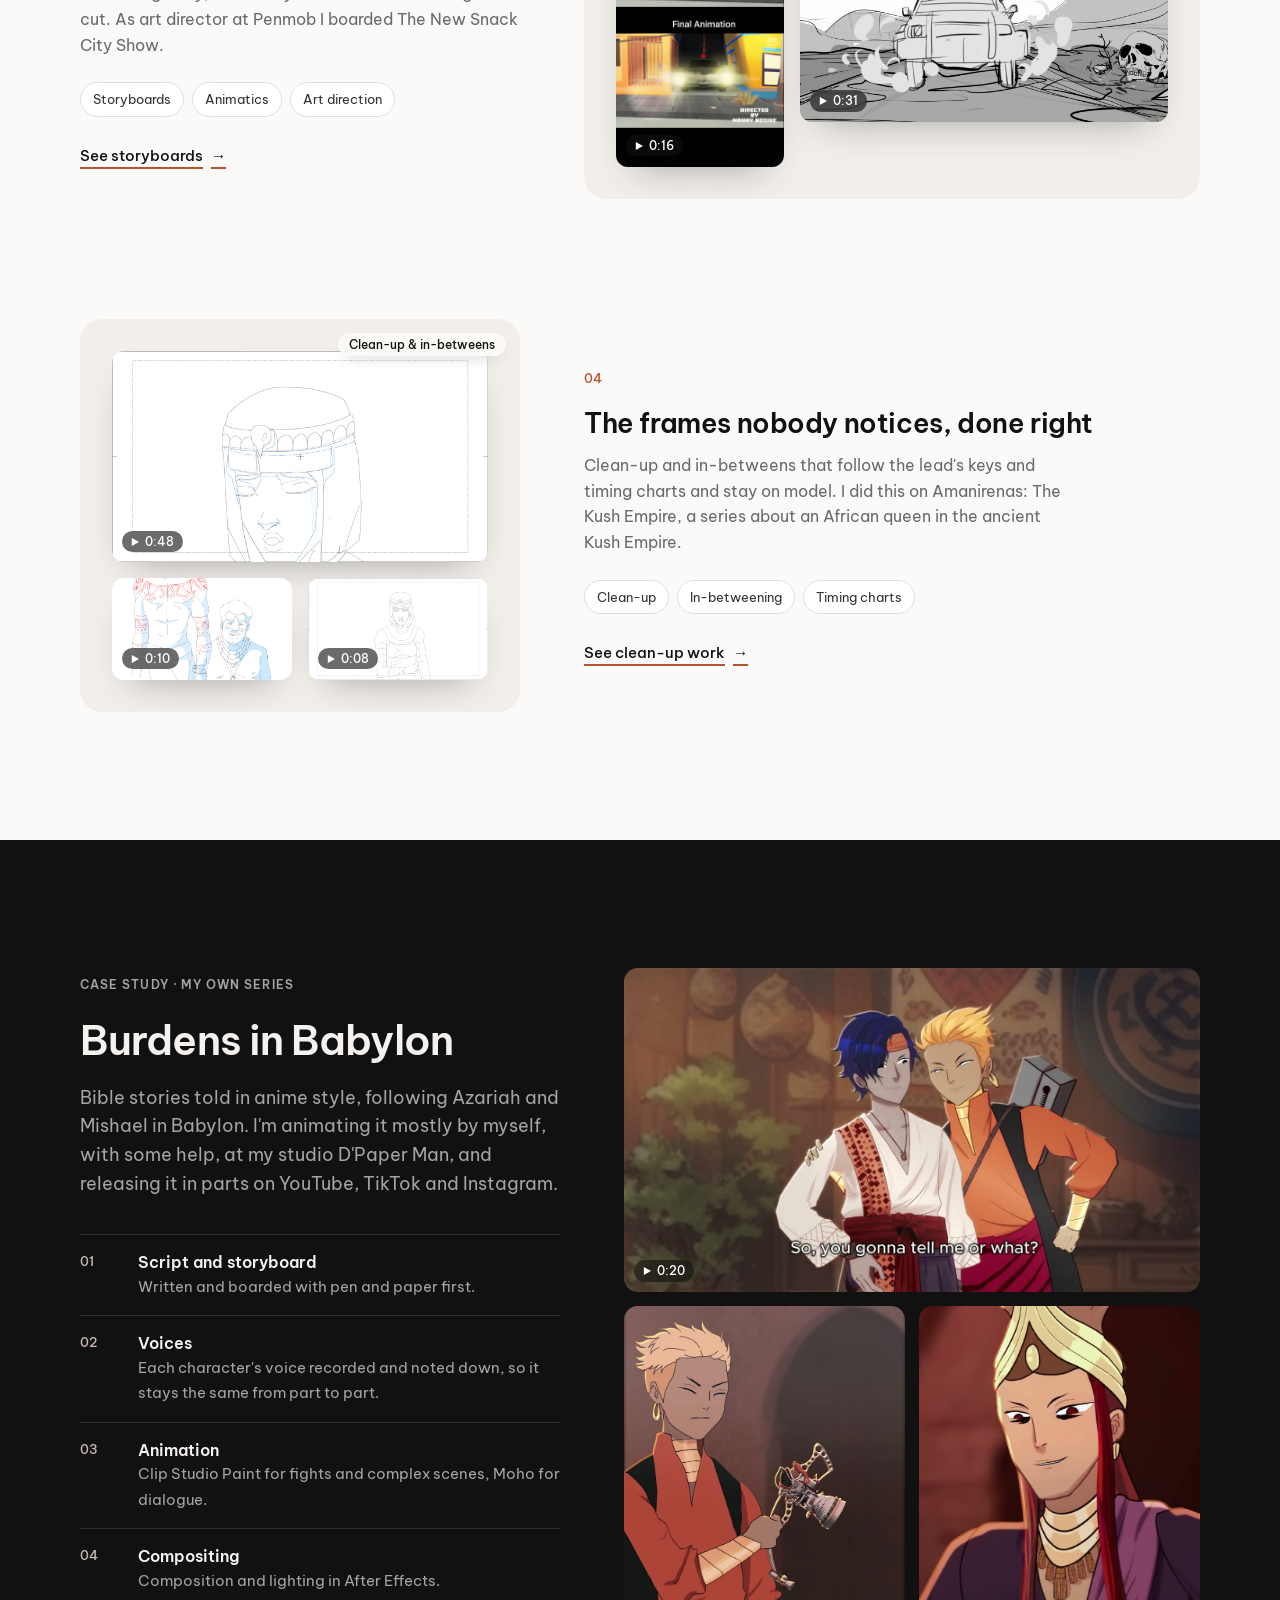
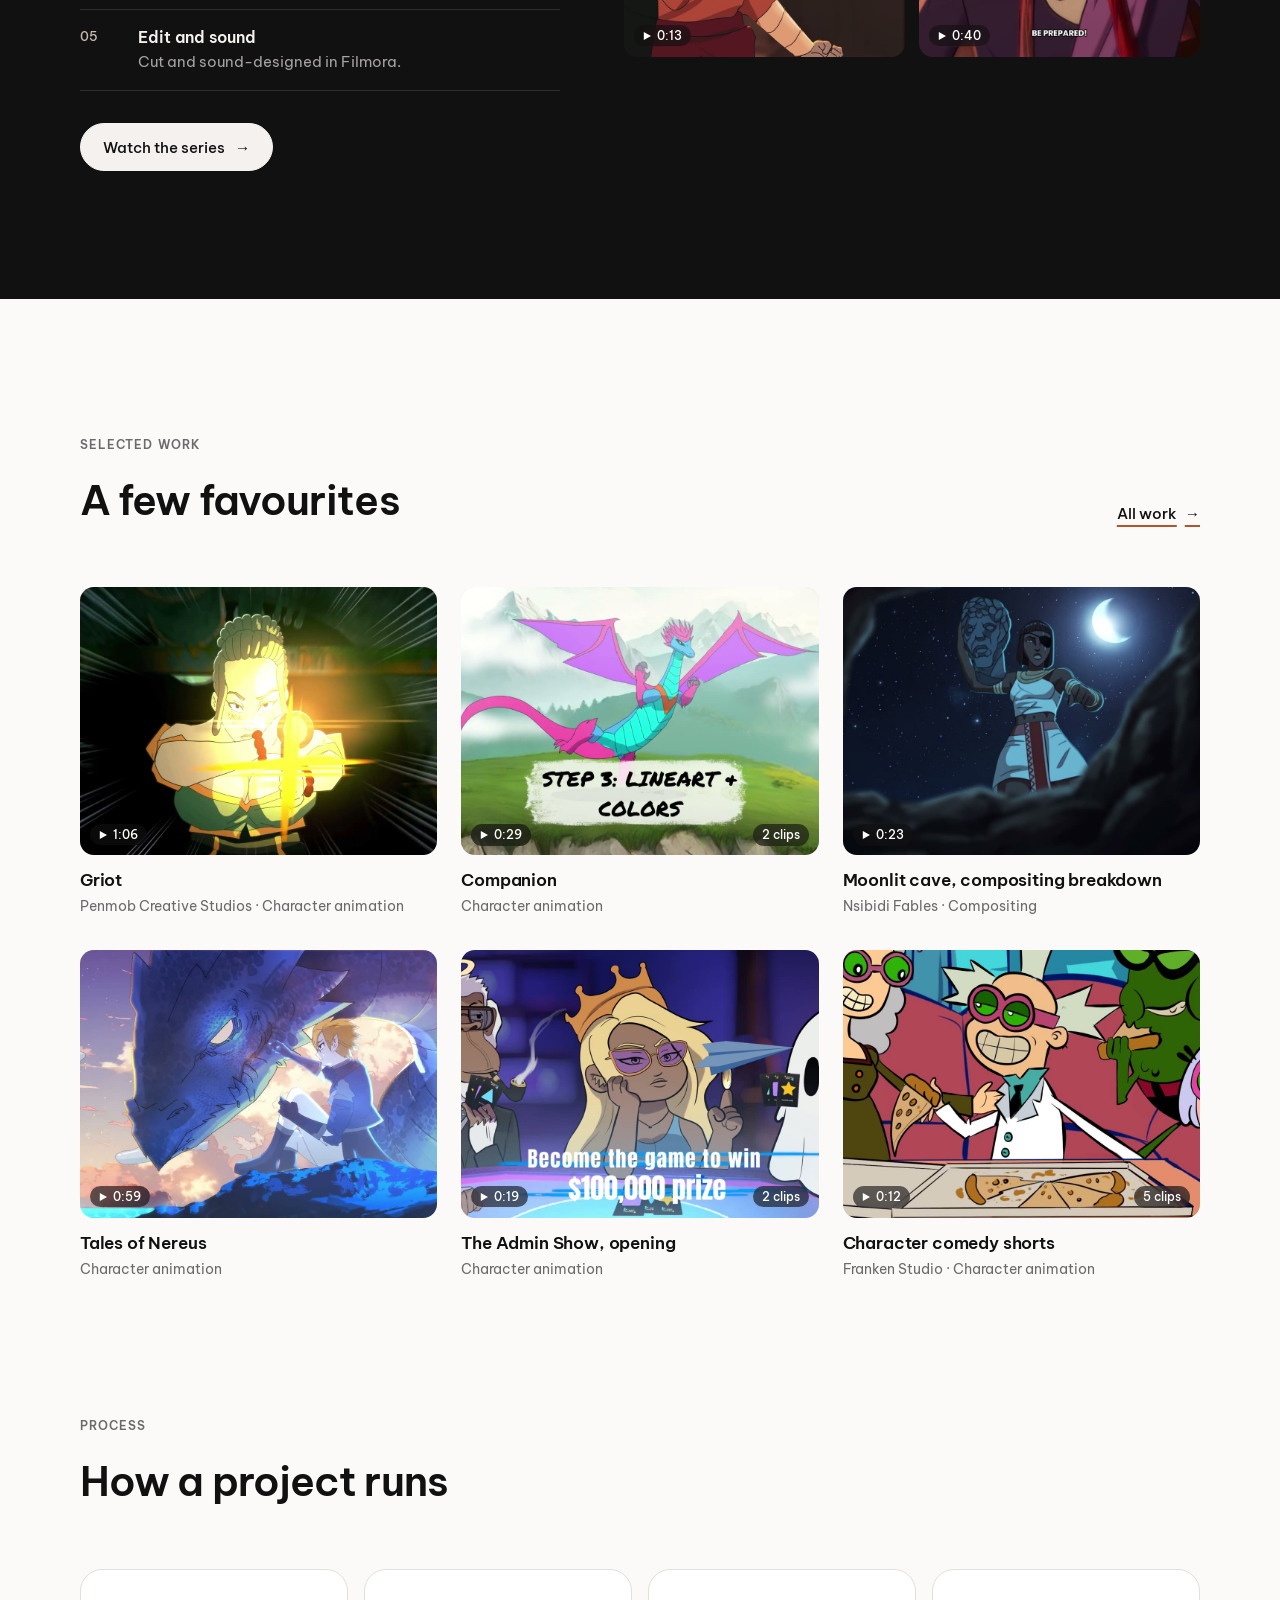
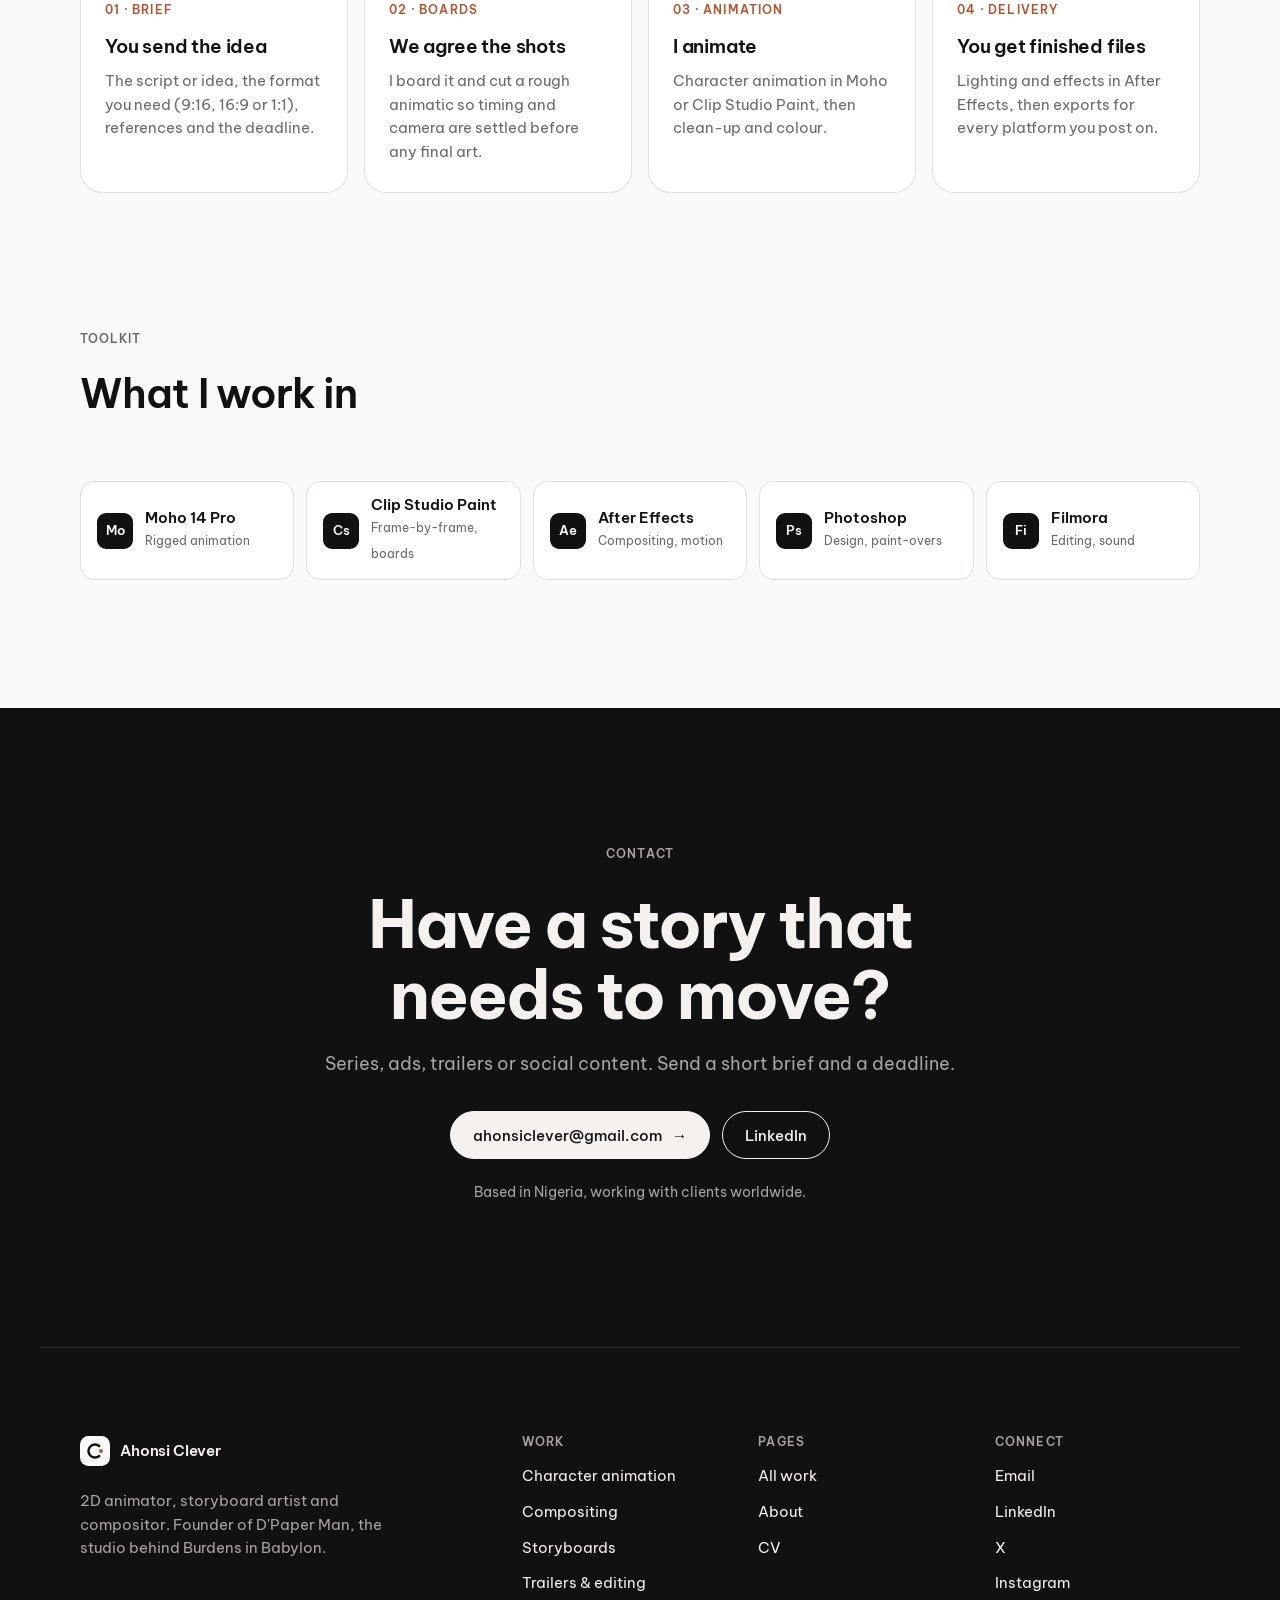
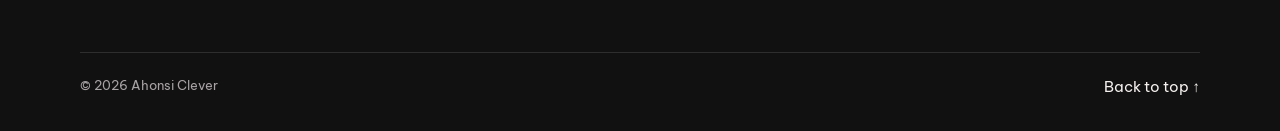
==== commit 8ca3a47b: "Add 2026 showreel to the home page hero Co-Authored-By: Claude Opus 5.5 <noreply@anthropic.com>" ====
--- a/index.html
+++ b/index.html
@@ -57,20 +57,10 @@
         </aside>
       </div>
 
-      <div class="reel" aria-label="Recent work">
-        <figure class="frame" data-holder>
-          <div data-slot="bib-ep2" data-ratio="4 / 5" data-autoplay></div>
-          <figcaption><span><b>Burdens in Babylon</b></span><span data-dur="bib-ep2"></span></figcaption>
-        </figure>
-        <figure class="frame main" data-holder>
-          <div data-slot="comp-torch" data-ratio="16 / 9" data-autoplay></div>
-          <figcaption><span><b>Temple torchlight</b> · compositing</span><span data-dur="comp-torch"></span></figcaption>
-        </figure>
-        <figure class="frame" data-holder>
-          <div data-slot="comedy" data-clip="comedy-dead" data-ratio="4 / 5" data-autoplay></div>
-          <figcaption><span><b>Comedy shorts</b></span><span data-dur="comedy-dead"></span></figcaption>
-        </figure>
-      </div>
+      <figure class="showreel" data-holder>
+        <div data-slot="showreel" data-ratio="16 / 9" data-autoplay></div>
+        <figcaption><span><b>Showreel 2026</b> · character animation, compositing and comedy</span><span data-dur="showreel"></span></figcaption>
+      </figure>
     </div>
 
     <div class="studios">
--- a/css/site.css
+++ b/css/site.css
@@ -153,17 +153,12 @@
   .hero-aside dl { grid-template-columns: 1fr 1fr; }
 }
 
-/* Hero reel: a contact-sheet strip of real work, bottom aligned */
-.reel { display: grid; grid-template-columns: minmax(0, 2.3fr) minmax(0, 5fr) minmax(0, 2.3fr); gap: clamp(10px, 1.6vw, 20px); align-items: end; margin-top: clamp(40px, 6vw, 72px); }
-.frame { margin: 0; }
-.frame .tile { border-radius: var(--r-md); box-shadow: var(--shadow-tile); }
-.frame figcaption { display: flex; justify-content: space-between; gap: 12px; margin-top: 12px; font-size: .84rem; color: var(--muted); }
-.frame figcaption b { font: 500 .88rem/1.3 var(--display); color: var(--ink); }
-.frame figcaption span:last-child { white-space: nowrap; font-variant-numeric: tabular-nums; }
-@media (max-width: 700px) {
-  .reel { grid-template-columns: 1fr 1fr; }
-  .reel .frame.main { grid-column: 1 / -1; order: -1; }
-}
+/* Hero showreel: one wide frame of the best work, muted until opened */
+.showreel { margin: clamp(40px, 6vw, 72px) 0 0; }
+.showreel .tile { border-radius: var(--r-lg); box-shadow: var(--shadow-tile); }
+.showreel figcaption { display: flex; justify-content: space-between; gap: 12px; margin-top: 14px; font-size: .88rem; color: var(--muted); }
+.showreel figcaption b { font: 500 .94rem/1.3 var(--display); color: var(--ink); }
+.showreel figcaption span:last-child { white-space: nowrap; font-variant-numeric: tabular-nums; }
 
 /* ---------- Studios line ---------- */
 .studios { margin-top: clamp(56px, 8vw, 96px); border-block: 1px solid var(--line); }
@@ -305,6 +300,7 @@
 /* ---------- About ---------- */
 .about-grid { display: grid; grid-template-columns: minmax(0, 5fr) minmax(0, 7fr); gap: clamp(32px, 5vw, 80px); align-items: start; }
 .about-grid .prose p { margin: 0 0 16px; font-size: 1.04rem; }
+.portrait { display: block; width: 100%; max-width: 440px; height: auto; aspect-ratio: 1; object-fit: cover; margin-top: 32px; border-radius: var(--r-lg); background: #b06a3c; }
 .about-grid .prose p:first-child { font: 500 clamp(1.2rem, 2vw, 1.45rem)/1.45 var(--display); color: var(--ink); letter-spacing: -.01em; }
 .timeline { list-style: none; margin: 0; padding: 0; border-top: 1px solid var(--line); }
 .timeline li { display: grid; grid-template-columns: 150px 1fr; gap: 6px 24px; padding: 22px 0; border-bottom: 1px solid var(--line); }
